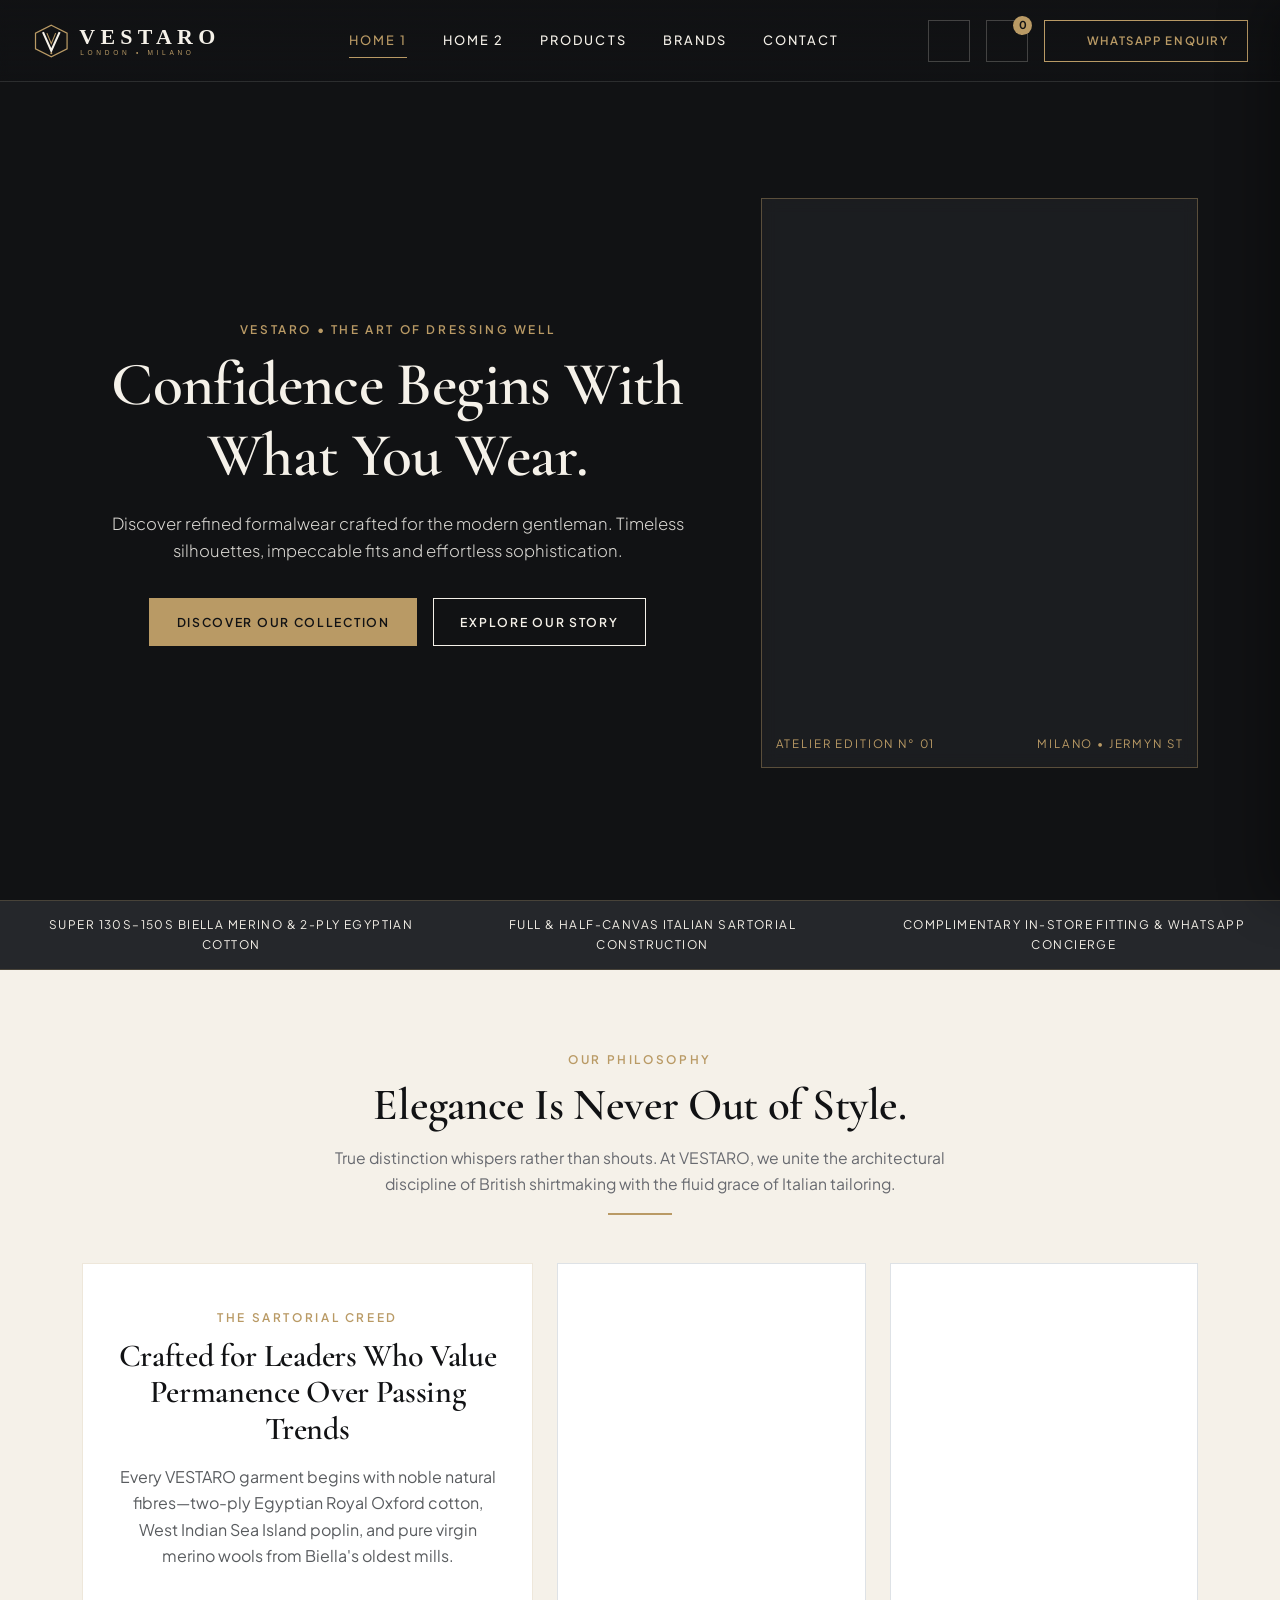
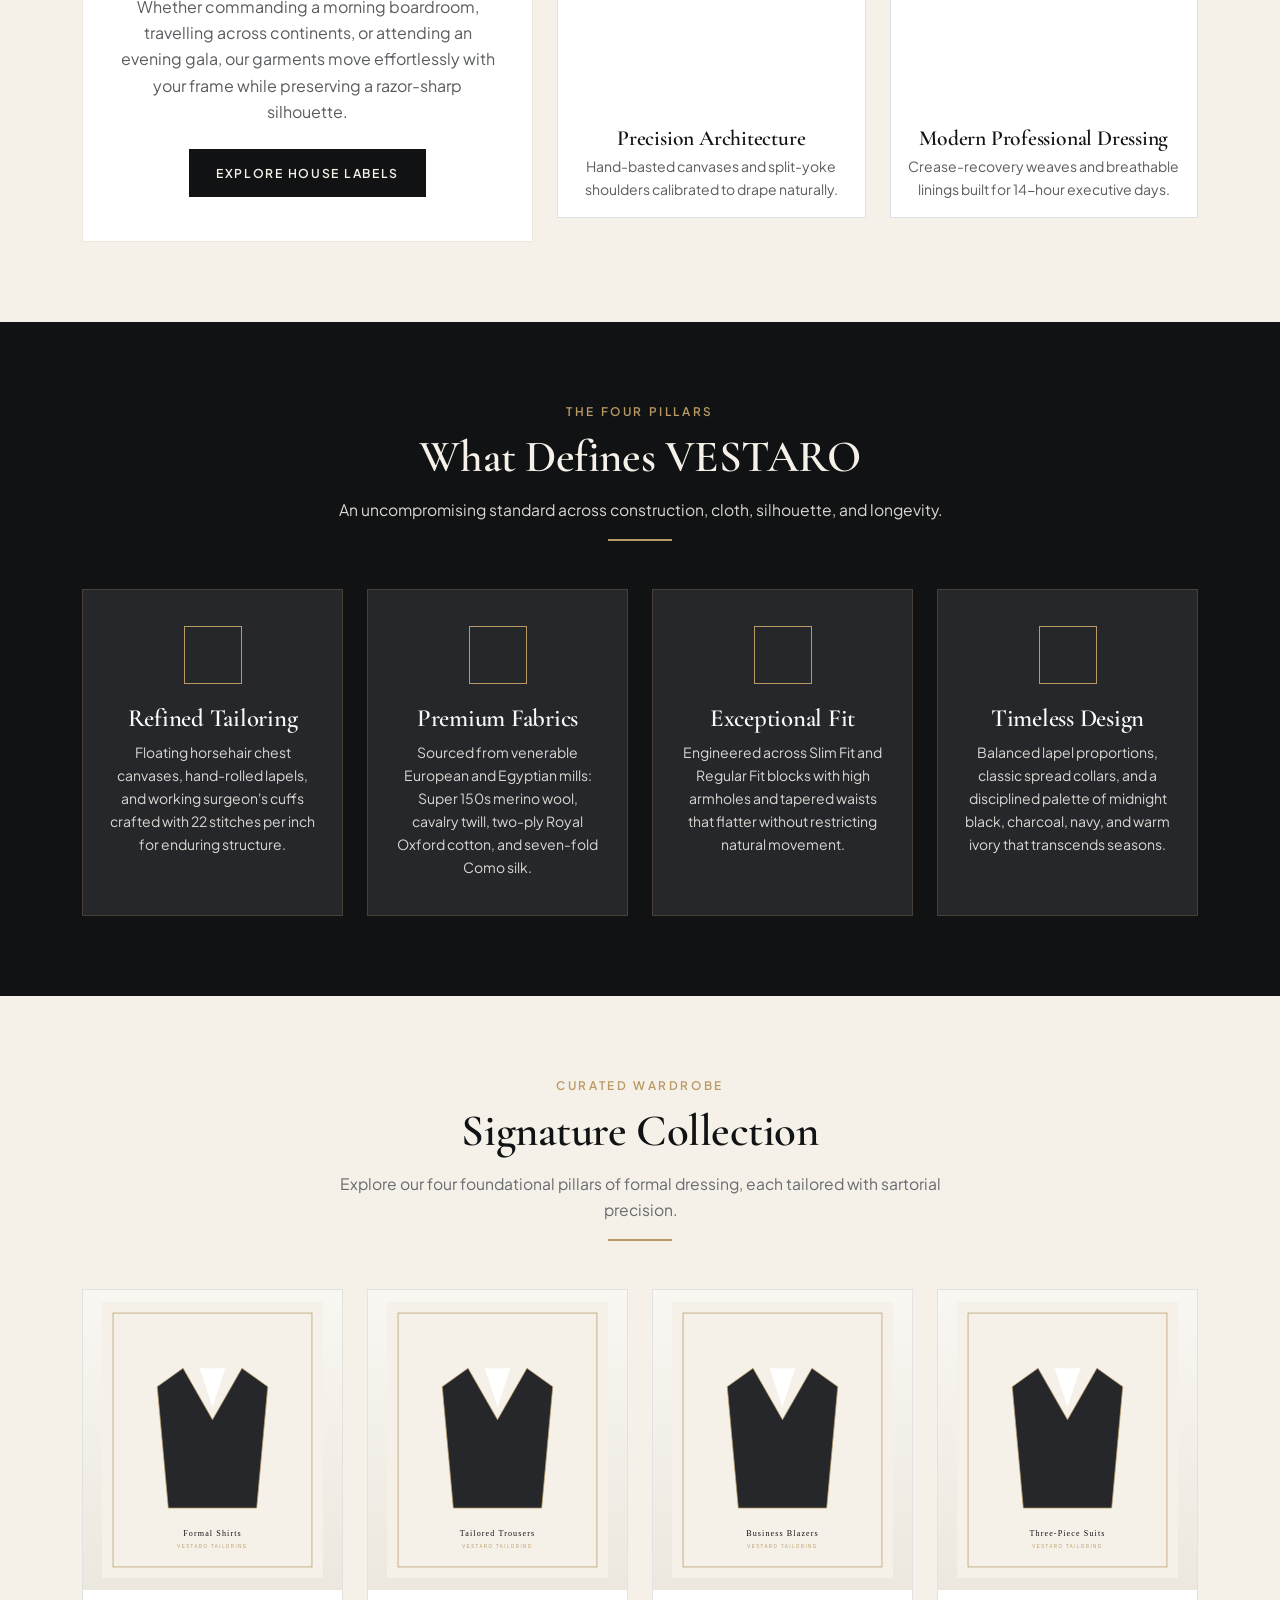
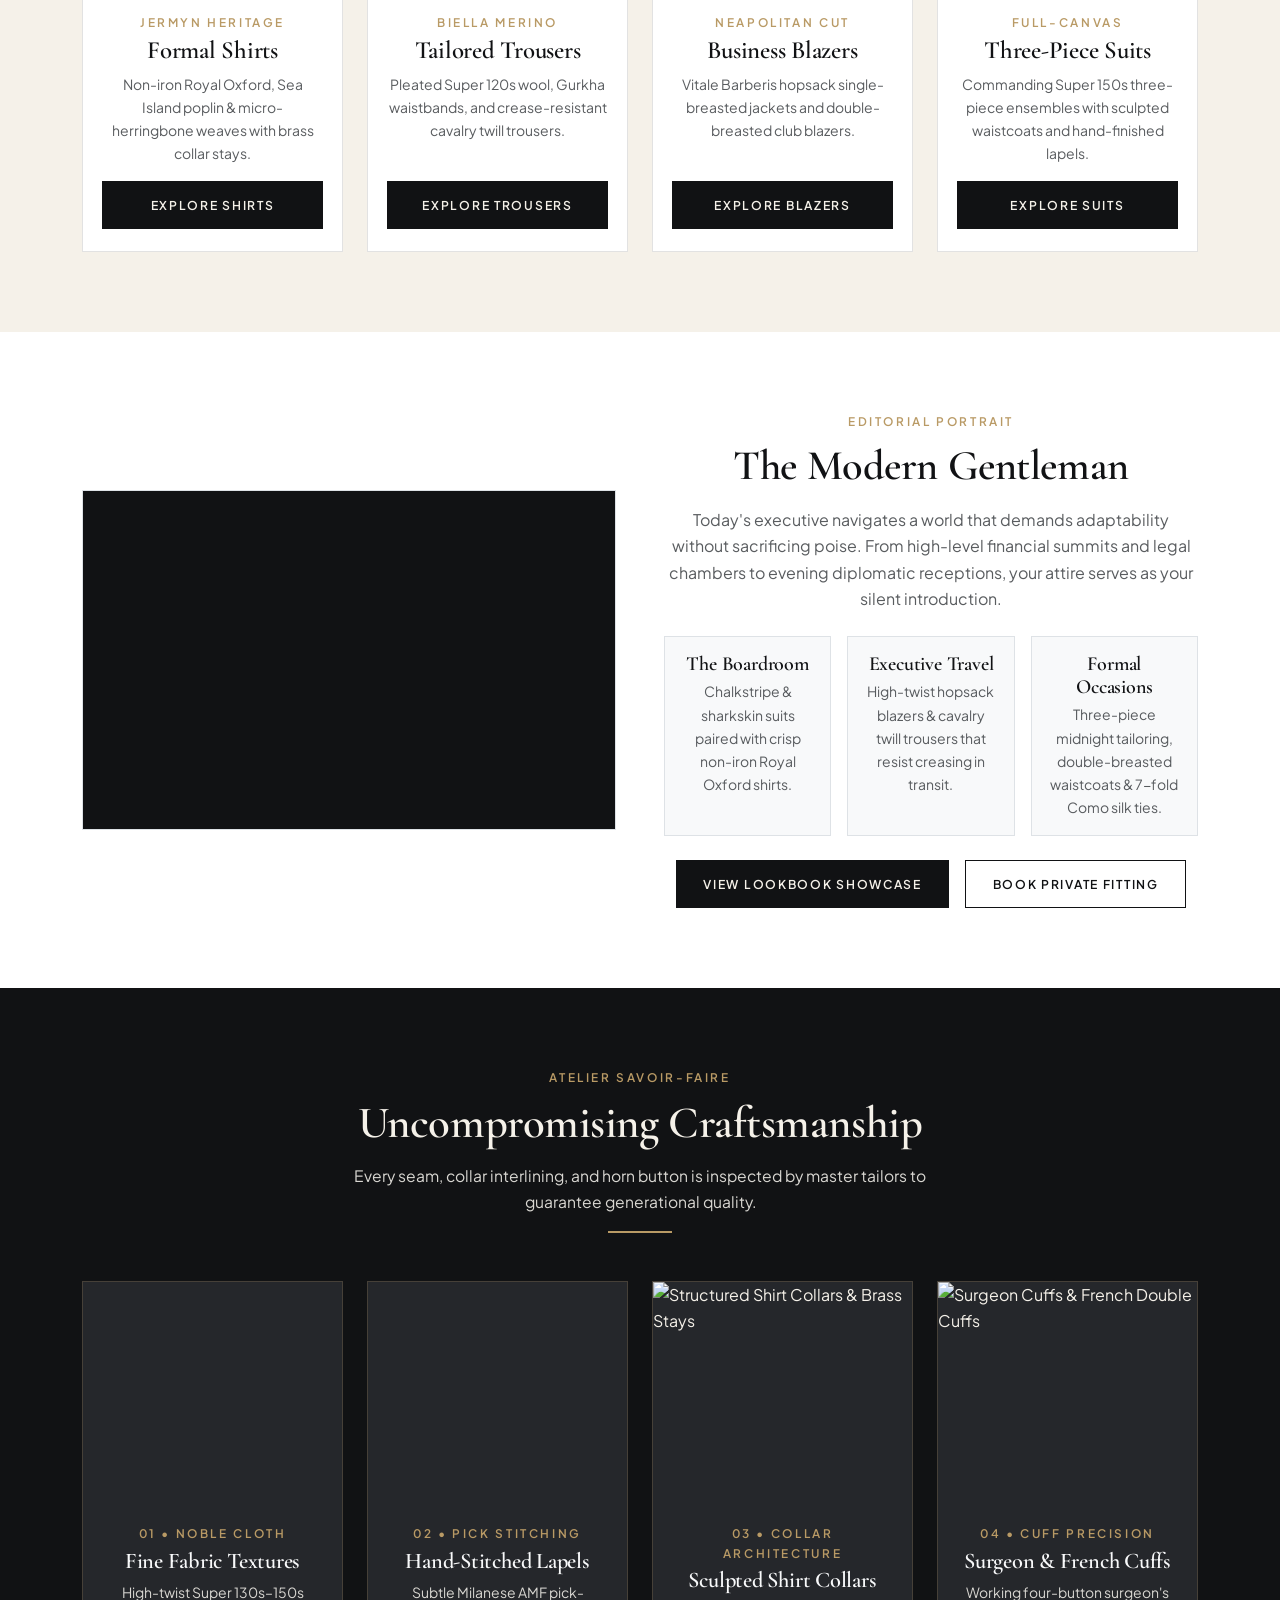
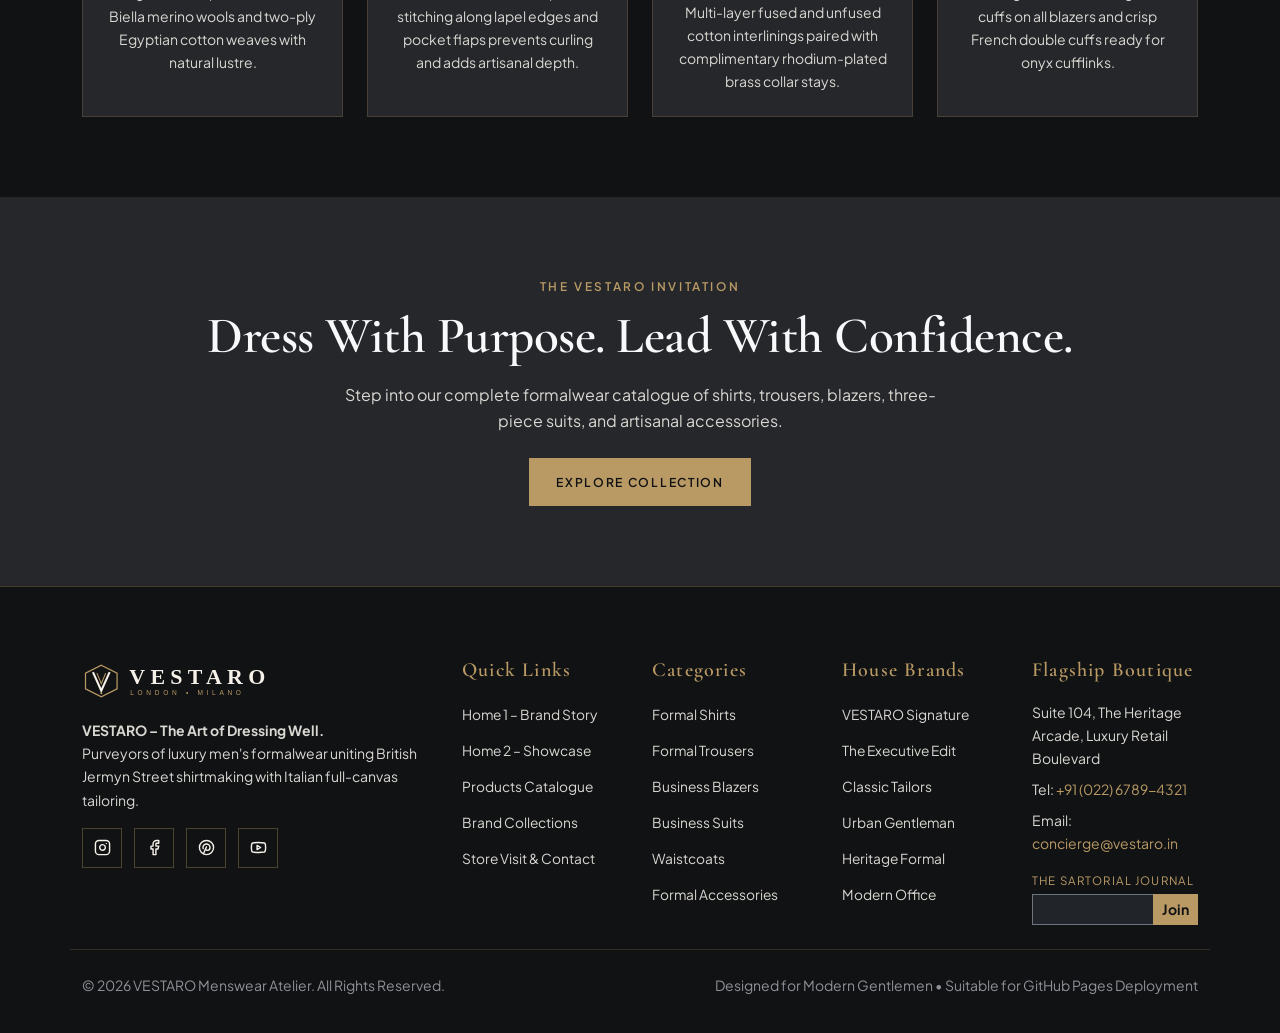
==== index.html @ 96ead536 "Deploy VESTARO Men's Formal Wear Store website" ====
<!DOCTYPE html>
<html lang="en">
<head>
  <meta charset="UTF-8" />
  <meta name="viewport" content="width=device-width, initial-scale=1.0" />
  <title>VESTARO | The Art of Dressing Well – Premium Men's Formalwear</title>
  <meta name="description" content="VESTARO – Modern Gentleman × Italian Tailoring. Discover refined formal shirts, tailored trousers, business blazers, and three-piece suits crafted for the modern gentleman." />
  <link rel="icon" type="image/svg+xml" href="assets/img/favicon.svg" />

  <!-- Bootstrap 5 CSS -->
  <link href="https://cdn.jsdelivr.net/npm/bootstrap@5.3.3/dist/css/bootstrap.min.css" rel="stylesheet" />
  <!-- Swiper CSS -->
  <link href="https://cdn.jsdelivr.net/npm/swiper@11/swiper-bundle.min.css" rel="stylesheet" />
  <!-- AOS CSS -->
  <link href="https://cdn.jsdelivr.net/npm/aos@2.3.4/dist/aos.css" rel="stylesheet" />
  <!-- Custom VESTARO Stylesheet -->
  <link rel="stylesheet" href="assets/css/style.css" />
</head>
<body>

  <!-- ========================================================================
       STICKY HEADER & NAVIGATION
       ======================================================================== -->
  <header class="site-header header-transparent" id="siteHeader">
    <div class="header-inner">
      <!-- Left: VESTARO Logo -->
      <a href="index.html" class="brand-logo" aria-label="VESTARO Home 1">
        <img src="assets/img/logo.svg" alt="VESTARO – The Art of Dressing Well" />
      </a>

      <!-- Center: Desktop Navigation (Hidden at <=1024px) -->
      <nav aria-label="Primary Navigation">
        <ul class="desktop-nav">
          <li><a href="index.html" class="nav-link-vestaro active">Home 1</a></li>
          <li><a href="home-2.html" class="nav-link-vestaro">Home 2</a></li>
          <li><a href="products.html" class="nav-link-vestaro">Products</a></li>
          <li><a href="brands.html" class="nav-link-vestaro">Brands</a></li>
          <li><a href="contact.html" class="nav-link-vestaro">Contact</a></li>
        </ul>
      </nav>

      <!-- Right: Desktop Actions (Hidden at <=1024px) -->
      <div class="desktop-actions">
        <button type="button" class="header-icon-btn js-open-search" aria-label="Search Products" title="Search Catalogue">
          <i data-lucide="search" style="width:18px;height:18px;"></i>
        </button>
        <button type="button" class="header-icon-btn js-open-bag" aria-label="Open Shopping Bag" title="Shopping Bag">
          <i data-lucide="shopping-bag" style="width:18px;height:18px;"></i>
          <span class="bag-count-badge js-bag-count">0</span>
        </button>
        <a href="https://wa.me/919820000000?text=Hello%20VESTARO%20Concierge%2C%20I%20would%20like%20to%20enquire%20about%20your%20formalwear%20collection."
           target="_blank" rel="noopener" class="header-whatsapp-cta">
          <i data-lucide="message-circle" style="width:15px;height:15px;"></i>
          <span>WhatsApp Enquiry</span>
        </a>
      </div>

      <!-- Right Corner at <=1024px: Hamburger Button -->
      <button type="button" class="hamburger-btn" id="openMobileMenuBtn" aria-label="Open Navigation Menu" aria-expanded="false">
        <i data-lucide="menu" style="width:24px;height:24px;"></i>
      </button>
    </div>
  </header>

  <!-- Off-Canvas Hamburger Menu Drawer (For 360px, 768px, 1024px) -->
  <div class="mobile-nav-backdrop" id="mobileNavBackdrop"></div>
  <aside class="mobile-nav-drawer" id="mobileNavDrawer" aria-label="Mobile Navigation">
    <div class="mobile-drawer-header">
      <a href="index.html" class="brand-logo">
        <img src="assets/img/logo.svg" alt="VESTARO" />
      </a>
      <button type="button" class="header-icon-btn" id="closeMobileMenuBtn" aria-label="Close Navigation Menu">
        <i data-lucide="x" style="width:20px;height:20px;"></i>
      </button>
    </div>
    <div class="mobile-drawer-body">
      <ul class="mobile-nav-list">
        <li><a href="index.html" class="active">Home 1 – Brand Story</a></li>
        <li><a href="home-2.html">Home 2 – Fashion Showcase</a></li>
        <li><a href="products.html">Products Catalogue</a></li>
        <li><a href="brands.html">Brand Collections</a></li>
        <li><a href="contact.html">Contact &amp; Store Visit</a></li>
      </ul>
      <div class="mobile-drawer-utilities">
        <button type="button" class="btn-vestaro btn-vestaro-outline-light js-open-search">
          <i data-lucide="search" style="width:16px;height:16px;"></i> Search Products
        </button>
        <button type="button" class="btn-vestaro btn-vestaro-gold js-open-bag">
          <i data-lucide="shopping-bag" style="width:16px;height:16px;"></i> Shopping Bag (<span class="js-bag-count">0</span>)
        </button>
        <a href="https://wa.me/919820000000?text=Hello%20VESTARO%20Concierge%2C%20I%20would%20like%20to%20enquire%20about%20your%20formalwear%20collection."
           target="_blank" rel="noopener" class="btn-vestaro btn-vestaro-whatsapp">
          <i data-lucide="message-circle" style="width:16px;height:16px;"></i> WhatsApp Enquiry
        </a>
      </div>
    </div>
  </aside>

  <!-- ========================================================================
       1. HERO SECTION (Asymmetrical Monochrome Editorial + Film)
       ======================================================================== -->
  <section class="hero-section">
    <video class="hero-bg-media hero-bg-monochrome" autoplay muted loop playsinline poster="https://images.unsplash.com/photo-1507679799987-c73779587ccf?auto=format&fit=crop&w=1800&q=85">
      <source src="videos/5631763-uhd_3840_2160_24fps.mp4" type="video/mp4" />
    </video>
    <div class="hero-overlay"></div>

    <div class="container hero-content-wrap">
      <div class="row g-5 align-items-center">
        <!-- Left Asymmetrical Typography Column -->
        <div class="col-lg-7">
          <span class="eyebrow-tag gsap-hero-reveal">VESTARO • THE ART OF DRESSING WELL</span>
          <h1 class="hero-title gsap-hero-reveal">Confidence Begins With What You Wear.</h1>
          <p class="hero-subtitle gsap-hero-reveal">
            Discover refined formalwear crafted for the modern gentleman. Timeless silhouettes, impeccable fits and effortless sophistication.
          </p>
          <div class="btn-group-centered gsap-hero-reveal">
            <a href="products.html" class="btn-vestaro btn-vestaro-gold">
              Discover Our Collection
            </a>
            <a href="#our-philosophy" class="btn-vestaro btn-vestaro-outline-light">
              Explore Our Story
            </a>
          </div>
        </div>

        <!-- Right Asymmetrical Editorial Monochrome Portrait Frame -->
        <div class="col-lg-5">
          <div class="editorial-asym-frame gsap-hero-reveal">
            <video autoplay muted loop playsinline poster="https://images.unsplash.com/photo-1594938298603-c8148c4dae35?auto=format&fit=crop&w=900&q=85">
              <source src="videos/10319603-uhd_2160_3840_25fps.mp4" type="video/mp4" />
            </video>
            <div class="editorial-caption-badge">
              <span>ATELIER EDITION N° 01</span>
              <span>MILANO • JERMYN ST</span>
            </div>
          </div>
        </div>
      </div>
    </div>
  </section>

  <!-- Sartorial Promise Bar (Charles Tyrwhitt & Suitsupply Inspired) -->
  <div class="sartorial-promise-bar">
    <div class="sartorial-promise-grid">
      <div class="sartorial-promise-item">
        <i data-lucide="award" style="width:17px;height:17px;"></i>
        <span>Super 130s–150s Biella Merino &amp; 2-Ply Egyptian Cotton</span>
      </div>
      <div class="sartorial-promise-item">
        <i data-lucide="scissors" style="width:17px;height:17px;"></i>
        <span>Full &amp; Half-Canvas Italian Sartorial Construction</span>
      </div>
      <div class="sartorial-promise-item">
        <i data-lucide="shield-check" style="width:17px;height:17px;"></i>
        <span>Complimentary In-Store Fitting &amp; WhatsApp Concierge</span>
      </div>
    </div>
  </div>

  <!-- ========================================================================
       2. OUR PHILOSOPHY SECTION
       ======================================================================== -->
  <section id="our-philosophy" class="section-padding section-ivory">
    <div class="container">
      <div class="section-header" data-aos="fade-up">
        <span class="eyebrow-tag">OUR PHILOSOPHY</span>
        <h2>Elegance Is Never Out of Style.</h2>
        <p>
          True distinction whispers rather than shouts. At VESTARO, we unite the architectural discipline of British shirtmaking with the fluid grace of Italian tailoring.
        </p>
        <div class="gold-divider"></div>
      </div>

      <div class="row g-4 align-items-stretch">
        <div class="col-lg-5" data-aos="fade-right">
          <div class="philosophy-quote-box">
            <span class="eyebrow-tag">THE SARTORIAL CREED</span>
            <h3 class="serif-heading mb-3" style="font-size:2rem;">Crafted for Leaders Who Value Permanence Over Passing Trends</h3>
            <p class="text-muted mb-4">
              Every VESTARO garment begins with noble natural fibres—two-ply Egyptian Royal Oxford cotton, West Indian Sea Island poplin, and pure virgin merino wools from Biella's oldest mills.
            </p>
            <p class="text-muted mb-4">
              Whether commanding a morning boardroom, travelling across continents, or attending an evening gala, our garments move effortlessly with your frame while preserving a razor-sharp silhouette.
            </p>
            <a href="brands.html" class="btn-vestaro btn-vestaro-dark">Explore House Labels</a>
          </div>
        </div>

        <div class="col-lg-7" data-aos="fade-left">
          <div class="row g-4 h-100">
            <div class="col-md-6">
              <div class="bg-white border p-3 h-100 d-flex flex-column justify-content-between">
                <div style="aspect-ratio:4/5;overflow:hidden;margin-bottom:1rem;">
                  <video autoplay muted loop playsinline style="width:100%;height:100%;object-fit:cover;" poster="https://images.unsplash.com/photo-1617137984095-74e4e5e3613f?auto=format&fit=crop&w=800&q=85">
                    <source src="videos/10320260-uhd_2160_3840_25fps.mp4" type="video/mp4" />
                  </video>
                </div>
                <div class="text-center">
                  <h4 class="serif-heading mb-1" style="font-size:1.35rem;">Precision Architecture</h4>
                  <p class="small text-muted mb-0">Hand-basted canvases and split-yoke shoulders calibrated to drape naturally.</p>
                </div>
              </div>
            </div>
            <div class="col-md-6">
              <div class="bg-white border p-3 h-100 d-flex flex-column justify-content-between">
                <div style="aspect-ratio:4/5;overflow:hidden;margin-bottom:1rem;">
                  <video autoplay muted loop playsinline style="width:100%;height:100%;object-fit:cover;" poster="https://images.unsplash.com/photo-1593032465175-481ac7f401a0?auto=format&fit=crop&w=800&q=85">
                    <source src="videos/4651577-uhd_2160_4096_30fps.mp4" type="video/mp4" />
                  </video>
                </div>
                <div class="text-center">
                  <h4 class="serif-heading mb-1" style="font-size:1.35rem;">Modern Professional Dressing</h4>
                  <p class="small text-muted mb-0">Crease-recovery weaves and breathable linings built for 14-hour executive days.</p>
                </div>
              </div>
            </div>
          </div>
        </div>
      </div>
    </div>
  </section>

  <!-- ========================================================================
       3. WHAT DEFINES VESTARO (4 Unique Pillars)
       ======================================================================== -->
  <section class="section-padding section-dark">
    <div class="container">
      <div class="section-header" data-aos="fade-up">
        <span class="eyebrow-tag">THE FOUR PILLARS</span>
        <h2>What Defines VESTARO</h2>
        <p>
          An uncompromising standard across construction, cloth, silhouette, and longevity.
        </p>
        <div class="gold-divider"></div>
      </div>

      <div class="row g-4">
        <div class="col-md-6 col-xl-3" data-aos="fade-up" data-aos-delay="50">
          <div class="pillar-card">
            <div class="pillar-icon-wrap">
              <i data-lucide="scissors" style="width:26px;height:26px;"></i>
            </div>
            <h3 class="serif-heading text-light mb-2" style="font-size:1.55rem;">Refined Tailoring</h3>
            <p class="small mb-0" style="color:#D9D7D2;">
              Floating horsehair chest canvases, hand-rolled lapels, and working surgeon's cuffs crafted with 22 stitches per inch for enduring structure.
            </p>
          </div>
        </div>

        <div class="col-md-6 col-xl-3" data-aos="fade-up" data-aos-delay="100">
          <div class="pillar-card">
            <div class="pillar-icon-wrap">
              <i data-lucide="layers" style="width:26px;height:26px;"></i>
            </div>
            <h3 class="serif-heading text-light mb-2" style="font-size:1.55rem;">Premium Fabrics</h3>
            <p class="small mb-0" style="color:#D9D7D2;">
              Sourced from venerable European and Egyptian mills: Super 150s merino wool, cavalry twill, two-ply Royal Oxford cotton, and seven-fold Como silk.
            </p>
          </div>
        </div>

        <div class="col-md-6 col-xl-3" data-aos="fade-up" data-aos-delay="150">
          <div class="pillar-card">
            <div class="pillar-icon-wrap">
              <i data-lucide="ruler" style="width:26px;height:26px;"></i>
            </div>
            <h3 class="serif-heading text-light mb-2" style="font-size:1.55rem;">Exceptional Fit</h3>
            <p class="small mb-0" style="color:#D9D7D2;">
              Engineered across Slim Fit and Regular Fit blocks with high armholes and tapered waists that flatter without restricting natural movement.
            </p>
          </div>
        </div>

        <div class="col-md-6 col-xl-3" data-aos="fade-up" data-aos-delay="200">
          <div class="pillar-card">
            <div class="pillar-icon-wrap">
              <i data-lucide="compass" style="width:26px;height:26px;"></i>
            </div>
            <h3 class="serif-heading text-light mb-2" style="font-size:1.55rem;">Timeless Design</h3>
            <p class="small mb-0" style="color:#D9D7D2;">
              Balanced lapel proportions, classic spread collars, and a disciplined palette of midnight black, charcoal, navy, and warm ivory that transcends seasons.
            </p>
          </div>
        </div>
      </div>
    </div>
  </section>

  <!-- ========================================================================
       4. SIGNATURE COLLECTION (4 Featured Categories)
       ======================================================================== -->
  <section class="section-padding section-ivory">
    <div class="container">
      <div class="section-header" data-aos="fade-up">
        <span class="eyebrow-tag">CURATED WARDROBE</span>
        <h2>Signature Collection</h2>
        <p>
          Explore our four foundational pillars of formal dressing, each tailored with sartorial precision.
        </p>
        <div class="gold-divider"></div>
      </div>

      <div class="row g-4">
        <!-- Category 1: Formal Shirts -->
        <div class="col-sm-6 col-lg-3" data-aos="fade-up" data-aos-delay="50">
          <article class="signature-cat-card">
            <div class="signature-cat-media">
              <img src="https://images.unsplash.com/photo-1602810318383-e386cc2a3ccf?auto=format&fit=crop&w=800&h=1000&q=85"
                   alt="Formal Shirts"
                   loading="lazy"
                   onerror="this.onerror=null;this.src=window.getVestaroFallbackImg('Formal Shirts');" />
            </div>
            <div class="signature-cat-body">
              <span class="eyebrow-tag mb-1">JERMYN HERITAGE</span>
              <h3 class="serif-heading mb-2" style="font-size:1.55rem;">Formal Shirts</h3>
              <p class="small text-muted mb-3">Non-iron Royal Oxford, Sea Island poplin &amp; micro-herringbone weaves with brass collar stays.</p>
              <a href="products.html?category=Formal+Shirts" class="btn-vestaro btn-vestaro-dark mt-auto w-100">Explore Shirts</a>
            </div>
          </article>
        </div>

        <!-- Category 2: Tailored Trousers -->
        <div class="col-sm-6 col-lg-3" data-aos="fade-up" data-aos-delay="100">
          <article class="signature-cat-card">
            <div class="signature-cat-media">
              <img src="https://images.unsplash.com/photo-1617137968427-85924c800a22?auto=format&fit=crop&w=800&h=1000&q=85"
                   alt="Tailored Trousers"
                   loading="lazy"
                   onerror="this.onerror=null;this.src=window.getVestaroFallbackImg('Tailored Trousers');" />
            </div>
            <div class="signature-cat-body">
              <span class="eyebrow-tag mb-1">BIELLA MERINO</span>
              <h3 class="serif-heading mb-2" style="font-size:1.55rem;">Tailored Trousers</h3>
              <p class="small text-muted mb-3">Pleated Super 120s wool, Gurkha waistbands, and crease-resistant cavalry twill trousers.</p>
              <a href="products.html?category=Formal+Trousers" class="btn-vestaro btn-vestaro-dark mt-auto w-100">Explore Trousers</a>
            </div>
          </article>
        </div>

        <!-- Category 3: Business Blazers -->
        <div class="col-sm-6 col-lg-3" data-aos="fade-up" data-aos-delay="150">
          <article class="signature-cat-card">
            <div class="signature-cat-media">
              <img src="https://images.unsplash.com/photo-1617137984095-74e4e5e3613f?auto=format&fit=crop&w=800&h=1000&q=85"
                   alt="Business Blazers"
                   loading="lazy"
                   onerror="this.onerror=null;this.src=window.getVestaroFallbackImg('Business Blazers');" />
            </div>
            <div class="signature-cat-body">
              <span class="eyebrow-tag mb-1">NEAPOLITAN CUT</span>
              <h3 class="serif-heading mb-2" style="font-size:1.55rem;">Business Blazers</h3>
              <p class="small text-muted mb-3">Vitale Barberis hopsack single-breasted jackets and double-breasted club blazers.</p>
              <a href="products.html?category=Blazers" class="btn-vestaro btn-vestaro-dark mt-auto w-100">Explore Blazers</a>
            </div>
          </article>
        </div>

        <!-- Category 4: Three-Piece Suits -->
        <div class="col-sm-6 col-lg-3" data-aos="fade-up" data-aos-delay="200">
          <article class="signature-cat-card">
            <div class="signature-cat-media">
              <img src="https://images.unsplash.com/photo-1594938298603-c8148c4dae35?auto=format&fit=crop&w=800&h=1000&q=85"
                   alt="Three-Piece Suits"
                   loading="lazy"
                   onerror="this.onerror=null;this.src=window.getVestaroFallbackImg('Three-Piece Suits');" />
            </div>
            <div class="signature-cat-body">
              <span class="eyebrow-tag mb-1">FULL-CANVAS</span>
              <h3 class="serif-heading mb-2" style="font-size:1.55rem;">Three-Piece Suits</h3>
              <p class="small text-muted mb-3">Commanding Super 150s three-piece ensembles with sculpted waistcoats and hand-finished lapels.</p>
              <a href="products.html?category=Business+Suits" class="btn-vestaro btn-vestaro-dark mt-auto w-100">Explore Suits</a>
            </div>
          </article>
        </div>
      </div>
    </div>
  </section>

  <!-- ========================================================================
       5. THE MODERN GENTLEMAN (Editorial Feature Section)
       ======================================================================== -->
  <section class="section-padding section-white">
    <div class="container">
      <div class="row g-5 align-items-center">
        <div class="col-lg-6" data-aos="fade-right">
          <div class="position-relative border p-2" style="background:#111214;">
            <video autoplay muted loop playsinline style="width:100%;aspect-ratio:16/10;object-fit:cover;" poster="https://images.unsplash.com/photo-1507679799987-c73779587ccf?auto=format&fit=crop&w=1200&q=85">
              <source src="videos/6099468-uhd_4096_2160_30fps.mp4" type="video/mp4" />
            </video>
          </div>
        </div>
        <div class="col-lg-6 text-center" data-aos="fade-left">
          <span class="eyebrow-tag">EDITORIAL PORTRAIT</span>
          <h2 class="serif-heading mb-3" style="font-size:clamp(2rem,3.3vw,3rem);">The Modern Gentleman</h2>
          <p class="text-muted mb-4">
            Today's executive navigates a world that demands adaptability without sacrificing poise. From high-level financial summits and legal chambers to evening diplomatic receptions, your attire serves as your silent introduction.
          </p>
          <div class="row g-3 mb-4">
            <div class="col-sm-4">
              <div class="p-3 border bg-light h-100">
                <h4 class="serif-heading mb-1" style="font-size:1.25rem;">The Boardroom</h4>
                <p class="small text-muted mb-0">Chalkstripe &amp; sharkskin suits paired with crisp non-iron Royal Oxford shirts.</p>
              </div>
            </div>
            <div class="col-sm-4">
              <div class="p-3 border bg-light h-100">
                <h4 class="serif-heading mb-1" style="font-size:1.25rem;">Executive Travel</h4>
                <p class="small text-muted mb-0">High-twist hopsack blazers &amp; cavalry twill trousers that resist creasing in transit.</p>
              </div>
            </div>
            <div class="col-sm-4">
              <div class="p-3 border bg-light h-100">
                <h4 class="serif-heading mb-1" style="font-size:1.25rem;">Formal Occasions</h4>
                <p class="small text-muted mb-0">Three-piece midnight tailoring, double-breasted waistcoats &amp; 7-fold Como silk ties.</p>
              </div>
            </div>
          </div>
          <div class="btn-group-centered">
            <a href="home-2.html" class="btn-vestaro btn-vestaro-dark">View Lookbook Showcase</a>
            <a href="contact.html" class="btn-vestaro btn-vestaro-outline-dark">Book Private Fitting</a>
          </div>
        </div>
      </div>
    </div>
  </section>

  <!-- ========================================================================
       6. CRAFTSMANSHIP SECTION (Textures, Stitching, Collars, Cuffs)
       ======================================================================== -->
  <section class="section-padding section-dark">
    <div class="container">
      <div class="section-header" data-aos="fade-up">
        <span class="eyebrow-tag">ATELIER SAVOIR-FAIRE</span>
        <h2>Uncompromising Craftsmanship</h2>
        <p>
          Every seam, collar interlining, and horn button is inspected by master tailors to guarantee generational quality.
        </p>
        <div class="gold-divider"></div>
      </div>

      <div class="row g-4">
        <div class="col-md-6 col-lg-3" data-aos="fade-up" data-aos-delay="50">
          <div class="craft-detail-card">
            <div class="craft-detail-media">
              <video autoplay muted loop playsinline poster="https://images.unsplash.com/photo-1602810318383-e386cc2a3ccf?auto=format&fit=crop&w=800&q=85">
                <source src="videos/4651610-uhd_2160_4096_30fps.mp4" type="video/mp4" />
              </video>
            </div>
            <div class="craft-detail-body">
              <span class="eyebrow-tag mb-1">01 • NOBLE CLOTH</span>
              <h3 class="serif-heading text-light mb-2" style="font-size:1.4rem;">Fine Fabric Textures</h3>
              <p class="small mb-0" style="color:#D9D7D2;">
                High-twist Super 130s–150s Biella merino wools and two-ply Egyptian cotton weaves with natural lustre.
              </p>
            </div>
          </div>
        </div>

        <div class="col-md-6 col-lg-3" data-aos="fade-up" data-aos-delay="100">
          <div class="craft-detail-card">
            <div class="craft-detail-media">
              <video autoplay muted loop playsinline poster="https://images.unsplash.com/photo-1594938298603-c8148c4dae35?auto=format&fit=crop&w=800&q=85">
                <source src="videos/8939335-hd_1920_1080_25fps.mp4" type="video/mp4" />
              </video>
            </div>
            <div class="craft-detail-body">
              <span class="eyebrow-tag mb-1">02 • PICK STITCHING</span>
              <h3 class="serif-heading text-light mb-2" style="font-size:1.4rem;">Hand-Stitched Lapels</h3>
              <p class="small mb-0" style="color:#D9D7D2;">
                Subtle Milanese AMF pick-stitching along lapel edges and pocket flaps prevents curling and adds artisanal depth.
              </p>
            </div>
          </div>
        </div>

        <div class="col-md-6 col-lg-3" data-aos="fade-up" data-aos-delay="150">
          <div class="craft-detail-card">
            <div class="craft-detail-media">
              <img src="https://images.unsplash.com/photo-1620012253295-c15cc3e65df4?auto=format&fit=crop&w=800&q=85"
                   alt="Structured Shirt Collars & Brass Stays"
                   loading="lazy" />
            </div>
            <div class="craft-detail-body">
              <span class="eyebrow-tag mb-1">03 • COLLAR ARCHITECTURE</span>
              <h3 class="serif-heading text-light mb-2" style="font-size:1.4rem;">Sculpted Shirt Collars</h3>
              <p class="small mb-0" style="color:#D9D7D2;">
                Multi-layer fused and unfused cotton interlinings paired with complimentary rhodium-plated brass collar stays.
              </p>
            </div>
          </div>
        </div>

        <div class="col-md-6 col-lg-3" data-aos="fade-up" data-aos-delay="200">
          <div class="craft-detail-card">
            <div class="craft-detail-media">
              <img src="https://images.unsplash.com/photo-1614164185128-e4ec99c436d7?auto=format&fit=crop&w=800&q=85"
                   alt="Surgeon Cuffs & French Double Cuffs"
                   loading="lazy" />
            </div>
            <div class="craft-detail-body">
              <span class="eyebrow-tag mb-1">04 • CUFF PRECISION</span>
              <h3 class="serif-heading text-light mb-2" style="font-size:1.4rem;">Surgeon &amp; French Cuffs</h3>
              <p class="small mb-0" style="color:#D9D7D2;">
                Working four-button surgeon's cuffs on all blazers and crisp French double cuffs ready for onyx cufflinks.
              </p>
            </div>
          </div>
        </div>
      </div>
    </div>
  </section>

  <!-- ========================================================================
       7. FINAL CALL TO ACTION
       ======================================================================== -->
  <section class="section-padding section-charcoal position-relative overflow-hidden">
    <div class="container text-center position-relative" style="z-index:2;" data-aos="zoom-in">
      <span class="eyebrow-tag">THE VESTARO INVITATION</span>
      <h2 class="serif-heading text-light mb-3" style="font-size:clamp(2.2rem,4vw,3.6rem);">
        Dress With Purpose. Lead With Confidence.
      </h2>
      <p class="mx-auto mb-4" style="max-width:620px;color:#D9D7D2;">
        Step into our complete formalwear catalogue of shirts, trousers, blazers, three-piece suits, and artisanal accessories.
      </p>
      <div class="btn-group-centered">
        <a href="products.html" class="btn-vestaro btn-vestaro-gold">Explore Collection</a>
      </div>
    </div>
  </section>

  <!-- ========================================================================
       8. PREMIUM DARK FOOTER (Section 13)
       ======================================================================== -->
  <footer class="site-footer">
    <div class="container">
      <div class="row g-4 pb-4 border-bottom" style="border-color:rgba(185,154,101,0.2) !important;">
        <!-- Col 1: Brand Identity -->
        <div class="col-lg-4">
          <a href="index.html" class="brand-logo mb-3">
            <img src="assets/img/logo.svg" alt="VESTARO" />
          </a>
          <p class="small mb-3" style="color:#D9D7D2;max-width:340px;">
            <strong>VESTARO – The Art of Dressing Well.</strong><br />
            Purveyors of luxury men's formalwear uniting British Jermyn Street shirtmaking with Italian full-canvas tailoring.
          </p>
          <div class="social-icons-row">
            <a href="https://instagram.com" target="_blank" rel="noopener" class="social-icon-link" aria-label="Instagram" title="Instagram">
              <svg xmlns="http://www.w3.org/2000/svg" width="17" height="17" viewBox="0 0 24 24" fill="none" stroke="currentColor" stroke-width="2" stroke-linecap="round" stroke-linejoin="round"><rect width="20" height="20" x="2" y="2" rx="5" ry="5"/><path d="M16 11.37A4 4 0 1 1 12.63 8 4 4 0 0 1 16 11.37z"/><line x1="17.5" x2="17.51" y1="6.5" y2="6.5"/></svg>
            </a>
            <a href="https://facebook.com" target="_blank" rel="noopener" class="social-icon-link" aria-label="Facebook" title="Facebook">
              <svg xmlns="http://www.w3.org/2000/svg" width="17" height="17" viewBox="0 0 24 24" fill="none" stroke="currentColor" stroke-width="2" stroke-linecap="round" stroke-linejoin="round"><path d="M18 2h-3a5 5 0 0 0-5 5v3H7v4h3v8h4v-8h3l1-4h-4V7a1 1 0 0 1 1-1h3z"/></svg>
            </a>
            <a href="https://pinterest.com" target="_blank" rel="noopener" class="social-icon-link" aria-label="Pinterest" title="Pinterest">
              <svg xmlns="http://www.w3.org/2000/svg" width="17" height="17" viewBox="0 0 24 24" fill="none" stroke="currentColor" stroke-width="2" stroke-linecap="round" stroke-linejoin="round"><circle cx="12" cy="12" r="10"/><path d="M8 20l4-9"/><path d="M10.7 14c.437 1.263 1.43 2 2.55 2c2.071 0 3.75-1.554 3.75-4a5 5 0 1 0-9.7 1.7"/></svg>
            </a>
            <a href="https://youtube.com" target="_blank" rel="noopener" class="social-icon-link" aria-label="YouTube" title="YouTube">
              <svg xmlns="http://www.w3.org/2000/svg" width="17" height="17" viewBox="0 0 24 24" fill="none" stroke="currentColor" stroke-width="2" stroke-linecap="round" stroke-linejoin="round"><path d="M2.5 17a24.12 24.12 0 0 1 0-10 2 2 0 0 1 1.4-1.4 49.56 49.56 0 0 1 16.2 0A2 2 0 0 1 21.5 7a24.12 24.12 0 0 1 0 10 2 2 0 0 1-1.4 1.4 49.55 49.55 0 0 1-16.2 0A2 2 0 0 1 2.5 17"/><polygon points="10 15 15 12 10 9 10 15"/></svg>
            </a>
          </div>
        </div>

        <!-- Col 2: Quick Links -->
        <div class="col-6 col-md-3 col-lg-2">
          <h4 class="footer-heading">Quick Links</h4>
          <ul class="footer-links">
            <li><a href="index.html">Home 1 – Brand Story</a></li>
            <li><a href="home-2.html">Home 2 – Showcase</a></li>
            <li><a href="products.html">Products Catalogue</a></li>
            <li><a href="brands.html">Brand Collections</a></li>
            <li><a href="contact.html">Store Visit &amp; Contact</a></li>
          </ul>
        </div>

        <!-- Col 3: Product Categories -->
        <div class="col-6 col-md-3 col-lg-2">
          <h4 class="footer-heading">Categories</h4>
          <ul class="footer-links">
            <li><a href="products.html?category=Formal+Shirts">Formal Shirts</a></li>
            <li><a href="products.html?category=Formal+Trousers">Formal Trousers</a></li>
            <li><a href="products.html?category=Blazers">Business Blazers</a></li>
            <li><a href="products.html?category=Business+Suits">Business Suits</a></li>
            <li><a href="products.html?category=Waistcoats">Waistcoats</a></li>
            <li><a href="products.html?category=Formal+Accessories">Formal Accessories</a></li>
          </ul>
        </div>

        <!-- Col 4: Featured Brands -->
        <div class="col-6 col-md-3 col-lg-2">
          <h4 class="footer-heading">House Brands</h4>
          <ul class="footer-links">
            <li><a href="brands.html#vestaro-signature">VESTARO Signature</a></li>
            <li><a href="brands.html#the-executive-edit">The Executive Edit</a></li>
            <li><a href="brands.html#classic-tailors">Classic Tailors</a></li>
            <li><a href="brands.html#urban-gentleman">Urban Gentleman</a></li>
            <li><a href="brands.html#heritage-formal">Heritage Formal</a></li>
            <li><a href="brands.html#modern-office-collection">Modern Office</a></li>
          </ul>
        </div>

        <!-- Col 5: Store Contact & Newsletter -->
        <div class="col-6 col-md-3 col-lg-2">
          <h4 class="footer-heading">Flagship Boutique</h4>
          <p class="small mb-2" style="color:#D9D7D2;">
            Suite 104, The Heritage Arcade, Luxury Retail Boulevard
          </p>
          <p class="small mb-2" style="color:#D9D7D2;">
            Tel: <a href="tel:+912267894321" style="color:#B99A65;">+91 (022) 6789-4321</a>
          </p>
          <p class="small mb-3" style="color:#D9D7D2;">
            Email: <a href="mailto:concierge@vestaro.in" style="color:#B99A65;">concierge@vestaro.in</a>
          </p>
          <form class="js-newsletter-form">
            <label class="small d-block mb-1" style="color:#B99A65;font-size:0.72rem;letter-spacing:0.1em;">THE SARTORIAL JOURNAL</label>
            <div class="input-group input-group-sm">
              <input type="email" class="form-control rounded-0 border-secondary bg-dark text-light" placeholder="Your email" required />
              <button class="btn rounded-0" style="background:#B99A65;color:#111214;font-weight:700;" type="submit">Join</button>
            </div>
          </form>
        </div>
      </div>

      <div class="pt-4 d-flex flex-column flex-md-row justify-content-between align-items-center gap-2 small" style="color:#8F9198;">
        <div>&copy; 2026 VESTARO Menswear Atelier. All Rights Reserved.</div>
        <div>Designed for Modern Gentlemen • Suitable for GitHub Pages Deployment</div>
      </div>
    </div>
  </footer>

  <!-- Scripts: jQuery, Bootstrap 5, GSAP + ScrollTrigger, Swiper, AOS, Lucide -->
  <script src="https://cdn.jsdelivr.net/npm/jquery@3.7.1/dist/jquery.min.js"></script>
  <script src="https://cdn.jsdelivr.net/npm/bootstrap@5.3.3/dist/js/bootstrap.bundle.min.js"></script>
  <script src="https://cdn.jsdelivr.net/npm/gsap@3.12.5/dist/gsap.min.js"></script>
  <script src="https://cdn.jsdelivr.net/npm/gsap@3.12.5/dist/ScrollTrigger.min.js"></script>
  <script src="https://cdn.jsdelivr.net/npm/swiper@11/swiper-bundle.min.js"></script>
  <script src="https://cdn.jsdelivr.net/npm/aos@2.3.4/dist/aos.js"></script>
  <script src="https://unpkg.com/lucide@latest"></script>
  <script src="assets/js/products-data.js"></script>
  <script src="assets/js/main.js"></script>
</body>
</html>
---- assets/css/style.css ----
/* ==========================================================================
   VESTARO – PREMIUM MEN'S FORMAL WEAR STORE
   Design System: Modern Gentleman × Italian Tailoring × Charles Tyrwhitt / Dior / Suitsupply
   ========================================================================== */

@import url('https://fonts.googleapis.com/css2?family=Cormorant+Garamond:ital,wght@0,400;0,500;0,600;0,700;1,400;1,600&family=Plus+Jakarta+Sans:wght@300;400;500;600;700&display=swap');

:root {
  --midnight-black: #111214;
  --charcoal: #25272B;
  --warm-ivory: #F5F1E9;
  --champagne-gold: #B99A65;
  --champagne-gold-hover: #A3834E;
  --soft-grey: #D9D7D2;
  --pure-white: #FFFFFF;
  --muted-text: #686A70;
  --border-subtle: rgba(185, 154, 101, 0.24);
  --border-dark: rgba(17, 18, 20, 0.12);
  --font-serif: 'Cormorant Garamond', Georgia, serif;
  --font-sans: 'Plus Jakarta Sans', -apple-system, BlinkMacSystemFont, sans-serif;
  --header-height: 82px;
  --transition-luxury: all 0.35s cubic-bezier(0.16, 1, 0.3, 1);
}

/* Reset & Anti-Overflow */
*, *::before, *::after {
  box-sizing: border-box;
}

html {
  scroll-behavior: smooth;
  overflow-x: hidden;
  width: 100%;
}

body {
  font-family: var(--font-sans);
  background-color: var(--warm-ivory);
  color: var(--midnight-black);
  margin: 0;
  padding: 0;
  overflow-x: hidden;
  width: 100%;
  line-height: 1.65;
  -webkit-font-smoothing: antialiased;
}

img, video, svg {
  max-width: 100%;
  display: block;
}

a {
  color: inherit;
  text-decoration: none;
  transition: var(--transition-luxury);
}

/* Typography & Centered Alignment Rules (Section 12) */
h1, h2, h3, h4, .serif-heading {
  font-family: var(--font-serif);
  font-weight: 600;
  line-height: 1.15;
  letter-spacing: -0.01em;
  margin-top: 0;
}

h1,
.hero-title,
.hero-subtitle,
.section-header h2,
.section-header p,
.section-subtitle,
.eyebrow-tag,
.product-card-title,
.card-heading,
.brand-card-title,
.feature-card h3,
.category-panel-content h3 {
  text-align: center;
}

.eyebrow-tag {
  display: block;
  font-family: var(--font-sans);
  font-size: 0.74rem;
  font-weight: 600;
  text-transform: uppercase;
  letter-spacing: 0.22em;
  color: var(--champagne-gold);
  margin-bottom: 0.65rem;
  text-align: center;
}

.section-header {
  max-width: 760px;
  margin: 0 auto 3rem auto;
  text-align: center;
}

.section-header h2 {
  font-size: clamp(2.1rem, 3.5vw, 3.2rem);
  color: inherit;
  margin-bottom: 0.85rem;
}

.section-header p {
  font-size: 0.98rem;
  color: var(--muted-text);
  margin: 0 auto;
  max-width: 640px;
}

.section-dark .section-header p {
  color: var(--soft-grey);
}

.gold-divider {
  width: 64px;
  height: 2px;
  background: var(--champagne-gold);
  margin: 1rem auto 0 auto;
}

/* Consistent Button System (Section 12) */
.btn-vestaro {
  display: inline-flex;
  align-items: center;
  justify-content: center;
  gap: 0.55rem;
  height: 48px;
  min-height: 48px;
  min-width: 210px;
  padding: 0 1.65rem;
  font-family: var(--font-sans);
  font-size: 0.76rem;
  font-weight: 600;
  text-transform: uppercase;
  letter-spacing: 0.14em;
  text-align: center;
  border-radius: 0;
  border: 1px solid transparent;
  cursor: pointer;
  transition: var(--transition-luxury);
  white-space: nowrap;
}

.btn-vestaro-gold {
  background-color: var(--champagne-gold);
  color: var(--midnight-black);
  border-color: var(--champagne-gold);
}

.btn-vestaro-gold:hover,
.btn-vestaro-gold:focus {
  background-color: var(--champagne-gold-hover);
  border-color: var(--champagne-gold-hover);
  color: var(--pure-white);
  transform: translateY(-2px);
}

.btn-vestaro-dark {
  background-color: var(--midnight-black);
  color: var(--warm-ivory);
  border-color: var(--midnight-black);
}

.btn-vestaro-dark:hover,
.btn-vestaro-dark:focus {
  background-color: var(--champagne-gold);
  border-color: var(--champagne-gold);
  color: var(--midnight-black);
  transform: translateY(-2px);
}

.btn-vestaro-outline-light {
  background-color: transparent;
  color: var(--warm-ivory);
  border-color: var(--warm-ivory);
}

.btn-vestaro-outline-light:hover,
.btn-vestaro-outline-light:focus {
  background-color: var(--warm-ivory);
  color: var(--midnight-black);
  transform: translateY(-2px);
}

.btn-vestaro-outline-dark {
  background-color: transparent;
  color: var(--midnight-black);
  border-color: var(--midnight-black);
}

.btn-vestaro-outline-dark:hover,
.btn-vestaro-outline-dark:focus {
  background-color: var(--midnight-black);
  color: var(--warm-ivory);
  transform: translateY(-2px);
}

.btn-vestaro-whatsapp {
  background-color: #1F4E3B;
  color: var(--pure-white);
  border-color: #2B6B51;
}

.btn-vestaro-whatsapp:hover {
  background-color: #173B2C;
  color: var(--champagne-gold);
  transform: translateY(-2px);
}

.btn-group-centered {
  display: flex;
  flex-wrap: wrap;
  align-items: center;
  justify-content: center;
  gap: 1rem;
}

/* ==========================================================================
   HEADER & STICKY NAVIGATION (Section 4 & Section 12 Strict Breakpoint Rules)
   ========================================================================== */
.site-header {
  position: fixed;
  top: 0;
  left: 0;
  width: 100%;
  height: var(--header-height);
  z-index: 1040;
  transition: background-color 0.35s ease, box-shadow 0.35s ease, border-color 0.35s ease;
  border-bottom: 1px solid rgba(245, 241, 233, 0.12);
}

.site-header.header-transparent {
  background: linear-gradient(180deg, rgba(17, 18, 20, 0.88) 0%, rgba(17, 18, 20, 0.38) 100%);
  backdrop-filter: blur(4px);
}

.site-header.header-solid,
.site-header.scrolled {
  background-color: rgba(17, 18, 20, 0.98);
  backdrop-filter: blur(12px);
  border-bottom: 1px solid rgba(185, 154, 101, 0.28);
  box-shadow: 0 10px 30px rgba(0, 0, 0, 0.28);
}

.header-inner {
  max-width: 1440px;
  height: 100%;
  margin: 0 auto;
  padding: 0 2rem;
  display: flex;
  align-items: center;
  justify-content: space-between;
  flex-wrap: nowrap;
}

.brand-logo {
  display: inline-flex;
  align-items: center;
  flex-shrink: 0;
  height: 44px;
}

.brand-logo img {
  height: 42px;
  width: auto;
  object-fit: contain;
}

/* Desktop Navigation Center */
.desktop-nav {
  display: flex;
  align-items: center;
  justify-content: center;
  gap: 2.25rem;
  margin: 0;
  padding: 0;
  list-style: none;
}

.nav-link-vestaro {
  position: relative;
  display: inline-block;
  padding: 0.45rem 0;
  font-size: 0.8rem;
  font-weight: 500;
  text-transform: uppercase;
  letter-spacing: 0.16em;
  color: var(--warm-ivory);
  text-align: center;
}

.nav-link-vestaro::after {
  content: '';
  position: absolute;
  left: 50%;
  bottom: 0;
  width: 0;
  height: 1.5px;
  background-color: var(--champagne-gold);
  transition: width 0.32s ease, left 0.32s ease;
}

.nav-link-vestaro:hover,
.nav-link-vestaro.active {
  color: var(--champagne-gold);
}

.nav-link-vestaro:hover::after,
.nav-link-vestaro.active::after {
  width: 100%;
  left: 0;
}

/* Desktop Header Actions Right */
.desktop-actions {
  display: flex;
  align-items: center;
  gap: 1rem;
}

.header-icon-btn {
  position: relative;
  background: transparent;
  border: 1px solid rgba(245, 241, 233, 0.22);
  color: var(--warm-ivory);
  width: 42px;
  height: 42px;
  display: inline-flex;
  align-items: center;
  justify-content: center;
  cursor: pointer;
  transition: var(--transition-luxury);
}

.header-icon-btn:hover {
  border-color: var(--champagne-gold);
  color: var(--champagne-gold);
}

.bag-count-badge {
  position: absolute;
  top: -5px;
  right: -5px;
  min-width: 19px;
  height: 19px;
  padding: 0 5px;
  border-radius: 999px;
  background-color: var(--champagne-gold);
  color: var(--midnight-black);
  font-size: 0.68rem;
  font-weight: 700;
  display: inline-flex;
  align-items: center;
  justify-content: center;
}

.header-whatsapp-cta {
  display: inline-flex;
  align-items: center;
  justify-content: center;
  gap: 0.5rem;
  height: 42px;
  padding: 0 1.15rem;
  background-color: transparent;
  border: 1px solid var(--champagne-gold);
  color: var(--champagne-gold);
  font-size: 0.72rem;
  font-weight: 600;
  text-transform: uppercase;
  letter-spacing: 0.14em;
  transition: var(--transition-luxury);
}

.header-whatsapp-cta:hover {
  background-color: var(--champagne-gold);
  color: var(--midnight-black);
}

/* Hamburger Toggle Button */
.hamburger-btn {
  display: none;
  background: transparent;
  border: 1px solid rgba(185, 154, 101, 0.45);
  color: var(--warm-ivory);
  width: 44px;
  height: 44px;
  align-items: center;
  justify-content: center;
  cursor: pointer;
  flex-shrink: 0;
  margin-left: auto;
  transition: var(--transition-luxury);
}

.hamburger-btn:hover {
  border-color: var(--champagne-gold);
  color: var(--champagne-gold);
}

/* STRICT REQUIREMENT: At 360px, 768px and 1024px, display ONLY logo and hamburger in header */
@media (max-width: 1024.98px) {
  .desktop-nav,
  .desktop-actions {
    display: none !important;
  }

  .hamburger-btn {
    display: inline-flex !important;
  }

  .header-inner {
    padding: 0 1.25rem;
    display: flex;
    flex-direction: row;
    align-items: center;
    justify-content: space-between;
    flex-wrap: nowrap;
  }

  .brand-logo img {
    height: 36px;
  }
}

/* Mobile / Tablet Off-Canvas Hamburger Drawer */
.mobile-nav-backdrop {
  position: fixed;
  inset: 0;
  background: rgba(17, 18, 20, 0.75);
  backdrop-filter: blur(4px);
  z-index: 1050;
  opacity: 0;
  visibility: hidden;
  transition: opacity 0.35s ease, visibility 0.35s ease;
}

.mobile-nav-backdrop.open {
  opacity: 1;
  visibility: visible;
}

.mobile-nav-drawer {
  position: fixed;
  top: 0;
  right: 0;
  width: min(380px, 90vw);
  height: 100vh;
  background-color: var(--midnight-black);
  color: var(--warm-ivory);
  z-index: 1060;
  transform: translateX(100%);
  transition: transform 0.38s cubic-bezier(0.16, 1, 0.3, 1);
  display: flex;
  flex-direction: column;
  border-left: 1px solid rgba(185, 154, 101, 0.25);
  overflow-y: auto;
}

.mobile-nav-drawer.open {
  transform: translateX(0);
}

.mobile-drawer-header {
  display: flex;
  align-items: center;
  justify-content: space-between;
  padding: 1.25rem 1.5rem;
  border-bottom: 1px solid rgba(245, 241, 233, 0.1);
}

.mobile-drawer-body {
  padding: 1.75rem 1.5rem;
  display: flex;
  flex-direction: column;
  gap: 1.5rem;
  flex: 1;
}

.mobile-nav-list {
  list-style: none;
  padding: 0;
  margin: 0;
  display: flex;
  flex-direction: column;
  gap: 0.4rem;
}

.mobile-nav-list a {
  display: block;
  padding: 0.9rem 1rem;
  font-family: var(--font-serif);
  font-size: 1.45rem;
  letter-spacing: 0.06em;
  color: var(--warm-ivory);
  text-align: center;
  border-bottom: 1px solid rgba(245, 241, 233, 0.06);
}

.mobile-nav-list a.active,
.mobile-nav-list a:hover {
  color: var(--champagne-gold);
  background: rgba(185, 154, 101, 0.08);
}

.mobile-drawer-utilities {
  display: flex;
  flex-direction: column;
  gap: 0.85rem;
  margin-top: auto;
  padding-top: 1.25rem;
  border-top: 1px solid rgba(245, 241, 233, 0.12);
}

.mobile-drawer-utilities .btn-vestaro {
  width: 100%;
}

/* ==========================================================================
   HERO SECTIONS
   ========================================================================== */
.hero-section {
  position: relative;
  min-height: 100vh;
  padding-top: calc(var(--header-height) + 3rem);
  padding-bottom: 4rem;
  display: flex;
  align-items: center;
  background-color: var(--midnight-black);
  color: var(--warm-ivory);
  overflow: hidden;
}

.hero-bg-media {
  position: absolute;
  inset: 0;
  width: 100%;
  height: 100%;
  object-fit: cover;
  z-index: 0;
  filter: contrast(1.05) brightness(0.68);
}

.hero-bg-monochrome {
  filter: grayscale(100%) contrast(1.15) brightness(0.62);
}

.hero-overlay {
  position: absolute;
  inset: 0;
  background: linear-gradient(135deg, rgba(17, 18, 20, 0.92) 0%, rgba(17, 18, 20, 0.68) 55%, rgba(17, 18, 20, 0.82) 100%);
  z-index: 1;
}

.hero-content-wrap {
  position: relative;
  z-index: 2;
  width: 100%;
}

.hero-title {
  font-size: clamp(2.4rem, 4.8vw, 4.3rem);
  color: var(--warm-ivory);
  margin-bottom: 1.15rem;
  text-align: center;
}

.hero-subtitle {
  font-size: clamp(0.98rem, 1.3vw, 1.18rem);
  color: var(--soft-grey);
  max-width: 660px;
  margin: 0 auto 2.1rem auto;
  font-weight: 300;
  text-align: center;
}

/* Home 1 Asymmetrical Editorial Portrait Frame */
.editorial-asym-frame {
  position: relative;
  border: 1px solid rgba(185, 154, 101, 0.4);
  padding: 0.85rem;
  background: rgba(37, 39, 43, 0.55);
  backdrop-filter: blur(8px);
  max-width: 440px;
  margin: 0 auto;
}

.editorial-asym-frame video,
.editorial-asym-frame img {
  width: 100%;
  aspect-ratio: 4 / 5;
  object-fit: cover;
  filter: grayscale(85%) contrast(1.1);
  transition: filter 0.6s ease;
}

.editorial-asym-frame:hover video,
.editorial-asym-frame:hover img {
  filter: grayscale(15%) contrast(1.05);
}

.editorial-caption-badge {
  margin-top: 0.75rem;
  display: flex;
  justify-content: space-between;
  align-items: center;
  font-size: 0.72rem;
  letter-spacing: 0.16em;
  text-transform: uppercase;
  color: var(--champagne-gold);
}

/* Inner Page Hero (Products, Brands, Contact) */
.page-hero {
  position: relative;
  min-height: 48vh;
  padding-top: calc(var(--header-height) + 3rem);
  padding-bottom: 3.5rem;
  display: flex;
  align-items: center;
  justify-content: center;
  background-color: var(--midnight-black);
  color: var(--warm-ivory);
  overflow: hidden;
  text-align: center;
}

/* ==========================================================================
   SECTIONS & CONTAINERS
   ========================================================================== */
.section-padding {
  padding: 5rem 0;
}

.section-ivory {
  background-color: var(--warm-ivory);
  color: var(--midnight-black);
}

.section-white {
  background-color: var(--pure-white);
  color: var(--midnight-black);
}

.section-dark {
  background-color: var(--midnight-black);
  color: var(--warm-ivory);
}

.section-charcoal {
  background-color: var(--charcoal);
  color: var(--warm-ivory);
}

/* Charles Tyrwhitt Inspired Sartorial Promise Ribbon */
.sartorial-promise-bar {
  background-color: var(--charcoal);
  color: var(--warm-ivory);
  border-top: 1px solid var(--border-subtle);
  border-bottom: 1px solid var(--border-subtle);
  padding: 0.9rem 1rem;
  font-size: 0.74rem;
  letter-spacing: 0.12em;
  text-transform: uppercase;
}

.sartorial-promise-grid {
  max-width: 1400px;
  margin: 0 auto;
  display: grid;
  grid-template-columns: repeat(3, 1fr);
  gap: 1rem;
  text-align: center;
}

.sartorial-promise-item {
  display: flex;
  align-items: center;
  justify-content: center;
  gap: 0.5rem;
  color: var(--warm-ivory);
}

.sartorial-promise-item i,
.sartorial-promise-item svg {
  color: var(--champagne-gold);
  flex-shrink: 0;
}

/* ==========================================================================
   PRODUCT CARDS – STRICT EQUAL HEIGHT & INTERNAL BASELINE ALIGNMENT
   ========================================================================== */
#catalogueProductGrid > [class*="col-"],
#home2NewArrivalsGrid > [class*="col-"] {
  display: flex;
  align-items: stretch;
}

.product-card {
  background-color: var(--pure-white);
  border: 1px solid rgba(17, 18, 20, 0.12);
  display: flex;
  flex-direction: column;
  justify-content: space-between;
  width: 100%;
  height: 616px;
  min-height: 616px;
  max-height: 616px;
  transition: var(--transition-luxury);
  position: relative;
  overflow: hidden;
}

.product-card:hover {
  border-color: var(--champagne-gold);
  box-shadow: 0 14px 32px rgba(17, 18, 20, 0.1);
  transform: translateY(-4px);
}

/* Locked 310px Studio Stage with 4:5 Portrait Product Images – Zero Empty Space */
.product-img-stage {
  position: relative;
  width: 100%;
  height: 310px;
  min-height: 310px;
  max-height: 310px;
  background: #F4F1EA;
  padding: 0;
  display: flex;
  align-items: center;
  justify-content: center;
  overflow: hidden;
  border-bottom: 1px solid rgba(17, 18, 20, 0.08);
  flex-shrink: 0;
}

.product-img-stage > a {
  width: 100%;
  height: 100%;
  display: block;
}

.product-img-stage img {
  width: 100%;
  height: 100%;
  object-fit: cover !important;
  object-position: center top;
  transition: transform 0.5s cubic-bezier(0.16, 1, 0.3, 1);
}

.product-card:hover .product-img-stage img {
  transform: scale(1.04);
}

.product-badges {
  position: absolute;
  top: 0.75rem;
  left: 0.75rem;
  display: flex;
  flex-direction: column;
  align-items: flex-start;
  gap: 0.3rem;
  z-index: 2;
}

.badge-vestaro {
  display: inline-block;
  padding: 0.26rem 0.6rem;
  font-size: 0.64rem;
  font-weight: 700;
  text-transform: uppercase;
  letter-spacing: 0.11em;
  text-align: center;
  line-height: 1.2;
}

.badge-new {
  background-color: var(--midnight-black);
  color: var(--champagne-gold);
}

.badge-sale {
  background-color: var(--champagne-gold);
  color: var(--midnight-black);
}

.wishlist-btn {
  position: absolute;
  top: 0.75rem;
  right: 0.75rem;
  width: 34px;
  height: 34px;
  background: rgba(255, 255, 255, 0.94);
  border: 1px solid rgba(17, 18, 20, 0.14);
  color: var(--midnight-black);
  display: inline-flex;
  align-items: center;
  justify-content: center;
  cursor: pointer;
  z-index: 2;
  transition: var(--transition-luxury);
}

.wishlist-btn:hover,
.wishlist-btn.active {
  background: var(--midnight-black);
  color: var(--champagne-gold);
  border-color: var(--midnight-black);
}

/* Locked Internal Card Rows so Every Element Aligns Horizontally Across Cards */
.product-card-body {
  padding: 1.05rem 1rem 1.1rem 1rem;
  display: flex;
  flex-direction: column;
  align-items: center;
  justify-content: space-between;
  text-align: center;
  flex: 1;
  width: 100%;
  overflow: hidden;
}

.product-brand-meta {
  display: block;
  width: 100%;
  height: 1.15rem;
  line-height: 1.15rem;
  font-size: 0.66rem;
  text-transform: uppercase;
  letter-spacing: 0.13em;
  color: var(--champagne-gold-hover);
  font-weight: 700;
  margin-bottom: 0.25rem;
  text-align: center;
  white-space: nowrap;
  overflow: hidden;
  text-overflow: ellipsis;
  flex-shrink: 0;
}

.product-card-title {
  font-family: var(--font-serif);
  font-size: 1.18rem;
  line-height: 1.35rem;
  height: 2.7rem;
  min-height: 2.7rem;
  max-height: 2.7rem;
  font-weight: 600;
  color: var(--midnight-black);
  margin: 0 0 0.35rem 0;
  text-align: center;
  width: 100%;
  display: flex;
  align-items: center;
  justify-content: center;
  overflow: hidden;
  flex-shrink: 0;
}

.product-card-title a {
  display: -webkit-box;
  -webkit-line-clamp: 2;
  -webkit-box-orient: vertical;
  overflow: hidden;
  text-overflow: ellipsis;
  width: 100%;
  text-align: center;
}

.product-short-desc {
  font-size: 0.78rem;
  line-height: 1.22rem;
  height: 2.44rem;
  min-height: 2.44rem;
  max-height: 2.44rem;
  color: var(--muted-text);
  margin: 0 0 0.55rem 0;
  text-align: center;
  width: 100%;
  display: -webkit-box;
  -webkit-line-clamp: 2;
  -webkit-box-orient: vertical;
  overflow: hidden;
  flex-shrink: 0;
}

.product-price-wrap {
  height: 1.65rem;
  min-height: 1.65rem;
  width: 100%;
  display: flex;
  align-items: center;
  justify-content: center;
  gap: 0.5rem;
  margin-bottom: 0.5rem;
  flex-shrink: 0;
}

.price-current {
  font-size: 1rem;
  font-weight: 700;
  color: var(--midnight-black);
}

.price-original {
  font-size: 0.8rem;
  color: var(--muted-text);
  text-decoration: line-through;
}

.price-discount {
  font-size: 0.68rem;
  font-weight: 700;
  color: #8C6D3B;
  background: rgba(185, 154, 101, 0.18);
  padding: 0.12rem 0.4rem;
}

.product-swatches {
  height: 1.4rem;
  min-height: 1.4rem;
  width: 100%;
  display: flex;
  align-items: center;
  justify-content: center;
  gap: 0.45rem;
  margin-bottom: 0.5rem;
  flex-shrink: 0;
}

.color-swatch-dot {
  width: 15px;
  height: 15px;
  border-radius: 50%;
  border: 1px solid rgba(17, 18, 20, 0.3);
  cursor: pointer;
  padding: 0;
  transition: transform 0.2s ease, outline 0.2s ease;
}

.color-swatch-dot.active,
.color-swatch-dot:hover {
  transform: scale(1.18);
  outline: 2px solid var(--champagne-gold);
  outline-offset: 2px;
}

.product-sizes-pills {
  height: 1.85rem;
  min-height: 1.85rem;
  width: 100%;
  display: flex;
  flex-wrap: nowrap;
  align-items: center;
  justify-content: center;
  gap: 0.3rem;
  margin-bottom: 0.75rem;
  flex-shrink: 0;
}

.size-pill-mini {
  min-width: 34px;
  height: 26px;
  font-size: 0.68rem;
  font-weight: 600;
  padding: 0 0.4rem;
  border: 1px solid rgba(17, 18, 20, 0.18);
  color: var(--charcoal);
  background: var(--warm-ivory);
  cursor: pointer;
  display: inline-flex;
  align-items: center;
  justify-content: center;
  text-align: center;
  transition: all 0.2s ease;
}

.size-pill-mini.active,
.size-pill-mini:hover {
  background: var(--midnight-black);
  color: var(--champagne-gold);
  border-color: var(--midnight-black);
}

.product-card-actions {
  margin-top: auto;
  width: 100%;
  height: 40px;
  min-height: 40px;
  display: grid;
  grid-template-columns: 1fr 1fr;
  gap: 0.45rem;
  flex-shrink: 0;
}

.btn-card-action {
  height: 40px;
  min-height: 40px;
  width: 100%;
  padding: 0 0.4rem;
  font-size: 0.67rem;
  font-weight: 600;
  text-transform: uppercase;
  letter-spacing: 0.08em;
  display: inline-flex;
  align-items: center;
  justify-content: center;
  gap: 0.3rem;
  border: 1px solid var(--midnight-black);
  cursor: pointer;
  transition: var(--transition-luxury);
  text-align: center;
  white-space: nowrap;
}

.btn-card-quickview {
  background: var(--pure-white);
  color: var(--midnight-black);
}

.btn-card-quickview:hover {
  background: var(--warm-ivory);
  border-color: var(--champagne-gold);
}

.btn-card-addbag {
  background: var(--midnight-black);
  color: var(--warm-ivory);
}

.btn-card-addbag:hover {
  background: var(--champagne-gold);
  border-color: var(--champagne-gold);
  color: var(--midnight-black);
}

/* ==========================================================================
   PRODUCTS PAGE – CHARLES TYRWHITT INSPIRED FILTER & CATALOGUE SYSTEM
   ========================================================================== */
.category-pills-bar {
  display: grid;
  grid-template-columns: repeat(auto-fit, minmax(150px, 1fr));
  gap: 0.5rem;
  margin-bottom: 1.75rem;
}

.cat-filter-pill {
  height: 42px;
  padding: 0 0.75rem;
  font-size: 0.71rem;
  font-weight: 600;
  text-transform: uppercase;
  letter-spacing: 0.1em;
  background: var(--pure-white);
  color: var(--midnight-black);
  border: 1px solid rgba(17, 18, 20, 0.14);
  cursor: pointer;
  transition: var(--transition-luxury);
  display: inline-flex;
  align-items: center;
  justify-content: center;
  text-align: center;
  white-space: nowrap;
  overflow: hidden;
  text-overflow: ellipsis;
}

.cat-filter-pill:hover,
.cat-filter-pill.active {
  background: var(--midnight-black);
  color: var(--champagne-gold);
  border-color: var(--midnight-black);
}

/* Symmetrical Top Search & Sort Toolbar */
.catalogue-toolbar {
  background: var(--pure-white);
  border: 1px solid rgba(17, 18, 20, 0.12);
  padding: 1rem 1.25rem;
  margin-bottom: 1.75rem;
}

.catalogue-toolbar .form-control-vestaro {
  height: 44px;
  padding: 0 1rem;
}

.catalogue-count-box {
  height: 44px;
  display: flex;
  align-items: center;
  justify-content: center;
  background: var(--warm-ivory);
  border: 1px solid rgba(17, 18, 20, 0.1);
  padding: 0 1rem;
  font-size: 0.76rem;
  font-weight: 700;
  text-transform: uppercase;
  letter-spacing: 0.12em;
  text-align: center;
}

/* Sticky Aligned Sidebar */
.filter-sidebar-card {
  background: var(--pure-white);
  border: 1px solid rgba(17, 18, 20, 0.12);
  padding: 1.35rem;
  position: sticky;
  top: 98px;
}

.filter-group {
  padding-bottom: 1.15rem;
  margin-bottom: 1.15rem;
  border-bottom: 1px solid rgba(17, 18, 20, 0.08);
  text-align: center;
}

.filter-group:last-child {
  border-bottom: none;
  margin-bottom: 0;
  padding-bottom: 0;
}

.filter-group-title {
  font-family: var(--font-serif);
  font-size: 1.15rem;
  font-weight: 600;
  margin-bottom: 0.7rem;
  display: flex;
  align-items: center;
  justify-content: center;
  gap: 0.5rem;
  text-align: center;
  width: 100%;
}

.sidebar-size-grid {
  display: grid;
  grid-template-columns: repeat(3, 1fr);
  gap: 0.4rem;
}

.sidebar-size-grid .size-pill-mini {
  width: 100%;
  height: 34px;
}

.sidebar-color-grid {
  display: grid;
  grid-template-columns: repeat(2, 1fr);
  gap: 0.4rem;
}

.sidebar-color-grid .size-pill-mini {
  width: 100%;
  height: 34px;
}

/* ==========================================================================
   HOME 1, HOME 2, BRANDS & CONTACT COMPONENTS
   ========================================================================== */
.philosophy-quote-box {
  background-color: var(--pure-white);
  border: 1px solid var(--border-subtle);
  padding: 2.75rem 2rem;
  text-align: center;
  height: 100%;
  display: flex;
  flex-direction: column;
  justify-content: center;
  align-items: center;
}

.pillar-card {
  background: var(--charcoal);
  border: 1px solid rgba(185, 154, 101, 0.22);
  padding: 2.25rem 1.65rem;
  height: 100%;
  display: flex;
  flex-direction: column;
  align-items: center;
  text-align: center;
  transition: var(--transition-luxury);
}

.pillar-card:hover {
  border-color: var(--champagne-gold);
  transform: translateY(-4px);
}

.pillar-icon-wrap {
  width: 58px;
  height: 58px;
  border: 1px solid var(--champagne-gold);
  color: var(--champagne-gold);
  display: flex;
  align-items: center;
  justify-content: center;
  margin-bottom: 1.25rem;
  flex-shrink: 0;
}

.signature-cat-card {
  position: relative;
  overflow: hidden;
  background: var(--pure-white);
  border: 1px solid rgba(17, 18, 20, 0.12);
  height: 100%;
  display: flex;
  flex-direction: column;
}

.signature-cat-media {
  width: 100%;
  height: 300px;
  background: linear-gradient(180deg, #F9F7F2 0%, #ECE8DF 100%);
  padding: 0.75rem;
  display: flex;
  align-items: center;
  justify-content: center;
  overflow: hidden;
}

.signature-cat-media img {
  width: 100%;
  height: 100%;
  object-fit: contain;
  transition: transform 0.55s ease;
}

.signature-cat-card:hover .signature-cat-media img {
  transform: scale(1.05);
}

.signature-cat-body {
  padding: 1.4rem 1.2rem;
  background: var(--pure-white);
  text-align: center;
  display: flex;
  flex-direction: column;
  align-items: center;
  flex: 1;
}

.craft-detail-card {
  background: var(--charcoal);
  border: 1px solid rgba(185, 154, 101, 0.22);
  overflow: hidden;
  height: 100%;
  display: flex;
  flex-direction: column;
}

.craft-detail-media {
  width: 100%;
  height: 220px;
  overflow: hidden;
}

.craft-detail-media img,
.craft-detail-media video {
  width: 100%;
  height: 100%;
  object-fit: cover;
  transition: transform 0.6s ease;
}

.craft-detail-card:hover .craft-detail-media img,
.craft-detail-card:hover .craft-detail-media video {
  transform: scale(1.05);
}

.craft-detail-body {
  padding: 1.4rem;
  text-align: center;
  flex: 1;
  display: flex;
  flex-direction: column;
  align-items: center;
}

.category-editorial-panel {
  position: relative;
  min-height: 410px;
  overflow: hidden;
  border: 1px solid rgba(185, 154, 101, 0.3);
  display: flex;
  align-items: flex-end;
  justify-content: center;
  background: var(--midnight-black);
}

.category-editorial-panel img,
.category-editorial-panel video {
  position: absolute;
  inset: 0;
  width: 100%;
  height: 100%;
  object-fit: cover;
  transition: transform 0.7s cubic-bezier(0.16, 1, 0.3, 1);
  filter: brightness(0.72);
}

.category-editorial-panel:hover img,
.category-editorial-panel:hover video {
  transform: scale(1.05);
  filter: brightness(0.6);
}

.category-panel-overlay {
  position: relative;
  z-index: 2;
  width: 100%;
  padding: 2rem 1.5rem;
  background: linear-gradient(0deg, rgba(17, 18, 20, 0.94) 0%, rgba(17, 18, 20, 0.48) 75%, transparent 100%);
  text-align: center;
  display: flex;
  flex-direction: column;
  align-items: center;
}

.pairing-look-card {
  background: var(--pure-white);
  border: 1px solid rgba(17, 18, 20, 0.12);
  padding: 1.75rem;
  height: 100%;
  display: flex;
  flex-direction: column;
  align-items: center;
  text-align: center;
}

.pairing-items-grid {
  display: grid;
  grid-template-columns: repeat(2, 1fr);
  gap: 0.75rem;
  width: 100%;
  margin-bottom: 1.35rem;
}

.pairing-mini-slot {
  background: var(--warm-ivory);
  padding: 0.75rem;
  border: 1px solid rgba(17, 18, 20, 0.08);
  display: flex;
  flex-direction: column;
  align-items: center;
  text-align: center;
}

.pairing-mini-slot img {
  width: 100%;
  height: 150px;
  object-fit: contain;
  margin-bottom: 0.45rem;
}

.brand-showcase-card {
  background: var(--pure-white);
  border: 1px solid rgba(17, 18, 20, 0.12);
  overflow: hidden;
  margin-bottom: 2.25rem;
}

.brand-monogram-seal {
  display: inline-flex;
  align-items: center;
  justify-content: center;
  padding: 0.4rem 1.05rem;
  border: 1px solid var(--champagne-gold);
  color: var(--champagne-gold);
  background: var(--midnight-black);
  font-family: var(--font-serif);
  font-size: 0.9rem;
  letter-spacing: 0.2em;
  text-transform: uppercase;
  margin-bottom: 0.9rem;
}

.contact-info-card {
  background: var(--pure-white);
  border: 1px solid rgba(17, 18, 20, 0.12);
  padding: 2rem 1.5rem;
  height: 100%;
  display: flex;
  flex-direction: column;
  align-items: center;
  text-align: center;
  transition: var(--transition-luxury);
}

.contact-info-card:hover {
  border-color: var(--champagne-gold);
  transform: translateY(-4px);
}

.store-zone-card {
  background: var(--charcoal);
  border: 1px solid rgba(185, 154, 101, 0.25);
  overflow: hidden;
  height: 100%;
  display: flex;
  flex-direction: column;
}

.store-zone-media {
  width: 100%;
  height: 260px;
  overflow: hidden;
}

.store-zone-media img,
.store-zone-media video {
  width: 100%;
  height: 100%;
  object-fit: cover;
  transition: transform 0.6s ease;
}

.store-zone-card:hover .store-zone-media img,
.store-zone-card:hover .store-zone-media video {
  transform: scale(1.05);
}

.form-control-vestaro {
  width: 100%;
  height: 44px;
  padding: 0.6rem 0.95rem;
  background-color: var(--warm-ivory);
  border: 1px solid rgba(17, 18, 20, 0.2);
  color: var(--midnight-black);
  font-family: var(--font-sans);
  font-size: 0.88rem;
  border-radius: 0;
  transition: border-color 0.25s ease;
}

textarea.form-control-vestaro {
  height: auto;
  padding: 0.8rem 0.95rem;
}

.form-control-vestaro:focus {
  outline: none;
  border-color: var(--champagne-gold);
  background-color: var(--pure-white);
}

/* ==========================================================================
   SHOPPING BAG DRAWER & QUICK VIEW MODAL
   ========================================================================== */
.bag-drawer-backdrop {
  position: fixed;
  inset: 0;
  background: rgba(17, 18, 20, 0.72);
  backdrop-filter: blur(4px);
  z-index: 1070;
  opacity: 0;
  visibility: hidden;
  transition: opacity 0.35s ease, visibility 0.35s ease;
}

.bag-drawer-backdrop.open {
  opacity: 1;
  visibility: visible;
}

.bag-drawer {
  position: fixed;
  top: 0;
  right: 0;
  width: min(440px, 94vw);
  height: 100vh;
  background: var(--pure-white);
  color: var(--midnight-black);
  z-index: 1080;
  transform: translateX(100%);
  transition: transform 0.38s cubic-bezier(0.16, 1, 0.3, 1);
  display: flex;
  flex-direction: column;
  box-shadow: -15px 0 45px rgba(0, 0, 0, 0.3);
}

.bag-drawer.open {
  transform: translateX(0);
}

.bag-drawer-header {
  padding: 1.35rem 1.5rem;
  background: var(--midnight-black);
  color: var(--warm-ivory);
  display: flex;
  align-items: center;
  justify-content: space-between;
}

.bag-drawer-body {
  padding: 1.25rem 1.5rem;
  overflow-y: auto;
  flex: 1;
}

.bag-item-row {
  display: grid;
  grid-template-columns: 78px 1fr;
  gap: 1rem;
  padding-bottom: 1.15rem;
  margin-bottom: 1.15rem;
  border-bottom: 1px solid rgba(17, 18, 20, 0.1);
}

.bag-item-thumb {
  width: 78px;
  height: 96px;
  background: var(--warm-ivory);
  padding: 0.4rem;
  border: 1px solid rgba(17, 18, 20, 0.08);
}

.bag-item-thumb img {
  width: 100%;
  height: 100%;
  object-fit: contain;
}

.bag-drawer-footer {
  padding: 1.35rem 1.5rem;
  background: var(--warm-ivory);
  border-top: 1px solid rgba(17, 18, 20, 0.12);
}

/* Global Search Overlay */
.search-overlay-modal {
  position: fixed;
  inset: 0;
  background: rgba(17, 18, 20, 0.95);
  backdrop-filter: blur(10px);
  z-index: 1090;
  opacity: 0;
  visibility: hidden;
  transition: opacity 0.32s ease, visibility 0.32s ease;
  overflow-y: auto;
  padding: 4rem 1.25rem;
}

.search-overlay-modal.open {
  opacity: 1;
  visibility: visible;
}

/* ==========================================================================
   FOOTER (Section 13)
   ========================================================================== */
.site-footer {
  background-color: var(--midnight-black);
  color: var(--warm-ivory);
  border-top: 1px solid rgba(185, 154, 101, 0.3);
  padding: 4.5rem 0 2.25rem 0;
}

.footer-heading {
  font-family: var(--font-serif);
  font-size: 1.25rem;
  color: var(--champagne-gold);
  margin-bottom: 1.15rem;
  letter-spacing: 0.06em;
}

.footer-links {
  list-style: none;
  padding: 0;
  margin: 0;
  display: flex;
  flex-direction: column;
  gap: 0.6rem;
}

.footer-links a {
  color: var(--soft-grey);
  font-size: 0.86rem;
  transition: color 0.25s ease;
}

.footer-links a:hover {
  color: var(--champagne-gold);
}

.social-icons-row {
  display: flex;
  align-items: center;
  gap: 0.75rem;
}

.social-icon-link {
  width: 40px;
  height: 40px;
  border: 1px solid rgba(185, 154, 101, 0.35);
  color: var(--warm-ivory);
  display: inline-flex;
  align-items: center;
  justify-content: center;
  transition: var(--transition-luxury);
}

.social-icon-link:hover {
  background: var(--champagne-gold);
  border-color: var(--champagne-gold);
  color: var(--midnight-black);
}

/* Toast Notification */
.vestaro-toast {
  position: fixed;
  bottom: 1.5rem;
  right: 1.5rem;
  z-index: 1100;
  background: var(--midnight-black);
  color: var(--warm-ivory);
  border-left: 4px solid var(--champagne-gold);
  padding: 1rem 1.35rem;
  box-shadow: 0 15px 35px rgba(0, 0, 0, 0.35);
  display: flex;
  align-items: center;
  gap: 0.75rem;
  transform: translateY(130%);
  transition: transform 0.35s cubic-bezier(0.16, 1, 0.3, 1);
  max-width: 90vw;
}

.vestaro-toast.show {
  transform: translateY(0);
}

/* ==========================================================================
   RESPONSIVE BREAKPOINTS (360px, 768px, 1024px, 1440px, 1920px, 4K)
   ========================================================================== */
@media (max-width: 991.98px) {
  .sartorial-promise-grid {
    grid-template-columns: 1fr;
    gap: 0.5rem;
  }

  .filter-sidebar-card {
    position: static;
  }

  .section-padding {
    padding: 3.75rem 0;
  }

  .site-footer {
    text-align: center;
  }

  .site-footer .brand-logo,
  .site-footer .social-icons-row {
    justify-content: center;
    margin-left: auto;
    margin-right: auto;
  }
}

@media (max-width: 575.98px) {
  .hero-section {
    min-height: auto;
    padding-top: calc(var(--header-height) + 2.25rem);
    padding-bottom: 3rem;
  }

  .btn-vestaro {
    width: 100%;
    max-width: 310px;
  }

  .category-pills-bar {
    grid-template-columns: repeat(2, 1fr);
  }

  .product-card {
    height: 600px;
    min-height: 600px;
    max-height: 600px;
  }

  .product-img-stage {
    height: 290px;
    min-height: 290px;
    max-height: 290px;
  }
}

@media (max-width: 400px) {
  .header-inner {
    padding: 0 0.85rem;
  }

  .brand-logo img {
    height: 32px;
  }

  .hero-title {
    font-size: 2.1rem;
  }
}

@media (min-width: 1920px) {
  .container, .container-xxl {
    max-width: 1640px;
  }
}

@media (prefers-reduced-motion: reduce) {
  *, *::before, *::after {
    animation-duration: 0.01ms !important;
    animation-iteration-count: 1 !important;
    transition-duration: 0.01ms !important;
    scroll-behavior: auto !important;
  }
}
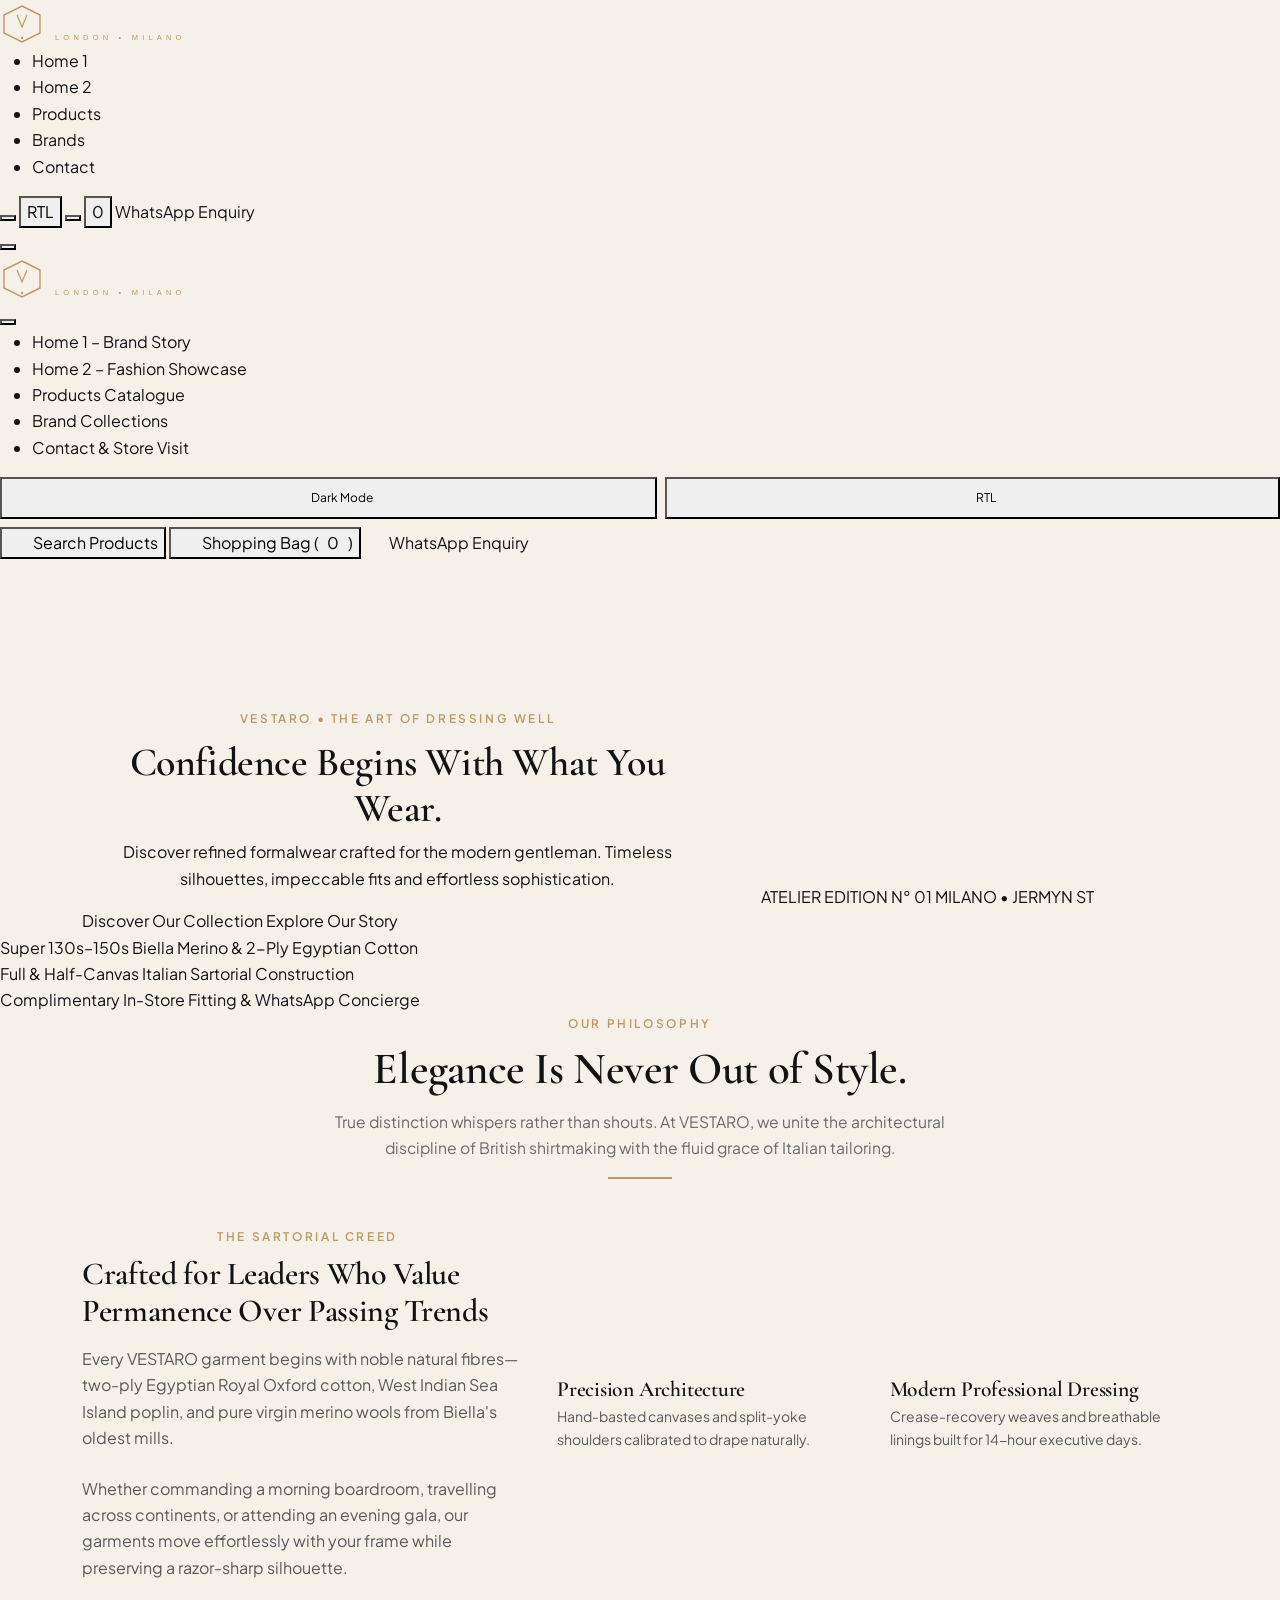
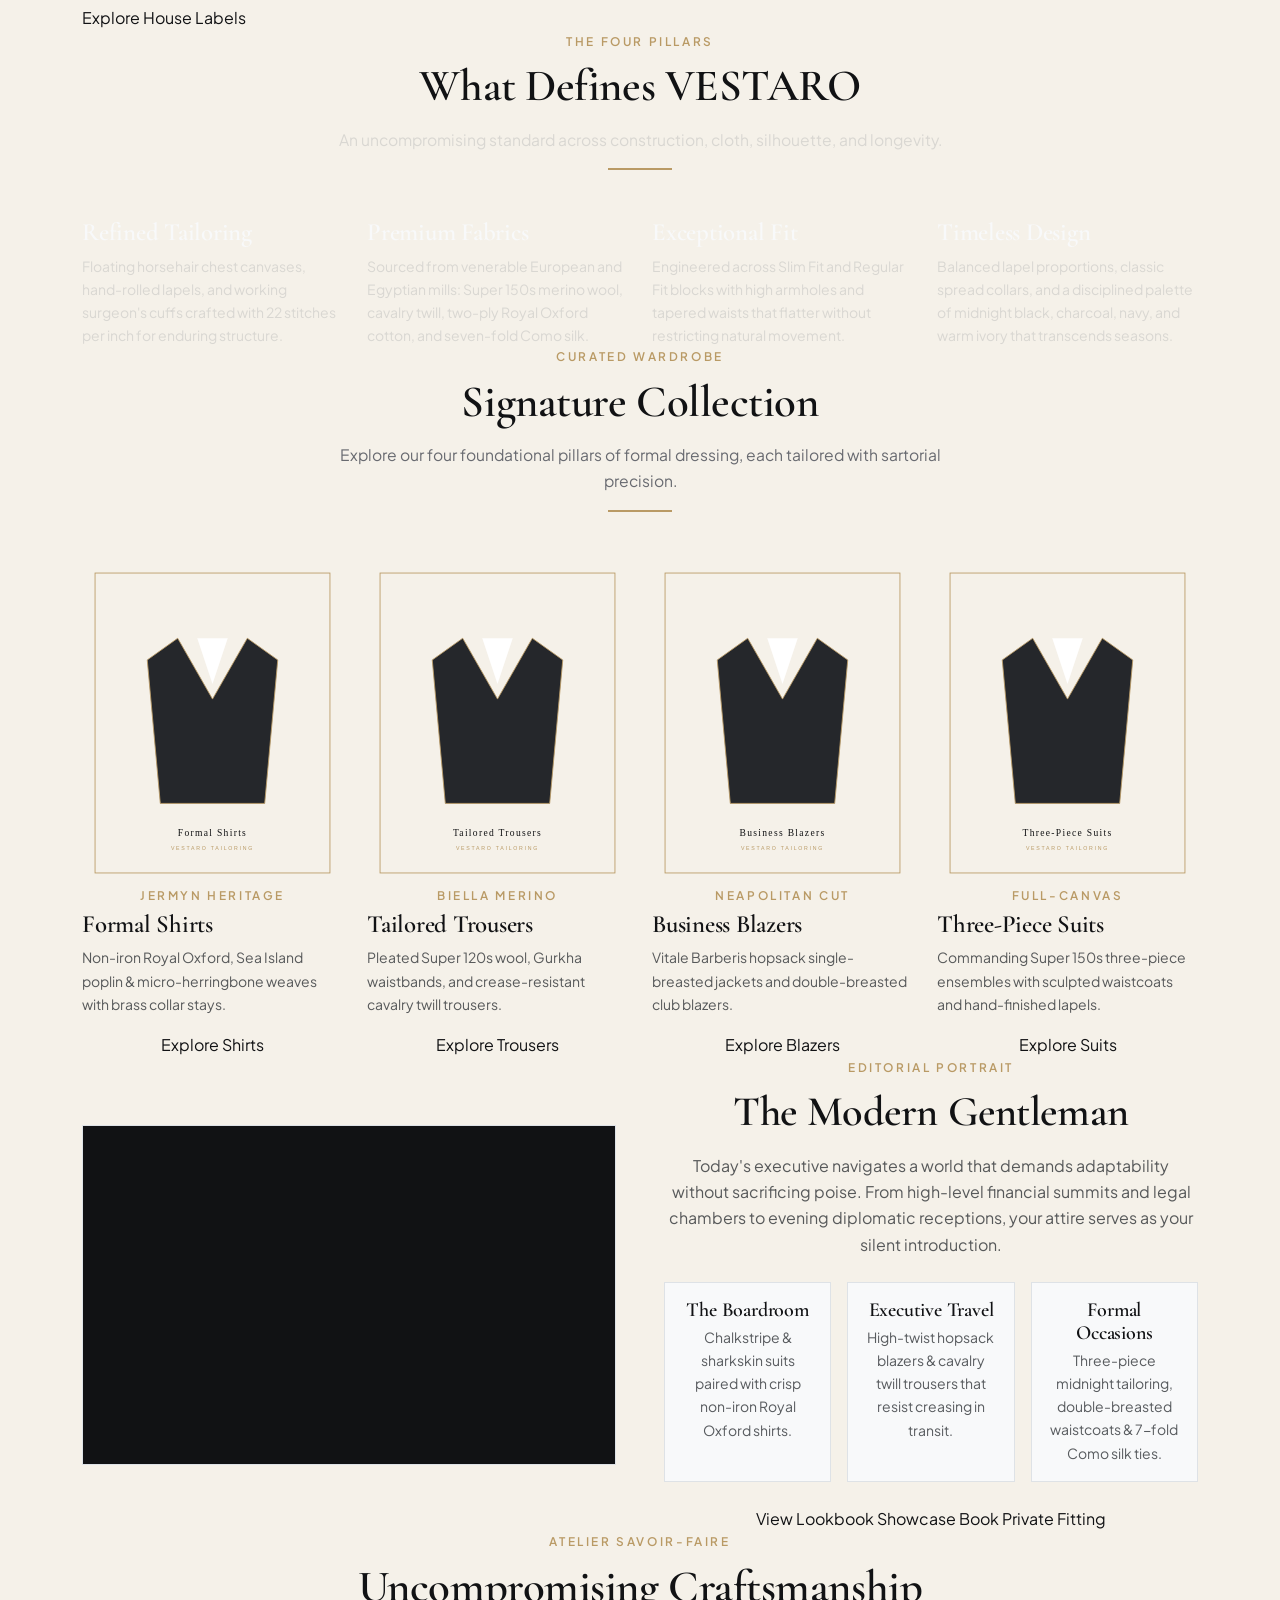
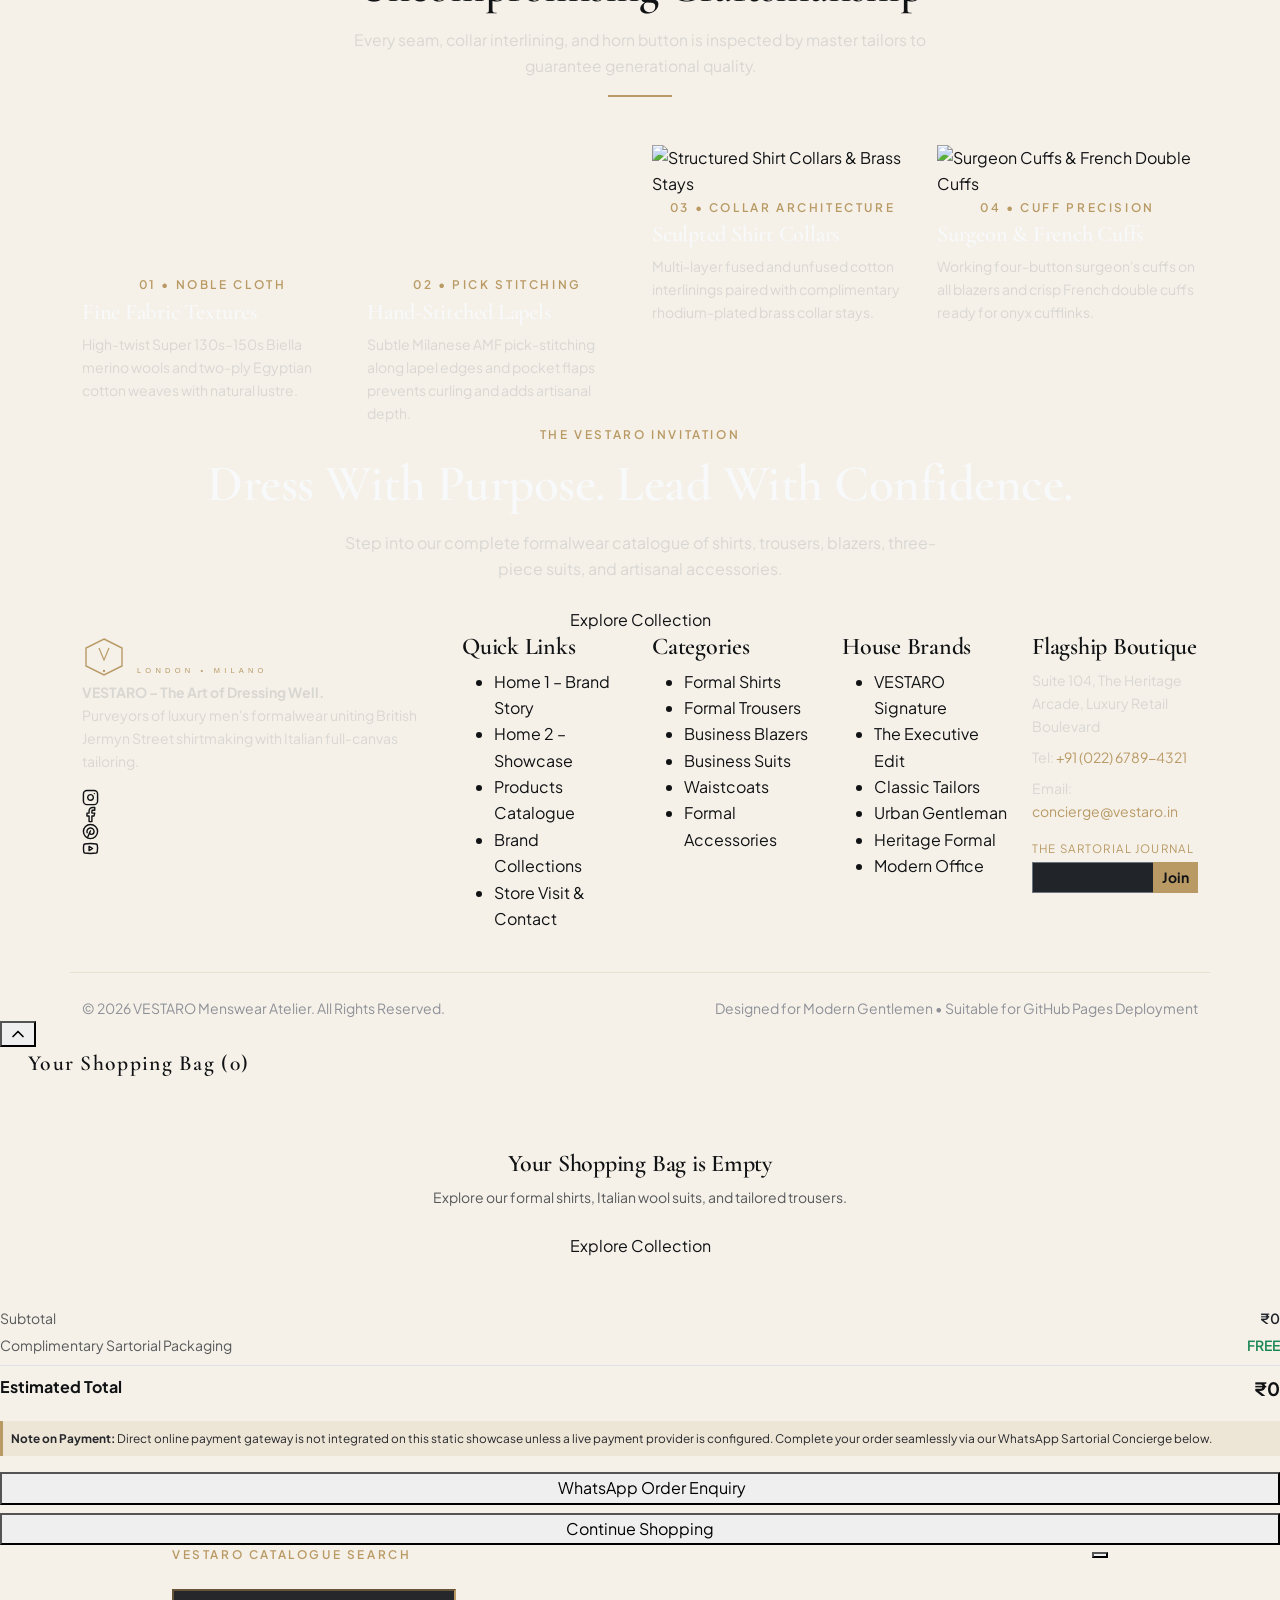
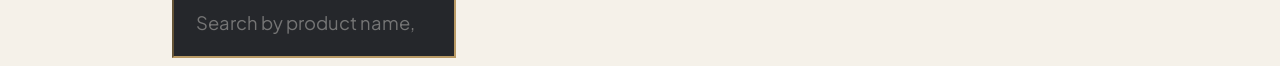
==== commit acec5da0: "Add Back to Top button, Dark/Light Theme & RTL toggles, fix products tabs text layout, add FAQ secti" ====
--- a/index.html
+++ b/index.html
@@ -41,6 +41,15 @@
 
       <!-- Right: Desktop Actions (Hidden at <=1024px) -->
       <div class="desktop-actions">
+        <!-- Theme Toggle -->
+        <button type="button" class="header-icon-btn js-theme-toggle" id="themeToggleBtn" aria-label="Toggle Dark / Light Theme" title="Toggle Theme">
+          <i data-lucide="moon" class="theme-icon-moon" style="width:18px;height:18px;"></i>
+          <i data-lucide="sun" class="theme-icon-sun d-none" style="width:18px;height:18px;"></i>
+        </button>
+        <!-- RTL Toggle -->
+        <button type="button" class="header-icon-btn js-rtl-toggle" id="rtlToggleBtn" aria-label="Toggle RTL Direction" title="Toggle RTL">
+          <span class="rtl-pill-text">RTL</span>
+        </button>
         <button type="button" class="header-icon-btn js-open-search" aria-label="Search Products" title="Search Catalogue">
           <i data-lucide="search" style="width:18px;height:18px;"></i>
         </button>
@@ -82,6 +91,17 @@
         <li><a href="contact.html">Contact &amp; Store Visit</a></li>
       </ul>
       <div class="mobile-drawer-utilities">
+        <div class="d-flex gap-2 w-100 mb-2">
+          <button type="button" class="btn-vestaro btn-vestaro-outline-light flex-grow-1 js-theme-toggle" style="min-width:auto;height:42px;padding:0.4rem;font-size:0.75rem;">
+            <i data-lucide="moon" class="theme-icon-moon" style="width:15px;height:15px;"></i>
+            <i data-lucide="sun" class="theme-icon-sun d-none" style="width:15px;height:15px;"></i>
+            <span class="theme-label-text ms-1">Dark Mode</span>
+          </button>
+          <button type="button" class="btn-vestaro btn-vestaro-outline-light flex-grow-1 js-rtl-toggle" style="min-width:auto;height:42px;padding:0.4rem;font-size:0.75rem;">
+            <i data-lucide="languages" style="width:15px;height:15px;"></i>
+            <span class="rtl-label-text ms-1">RTL</span>
+          </button>
+        </div>
         <button type="button" class="btn-vestaro btn-vestaro-outline-light js-open-search">
           <i data-lucide="search" style="width:16px;height:16px;"></i> Search Products
         </button>
@@ -190,26 +210,26 @@
         <div class="col-lg-7" data-aos="fade-left">
           <div class="row g-4 h-100">
             <div class="col-md-6">
-              <div class="bg-white border p-3 h-100 d-flex flex-column justify-content-between">
-                <div style="aspect-ratio:4/5;overflow:hidden;margin-bottom:1rem;">
-                  <video autoplay muted loop playsinline style="width:100%;height:100%;object-fit:cover;" poster="https://images.unsplash.com/photo-1617137984095-74e4e5e3613f?auto=format&fit=crop&w=800&q=85">
+              <div class="philosophy-media-card">
+                <div class="philosophy-media-stage">
+                  <video autoplay muted loop playsinline poster="https://images.unsplash.com/photo-1617137984095-74e4e5e3613f?auto=format&fit=crop&w=800&q=85">
                     <source src="videos/10320260-uhd_2160_3840_25fps.mp4" type="video/mp4" />
                   </video>
                 </div>
-                <div class="text-center">
+                <div class="philosophy-media-caption">
                   <h4 class="serif-heading mb-1" style="font-size:1.35rem;">Precision Architecture</h4>
                   <p class="small text-muted mb-0">Hand-basted canvases and split-yoke shoulders calibrated to drape naturally.</p>
                 </div>
               </div>
             </div>
             <div class="col-md-6">
-              <div class="bg-white border p-3 h-100 d-flex flex-column justify-content-between">
-                <div style="aspect-ratio:4/5;overflow:hidden;margin-bottom:1rem;">
-                  <video autoplay muted loop playsinline style="width:100%;height:100%;object-fit:cover;" poster="https://images.unsplash.com/photo-1593032465175-481ac7f401a0?auto=format&fit=crop&w=800&q=85">
+              <div class="philosophy-media-card">
+                <div class="philosophy-media-stage">
+                  <video autoplay muted loop playsinline poster="https://images.unsplash.com/photo-1593032465175-481ac7f401a0?auto=format&fit=crop&w=800&q=85">
                     <source src="videos/4651577-uhd_2160_4096_30fps.mp4" type="video/mp4" />
                   </video>
                 </div>
-                <div class="text-center">
+                <div class="philosophy-media-caption">
                   <h4 class="serif-heading mb-1" style="font-size:1.35rem;">Modern Professional Dressing</h4>
                   <p class="small text-muted mb-0">Crease-recovery weaves and breathable linings built for 14-hour executive days.</p>
                 </div>
@@ -536,7 +556,7 @@
     <div class="container">
       <div class="row g-4 pb-4 border-bottom" style="border-color:rgba(185,154,101,0.2) !important;">
         <!-- Col 1: Brand Identity -->
-        <div class="col-lg-4">
+        <div class="col-12 col-xl-4 footer-col-brand mb-4 mb-xl-0">
           <a href="index.html" class="brand-logo mb-3">
             <img src="assets/img/logo.svg" alt="VESTARO" />
           </a>
@@ -561,7 +581,7 @@
         </div>
 
         <!-- Col 2: Quick Links -->
-        <div class="col-6 col-md-3 col-lg-2">
+        <div class="col-6 col-md-6 col-xl-2 footer-col-links">
           <h4 class="footer-heading">Quick Links</h4>
           <ul class="footer-links">
             <li><a href="index.html">Home 1 – Brand Story</a></li>
@@ -573,7 +593,7 @@
         </div>
 
         <!-- Col 3: Product Categories -->
-        <div class="col-6 col-md-3 col-lg-2">
+        <div class="col-6 col-md-6 col-xl-2 footer-col-links">
           <h4 class="footer-heading">Categories</h4>
           <ul class="footer-links">
             <li><a href="products.html?category=Formal+Shirts">Formal Shirts</a></li>
@@ -586,7 +606,7 @@
         </div>
 
         <!-- Col 4: Featured Brands -->
-        <div class="col-6 col-md-3 col-lg-2">
+        <div class="col-6 col-md-6 col-xl-2 footer-col-links">
           <h4 class="footer-heading">House Brands</h4>
           <ul class="footer-links">
             <li><a href="brands.html#vestaro-signature">VESTARO Signature</a></li>
@@ -599,7 +619,7 @@
         </div>
 
         <!-- Col 5: Store Contact & Newsletter -->
-        <div class="col-6 col-md-3 col-lg-2">
+        <div class="col-6 col-md-6 col-xl-2 footer-col-links">
           <h4 class="footer-heading">Flagship Boutique</h4>
           <p class="small mb-2" style="color:#D9D7D2;">
             Suite 104, The Heritage Arcade, Luxury Retail Boulevard
@@ -627,6 +647,11 @@
     </div>
   </footer>
 
+  <!-- Floating Back to Top Button -->
+  <button type="button" id="backToTopBtn" class="back-to-top-btn" aria-label="Back to Top" title="Back to Top">
+    <svg xmlns="http://www.w3.org/2000/svg" width="20" height="20" viewBox="0 0 24 24" fill="none" stroke="currentColor" stroke-width="2" stroke-linecap="round" stroke-linejoin="round"><path d="m18 15-6-6-6 6"/></svg>
+  </button>
+
   <!-- Scripts: jQuery, Bootstrap 5, GSAP + ScrollTrigger, Swiper, AOS, Lucide -->
   <script src="https://cdn.jsdelivr.net/npm/jquery@3.7.1/dist/jquery.min.js"></script>
   <script src="https://cdn.jsdelivr.net/npm/bootstrap@5.3.3/dist/js/bootstrap.bundle.min.js"></script>
--- a/assets/css/style.css
+++ b/assets/css/style.css
@@ -128,21 +128,28 @@
   align-items: center;
   justify-content: center;
   gap: 0.55rem;
-  height: 48px;
+.btn-vestaro {
+  display: inline-flex;
+  align-items: center;
+  justify-content: center;
+  gap: 0.5rem;
   min-height: 48px;
-  min-width: 210px;
-  padding: 0 1.65rem;
+  height: auto;
+  min-width: 180px;
+  padding: 0.65rem 1.45rem;
   font-family: var(--font-sans);
   font-size: 0.76rem;
   font-weight: 600;
   text-transform: uppercase;
-  letter-spacing: 0.14em;
-  text-align: center;
+  letter-spacing: 0.12em;
+  text-align: center;
+  line-height: 1.3;
   border-radius: 0;
   border: 1px solid transparent;
   cursor: pointer;
   transition: var(--transition-luxury);
-  white-space: nowrap;
+  white-space: normal;
+  word-break: normal;
 }
 
 .btn-vestaro-gold {
@@ -1043,18 +1050,20 @@
    ========================================================================== */
 .category-pills-bar {
   display: grid;
-  grid-template-columns: repeat(auto-fit, minmax(150px, 1fr));
-  gap: 0.5rem;
+  grid-template-columns: repeat(5, 1fr);
+  gap: 0.6rem;
   margin-bottom: 1.75rem;
 }
 
 .cat-filter-pill {
-  height: 42px;
-  padding: 0 0.75rem;
-  font-size: 0.71rem;
+  min-height: 46px;
+  height: auto;
+  padding: 0.55rem 0.5rem;
+  font-size: 0.72rem;
   font-weight: 600;
   text-transform: uppercase;
-  letter-spacing: 0.1em;
+  letter-spacing: 0.08em;
+  line-height: 1.25;
   background: var(--pure-white);
   color: var(--midnight-black);
   border: 1px solid rgba(17, 18, 20, 0.14);
@@ -1064,9 +1073,8 @@
   align-items: center;
   justify-content: center;
   text-align: center;
-  white-space: nowrap;
-  overflow: hidden;
-  text-overflow: ellipsis;
+  white-space: normal;
+  word-break: normal;
 }
 
 .cat-filter-pill:hover,
@@ -1176,6 +1184,61 @@
   align-items: center;
 }
 
+.philosophy-media-card {
+  height: 100%;
+  display: flex;
+  flex-direction: column;
+  background: var(--pure-white);
+  border: 1px solid rgba(17, 18, 20, 0.12);
+  padding: 0.85rem;
+}
+
+.philosophy-media-stage {
+  flex: 1 1 auto;
+  min-height: 280px;
+  width: 100%;
+  overflow: hidden;
+  margin-bottom: 0.85rem;
+  position: relative;
+}
+
+.philosophy-media-stage video,
+.philosophy-media-stage img {
+  width: 100%;
+  height: 100%;
+  object-fit: cover;
+  display: block;
+}
+
+.philosophy-media-caption {
+  margin-top: auto;
+  text-align: center;
+  padding: 0.25rem;
+}
+
+/* Home 2 Hero Lookbook Triptych Cards */
+.hero-triptych-card {
+  height: 100%;
+  min-height: 132px;
+  display: flex;
+  flex-direction: column;
+  justify-content: center;
+  align-items: center;
+  text-align: center;
+  padding: 1.25rem 1rem;
+  background: rgba(17, 18, 20, 0.82);
+  border: 1px solid rgba(185, 154, 101, 0.35);
+  backdrop-filter: blur(6px);
+  -webkit-backdrop-filter: blur(6px);
+  transition: var(--transition-luxury);
+}
+
+.hero-triptych-card:hover {
+  border-color: var(--champagne-gold);
+  background: rgba(17, 18, 20, 0.94);
+  transform: translateY(-3px);
+}
+
 .pillar-card {
   background: var(--charcoal);
   border: 1px solid rgba(185, 154, 101, 0.22);
@@ -1332,6 +1395,26 @@
   display: flex;
   flex-direction: column;
   align-items: center;
+  text-align: center;
+}
+
+.pairing-look-card .btn-group-centered {
+  display: flex;
+  flex-direction: column;
+  width: 100%;
+  gap: 0.65rem;
+}
+
+.pairing-look-card .btn-vestaro {
+  width: 100%;
+  max-width: 100%;
+  min-width: auto;
+  min-height: 48px;
+  height: auto;
+  padding: 0.75rem 1rem;
+  font-size: 0.73rem;
+  line-height: 1.3;
+  white-space: normal;
   text-align: center;
 }
 
@@ -1674,7 +1757,12 @@
 
   .btn-vestaro {
     width: 100%;
-    max-width: 310px;
+    max-width: 340px;
+    white-space: normal;
+    text-align: center;
+    line-height: 1.3;
+    padding: 0.65rem 1rem;
+    font-size: 0.73rem;
   }
 
   .category-pills-bar {
@@ -1708,11 +1796,327 @@
   }
 }
 
+/* 768px and 1024px Footer 2x2 Balanced Grid Layout */
+@media (min-width: 768px) and (max-width: 1199.98px) {
+  .site-footer .footer-col-brand {
+    text-align: center;
+    margin-bottom: 2.5rem;
+  }
+  .site-footer .footer-col-brand .brand-logo,
+  .site-footer .footer-col-brand .social-icons-row {
+    justify-content: center;
+    margin-left: auto;
+    margin-right: auto;
+  }
+  .site-footer .footer-col-brand p {
+    margin-left: auto;
+    margin-right: auto;
+    max-width: 540px;
+  }
+  .site-footer .footer-col-links {
+    padding-left: 2rem;
+    padding-right: 2rem;
+    margin-bottom: 2rem;
+  }
+}
+
 @media (min-width: 1920px) {
   .container, .container-xxl {
     max-width: 1640px;
   }
 }
+
+/* ==========================================================================
+   BACK TO TOP FLOATING BUTTON
+   ========================================================================== */
+.back-to-top-btn {
+  position: fixed;
+  bottom: 28px;
+  right: 28px;
+  width: 46px;
+  height: 46px;
+  border-radius: 50%;
+  background: var(--midnight-black);
+  color: var(--champagne-gold);
+  border: 1.5px solid var(--champagne-gold);
+  display: flex;
+  align-items: center;
+  justify-content: center;
+  cursor: pointer;
+  z-index: 990;
+  opacity: 0;
+  visibility: hidden;
+  transform: translateY(16px);
+  transition: opacity 0.35s ease, transform 0.35s ease, visibility 0.35s ease, background 0.25s ease, color 0.25s ease;
+  box-shadow: 0 10px 25px rgba(0, 0, 0, 0.25);
+}
+
+.back-to-top-btn.show {
+  opacity: 1;
+  visibility: visible;
+  transform: translateY(0);
+}
+
+.back-to-top-btn:hover {
+  background: var(--champagne-gold);
+  color: var(--midnight-black);
+  transform: translateY(-4px);
+  box-shadow: 0 14px 28px rgba(185, 154, 101, 0.35);
+}
+
+/* ==========================================================================
+   HEADER THEME & RTL BUTTONS
+   ========================================================================== */
+.header-icon-btn.js-rtl-toggle,
+.header-icon-btn.js-theme-toggle {
+  display: inline-flex;
+  align-items: center;
+  justify-content: center;
+}
+
+.rtl-pill-text {
+  font-family: var(--font-sans);
+  font-size: 0.72rem;
+  font-weight: 700;
+  letter-spacing: 0.08em;
+  padding: 0.15rem 0.35rem;
+  border: 1px solid currentColor;
+  border-radius: 2px;
+  line-height: 1;
+}
+
+/* ==========================================================================
+   CONTACT PAGE LUXURY FAQ ACCORDION
+   ========================================================================== */
+.luxury-accordion .accordion-item {
+  background: var(--pure-white);
+  border: 1px solid rgba(17, 18, 20, 0.12);
+  border-radius: 0;
+  transition: var(--transition-luxury);
+  overflow: hidden;
+}
+
+.luxury-accordion .accordion-item:hover {
+  border-color: var(--champagne-gold);
+}
+
+.faq-accordion-btn {
+  background: var(--pure-white);
+  color: var(--midnight-black);
+  font-family: var(--font-serif);
+  font-size: 1.15rem;
+  padding: 1.35rem 1.5rem;
+  box-shadow: none !important;
+  border: none;
+  display: flex;
+  align-items: center;
+  gap: 1rem;
+}
+
+.faq-accordion-btn:not(.collapsed) {
+  background: var(--warm-ivory);
+  color: var(--champagne-gold);
+}
+
+.faq-accordion-btn::after {
+  filter: grayscale(1);
+  transition: transform 0.3s ease;
+}
+
+.faq-accordion-btn:not(.collapsed)::after {
+  filter: sepia(1) hue-rotate(5deg) saturate(3);
+}
+
+.faq-num {
+  font-family: var(--font-sans);
+  font-size: 0.75rem;
+  font-weight: 700;
+  letter-spacing: 0.15em;
+  color: var(--champagne-gold);
+  background: rgba(185, 154, 101, 0.12);
+  padding: 0.25rem 0.6rem;
+  border: 1px solid rgba(185, 154, 101, 0.3);
+  flex-shrink: 0;
+}
+
+.faq-question {
+  flex-grow: 1;
+  text-align: left;
+}
+
+.faq-accordion-body {
+  padding: 1.25rem 1.5rem 1.5rem 3.5rem;
+  font-size: 0.92rem;
+  line-height: 1.7;
+  color: #55575C;
+  background: var(--pure-white);
+}
+
+/* ==========================================================================
+   DARK THEME MODE [data-theme="dark"]
+   ========================================================================== */
+[data-theme="dark"] {
+  --midnight-black: #F5F1E9;
+  --charcoal: #E0DCD3;
+  --warm-ivory: #16181B;
+  --soft-grey: #484C54;
+  --pure-white: #1E2024;
+}
+
+[data-theme="dark"] body {
+  background-color: #111214 !important;
+  color: #E6E4DD !important;
+}
+
+[data-theme="dark"] .site-header {
+  background: #111214 !important;
+  border-bottom: 1px solid rgba(185, 154, 101, 0.25);
+}
+
+[data-theme="dark"] .section-ivory {
+  background-color: #141619 !important;
+  color: #E6E4DD !important;
+}
+
+[data-theme="dark"] .section-white {
+  background-color: #181A1D !important;
+  color: #E6E4DD !important;
+}
+
+[data-theme="dark"] .bg-white {
+  background-color: #1E2024 !important;
+  color: #E6E4DD !important;
+}
+
+[data-theme="dark"] .border {
+  border-color: rgba(185, 154, 101, 0.22) !important;
+}
+
+[data-theme="dark"] .text-muted {
+  color: #A6A9B0 !important;
+}
+
+[data-theme="dark"] .cat-filter-pill {
+  background: #1E2024;
+  color: #E6E4DD;
+  border-color: rgba(185, 154, 101, 0.25);
+}
+
+[data-theme="dark"] .cat-filter-pill:hover,
+[data-theme="dark"] .cat-filter-pill.active {
+  background: var(--champagne-gold);
+  color: #111214;
+  border-color: var(--champagne-gold);
+}
+
+[data-theme="dark"] .product-card,
+[data-theme="dark"] .product-details-box,
+[data-theme="dark"] .shopping-bag-drawer,
+[data-theme="dark"] .filter-sidebar-drawer,
+[data-theme="dark"] .quick-view-dialog,
+[data-theme="dark"] .search-overlay,
+[data-theme="dark"] .pairing-look-card,
+[data-theme="dark"] .philosophy-quote-box,
+[data-theme="dark"] .philosophy-media-card,
+[data-theme="dark"] .contact-card-box,
+[data-theme="dark"] .faq-accordion-item,
+[data-theme="dark"] .faq-accordion-btn,
+[data-theme="dark"] .faq-accordion-body {
+  background-color: #1A1D21 !important;
+  color: #E6E4DD !important;
+  border-color: rgba(185, 154, 101, 0.22) !important;
+}
+
+[data-theme="dark"] .faq-accordion-btn:not(.collapsed) {
+  background: #24272D !important;
+  color: var(--champagne-gold) !important;
+}
+
+[data-theme="dark"] .form-control-vestaro {
+  background-color: #15171A !important;
+  color: #F5F1E9 !important;
+  border-color: rgba(185, 154, 101, 0.25) !important;
+}
+
+[data-theme="dark"] .btn-vestaro-outline-dark {
+  border-color: var(--champagne-gold);
+  color: var(--champagne-gold);
+}
+
+[data-theme="dark"] .btn-vestaro-outline-dark:hover {
+  background-color: var(--champagne-gold);
+  color: #111214;
+}
+
+[data-theme="dark"] .btn-vestaro-dark {
+  background-color: var(--champagne-gold);
+  color: #111214;
+}
+
+[data-theme="dark"] .btn-vestaro-dark:hover {
+  background-color: #A3844D;
+  color: #111214;
+}
+
+[data-theme="dark"] .hero-triptych-card {
+  background: rgba(22, 24, 27, 0.9);
+}
+
+/* ==========================================================================
+   RTL TEXT DIRECTION [dir="rtl"]
+   ========================================================================== */
+[dir="rtl"] {
+  direction: rtl;
+  text-align: right;
+}
+
+[dir="rtl"] .mobile-menu-drawer,
+[dir="rtl"] .shopping-bag-drawer,
+[dir="rtl"] .filter-sidebar-drawer {
+  right: auto;
+  left: 0;
+  transform: translateX(-100%);
+}
+
+[dir="rtl"] .mobile-menu-drawer.open,
+[dir="rtl"] .shopping-bag-drawer.open,
+[dir="rtl"] .filter-sidebar-drawer.open {
+  transform: translateX(0);
+}
+
+[dir="rtl"] .back-to-top-btn {
+  right: auto;
+  left: 28px;
+}
+
+[dir="rtl"] .vestaro-toast {
+  right: auto;
+  left: 1.5rem;
+  border-left: none;
+  border-right: 4px solid var(--champagne-gold);
+}
+
+[dir="rtl"] .faq-question {
+  text-align: right;
+}
+
+[dir="rtl"] .faq-accordion-body {
+  padding: 1.25rem 3.5rem 1.5rem 1.5rem;
+}
+
+[dir="rtl"] .me-1, [dir="rtl"] .me-2, [dir="rtl"] .me-3 {
+  margin-right: 0 !important;
+}
+[dir="rtl"] .me-1 { margin-left: 0.25rem !important; }
+[dir="rtl"] .me-2 { margin-left: 0.5rem !important; }
+[dir="rtl"] .me-3 { margin-left: 1rem !important; }
+
+[dir="rtl"] .ms-1, [dir="rtl"] .ms-2, [dir="rtl"] .ms-3 {
+  margin-left: 0 !important;
+}
+[dir="rtl"] .ms-1 { margin-right: 0.25rem !important; }
+[dir="rtl"] .ms-2 { margin-right: 0.5rem !important; }
+[dir="rtl"] .ms-3 { margin-right: 1rem !important; }
 
 @media (prefers-reduced-motion: reduce) {
   *, *::before, *::after {
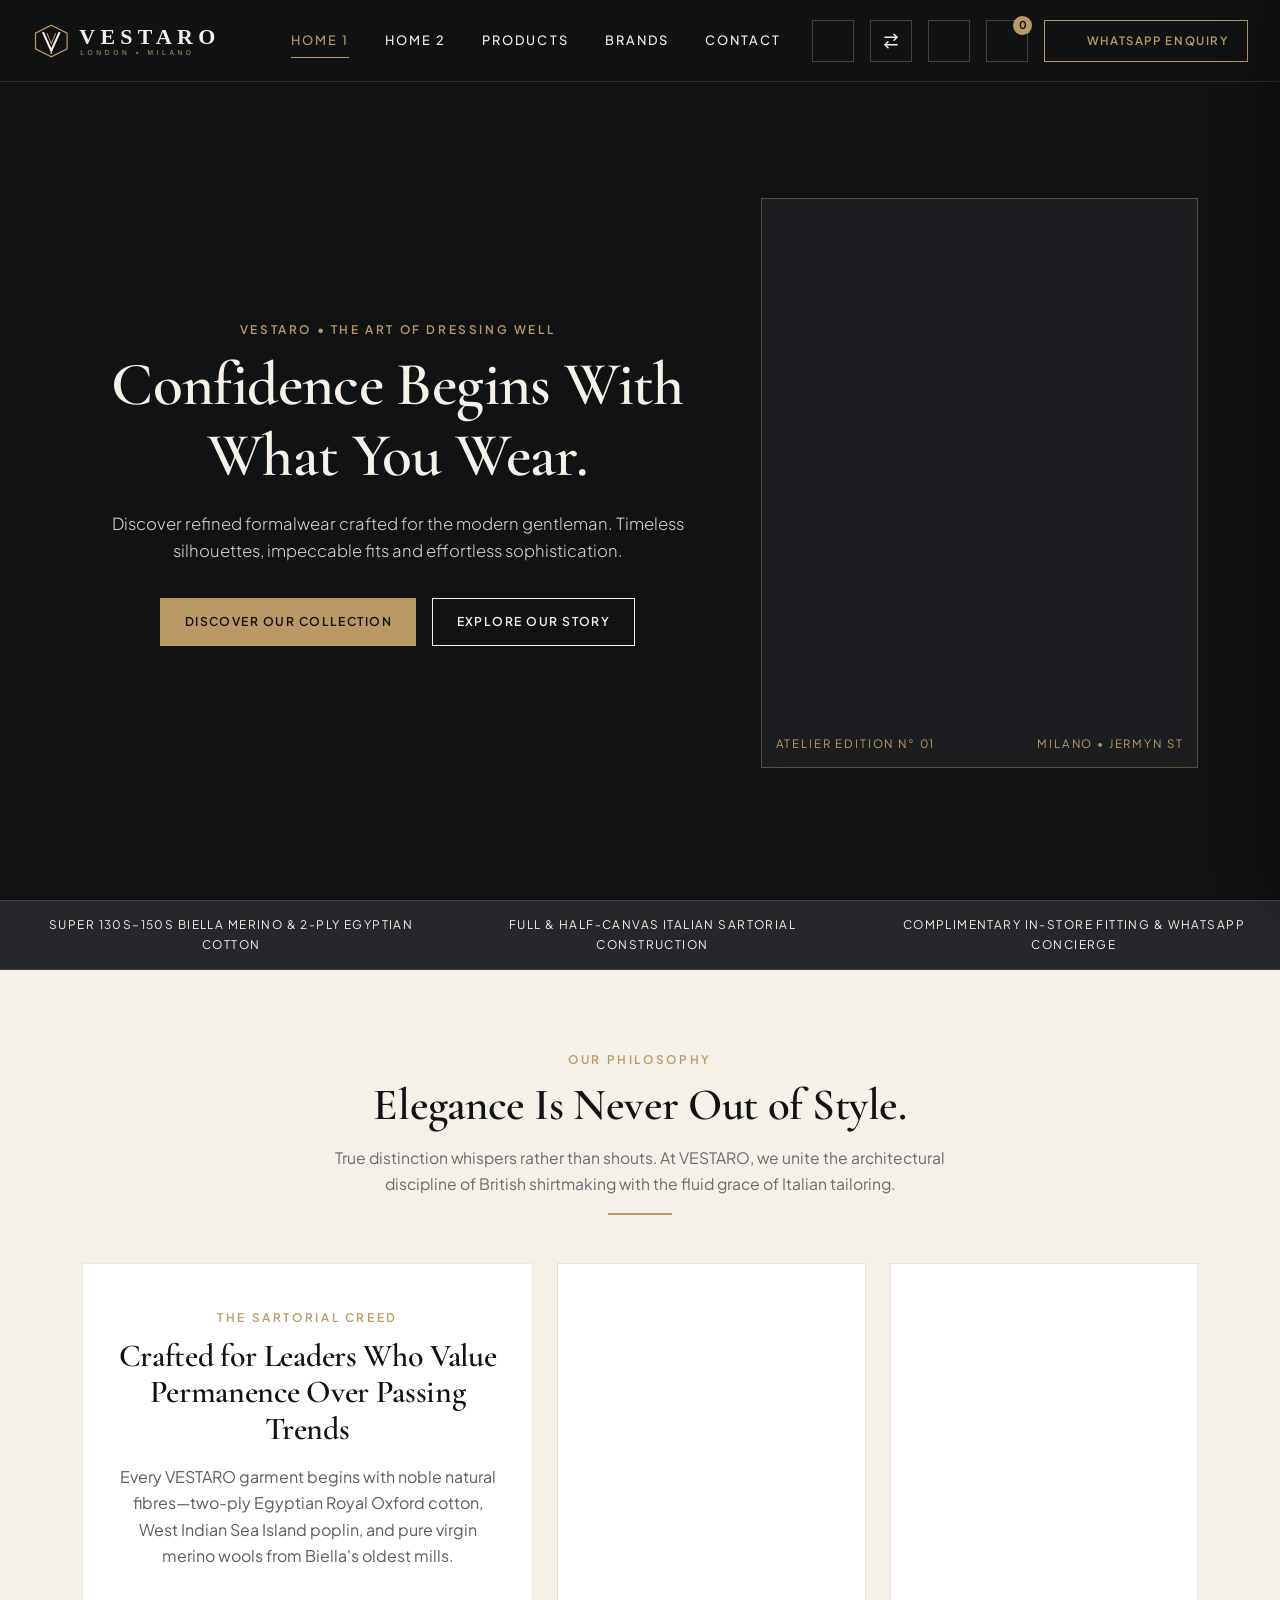
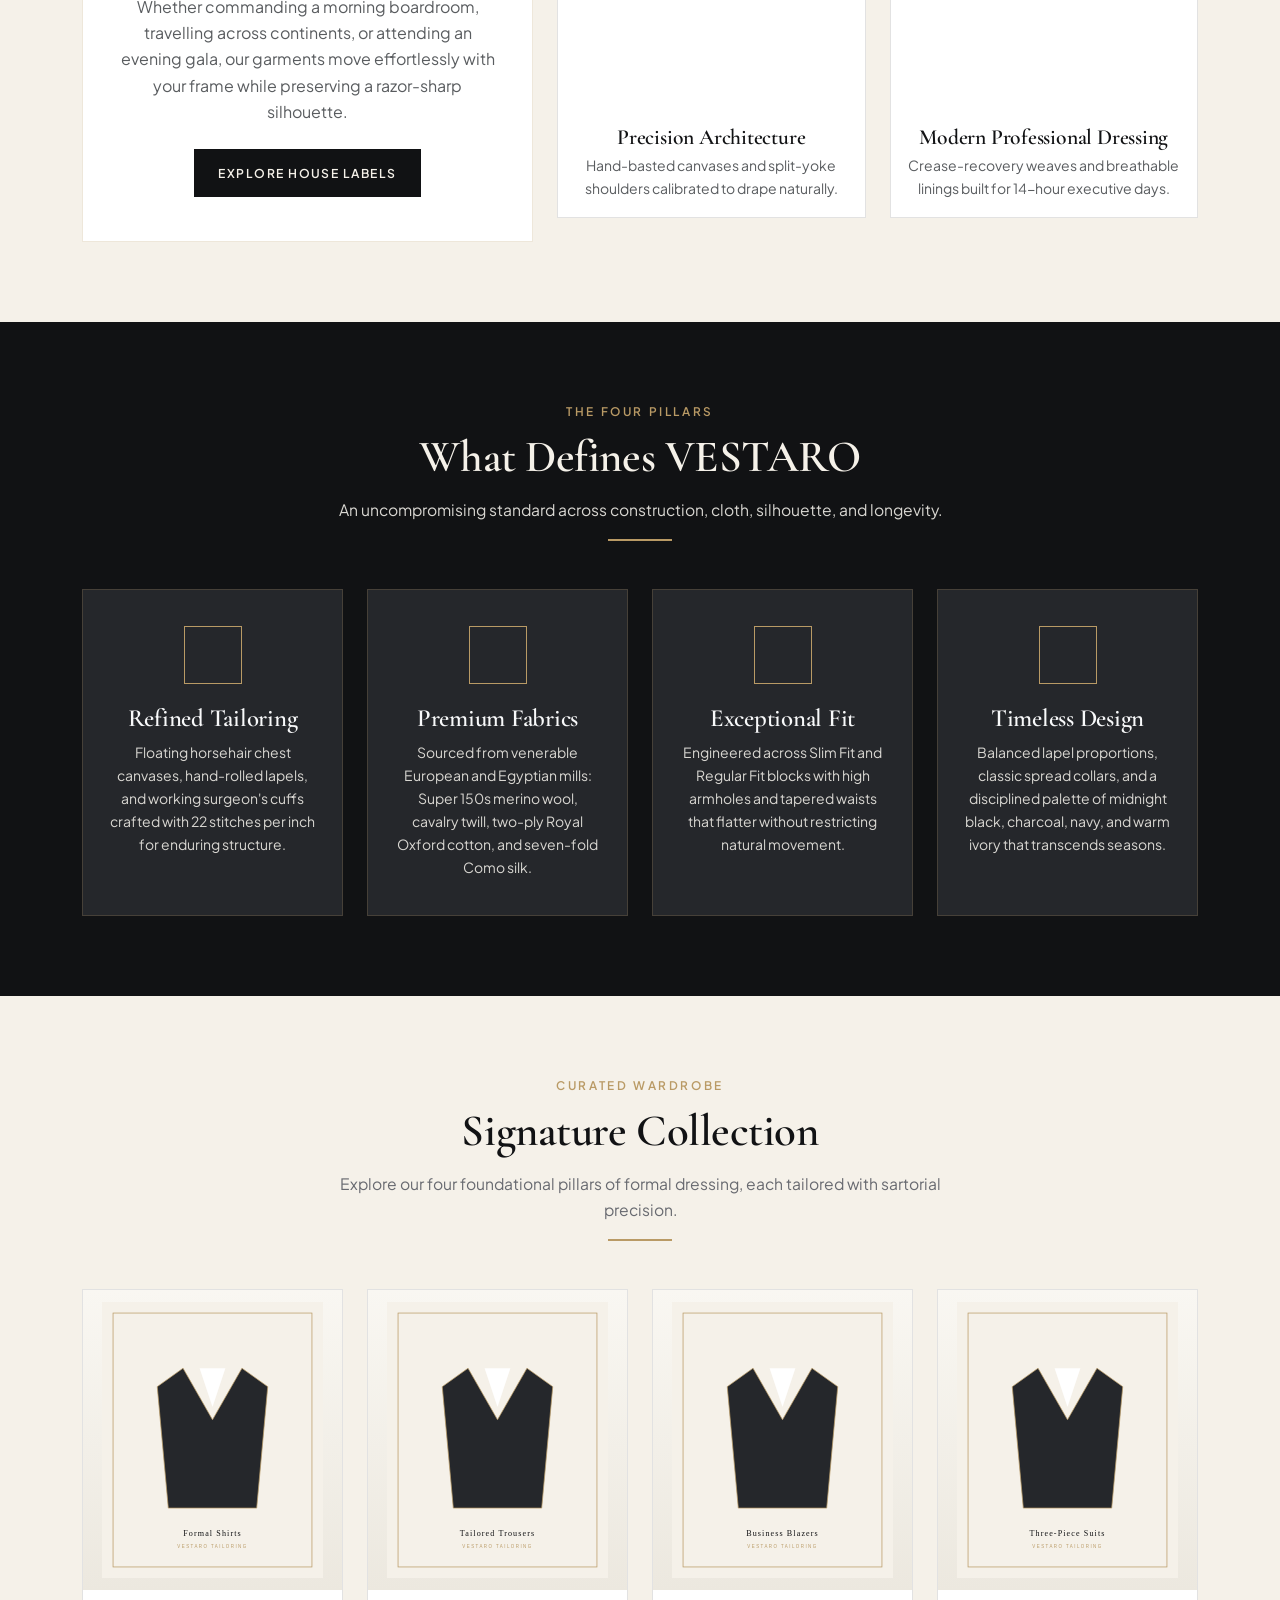
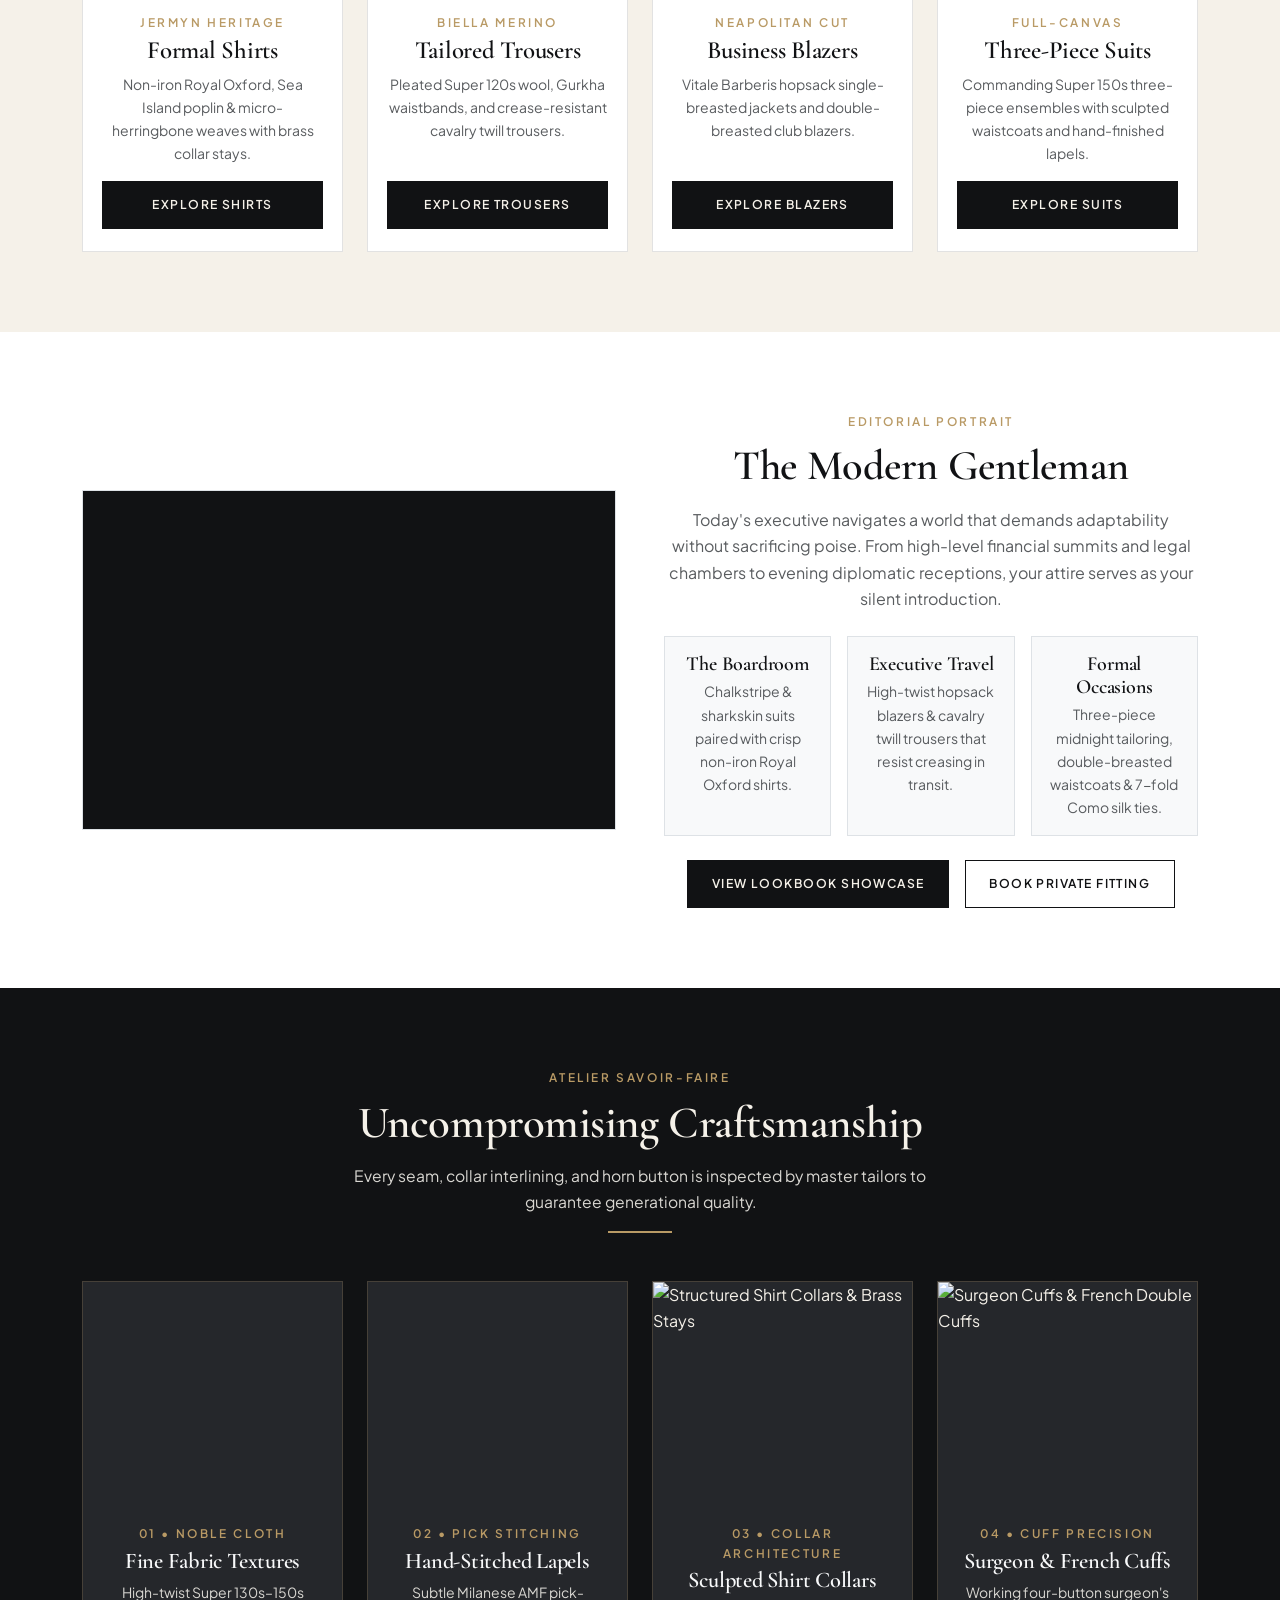
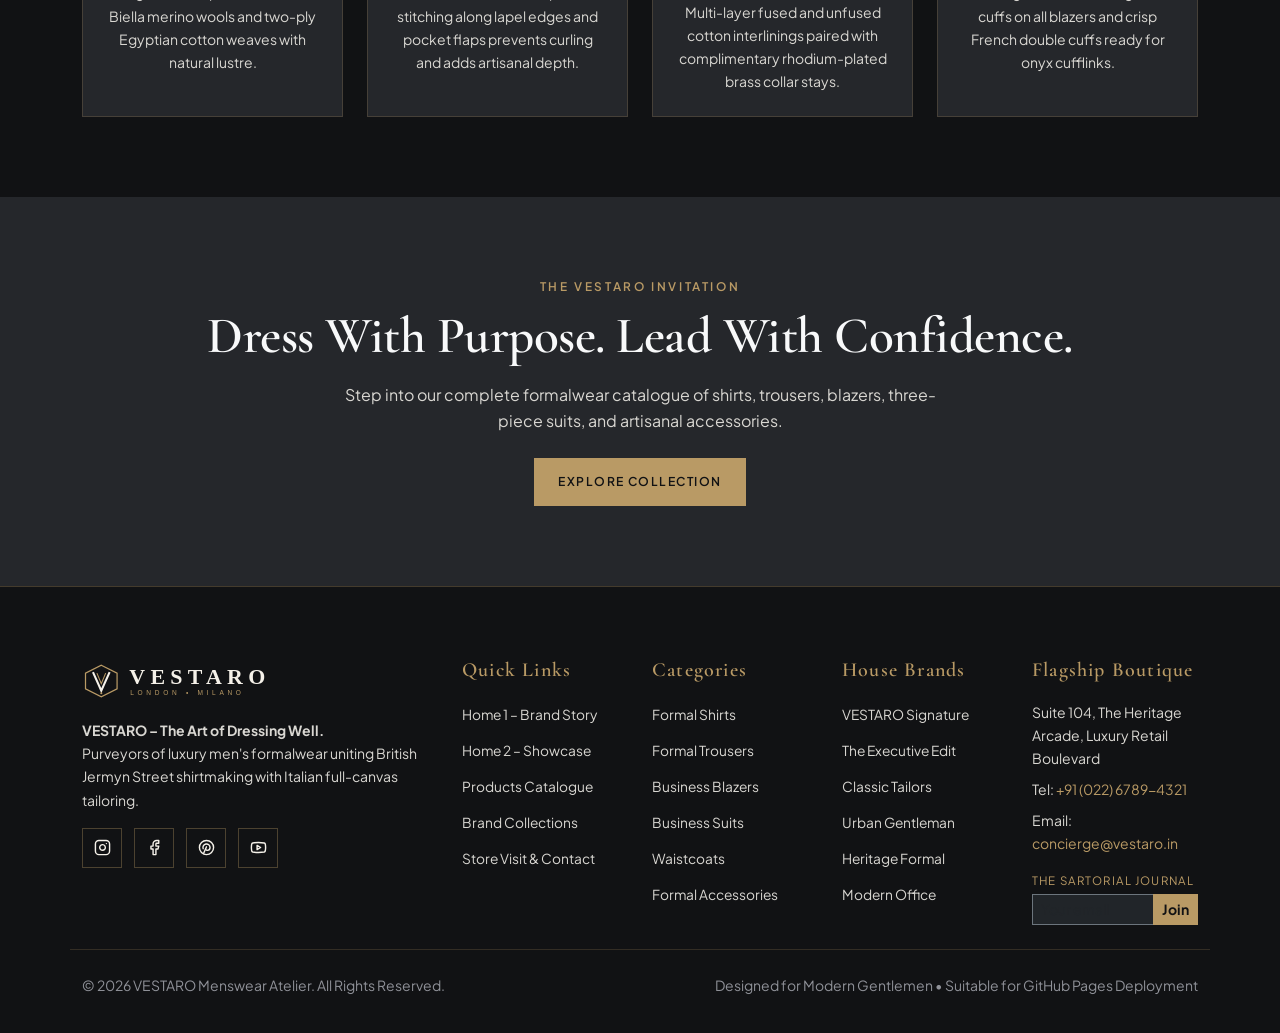
==== commit 03a79dc1: "Update RTL toggle button: replace text box with bidirectional arrow icon (⇄), fix header icon alignm" ====
--- a/index.html
+++ b/index.html
@@ -47,8 +47,13 @@
           <i data-lucide="sun" class="theme-icon-sun d-none" style="width:18px;height:18px;"></i>
         </button>
         <!-- RTL Toggle -->
-        <button type="button" class="header-icon-btn js-rtl-toggle" id="rtlToggleBtn" aria-label="Toggle RTL Direction" title="Toggle RTL">
-          <span class="rtl-pill-text">RTL</span>
+        <button type="button" class="header-icon-btn js-rtl-toggle" id="rtlToggleBtn" aria-label="Toggle RTL Direction" title="Toggle RTL / LTR Direction">
+          <svg xmlns="http://www.w3.org/2000/svg" width="18" height="18" viewBox="0 0 24 24" fill="none" stroke="currentColor" stroke-width="2" stroke-linecap="round" stroke-linejoin="round">
+            <path d="m16 3 4 4-4 4"/>
+            <path d="M20 7H4"/>
+            <path d="m8 21-4-4 4-4"/>
+            <path d="M4 17h16"/>
+          </svg>
         </button>
         <button type="button" class="header-icon-btn js-open-search" aria-label="Search Products" title="Search Catalogue">
           <i data-lucide="search" style="width:18px;height:18px;"></i>
@@ -98,8 +103,13 @@
             <span class="theme-label-text ms-1">Dark Mode</span>
           </button>
           <button type="button" class="btn-vestaro btn-vestaro-outline-light flex-grow-1 js-rtl-toggle" style="min-width:auto;height:42px;padding:0.4rem;font-size:0.75rem;">
-            <i data-lucide="languages" style="width:15px;height:15px;"></i>
-            <span class="rtl-label-text ms-1">RTL</span>
+            <svg xmlns="http://www.w3.org/2000/svg" width="15" height="15" viewBox="0 0 24 24" fill="none" stroke="currentColor" stroke-width="2" stroke-linecap="round" stroke-linejoin="round" class="me-1">
+              <path d="m16 3 4 4-4 4"/>
+              <path d="M20 7H4"/>
+              <path d="m8 21-4-4 4-4"/>
+              <path d="M4 17h16"/>
+            </svg>
+            <span class="rtl-label-text">RTL Direction</span>
           </button>
         </div>
         <button type="button" class="btn-vestaro btn-vestaro-outline-light js-open-search">
--- a/assets/css/style.css
+++ b/assets/css/style.css
@@ -127,11 +127,6 @@
   display: inline-flex;
   align-items: center;
   justify-content: center;
-  gap: 0.55rem;
-.btn-vestaro {
-  display: inline-flex;
-  align-items: center;
-  justify-content: center;
   gap: 0.5rem;
   min-height: 48px;
   height: auto;
@@ -1869,20 +1864,28 @@
    ========================================================================== */
 .header-icon-btn.js-rtl-toggle,
 .header-icon-btn.js-theme-toggle {
+  width: 42px;
+  height: 42px;
   display: inline-flex;
   align-items: center;
   justify-content: center;
-}
-
-.rtl-pill-text {
-  font-family: var(--font-sans);
-  font-size: 0.72rem;
-  font-weight: 700;
-  letter-spacing: 0.08em;
-  padding: 0.15rem 0.35rem;
-  border: 1px solid currentColor;
-  border-radius: 2px;
-  line-height: 1;
+  padding: 0;
+}
+
+.header-icon-btn.js-rtl-toggle svg {
+  width: 18px;
+  height: 18px;
+  transition: transform 0.25s ease;
+}
+
+.header-icon-btn.js-rtl-toggle:hover svg {
+  transform: scale(1.1);
+}
+
+.header-icon-btn.js-rtl-toggle.active {
+  border-color: var(--champagne-gold);
+  color: var(--champagne-gold);
+  background: rgba(185, 154, 101, 0.15);
 }
 
 /* ==========================================================================
@@ -2067,7 +2070,30 @@
    ========================================================================== */
 [dir="rtl"] {
   direction: rtl;
+}
+
+[dir="rtl"] body {
+  direction: rtl;
   text-align: right;
+}
+
+/* Maintain center alignment for explicitly centered components */
+[dir="rtl"] .text-center,
+[dir="rtl"] .section-header,
+[dir="rtl"] .section-header h2,
+[dir="rtl"] .section-header p,
+[dir="rtl"] .hero-content-wrap,
+[dir="rtl"] .hero-title,
+[dir="rtl"] .hero-subtitle,
+[dir="rtl"] .btn-group-centered,
+[dir="rtl"] .philosophy-quote-box,
+[dir="rtl"] .site-footer {
+  text-align: center;
+}
+
+[dir="rtl"] .bag-count-badge {
+  right: auto;
+  left: -5px;
 }
 
 [dir="rtl"] .mobile-menu-drawer,
@@ -2096,12 +2122,26 @@
   border-right: 4px solid var(--champagne-gold);
 }
 
+[dir="rtl"] .accordion-button::after {
+  margin-left: 0 !important;
+  margin-right: auto !important;
+}
+
 [dir="rtl"] .faq-question {
   text-align: right;
 }
 
 [dir="rtl"] .faq-accordion-body {
   padding: 1.25rem 3.5rem 1.5rem 1.5rem;
+  text-align: right;
+}
+
+[dir="rtl"] .form-control-vestaro,
+[dir="rtl"] input,
+[dir="rtl"] textarea,
+[dir="rtl"] select {
+  text-align: right;
+  direction: rtl;
 }
 
 [dir="rtl"] .me-1, [dir="rtl"] .me-2, [dir="rtl"] .me-3 {
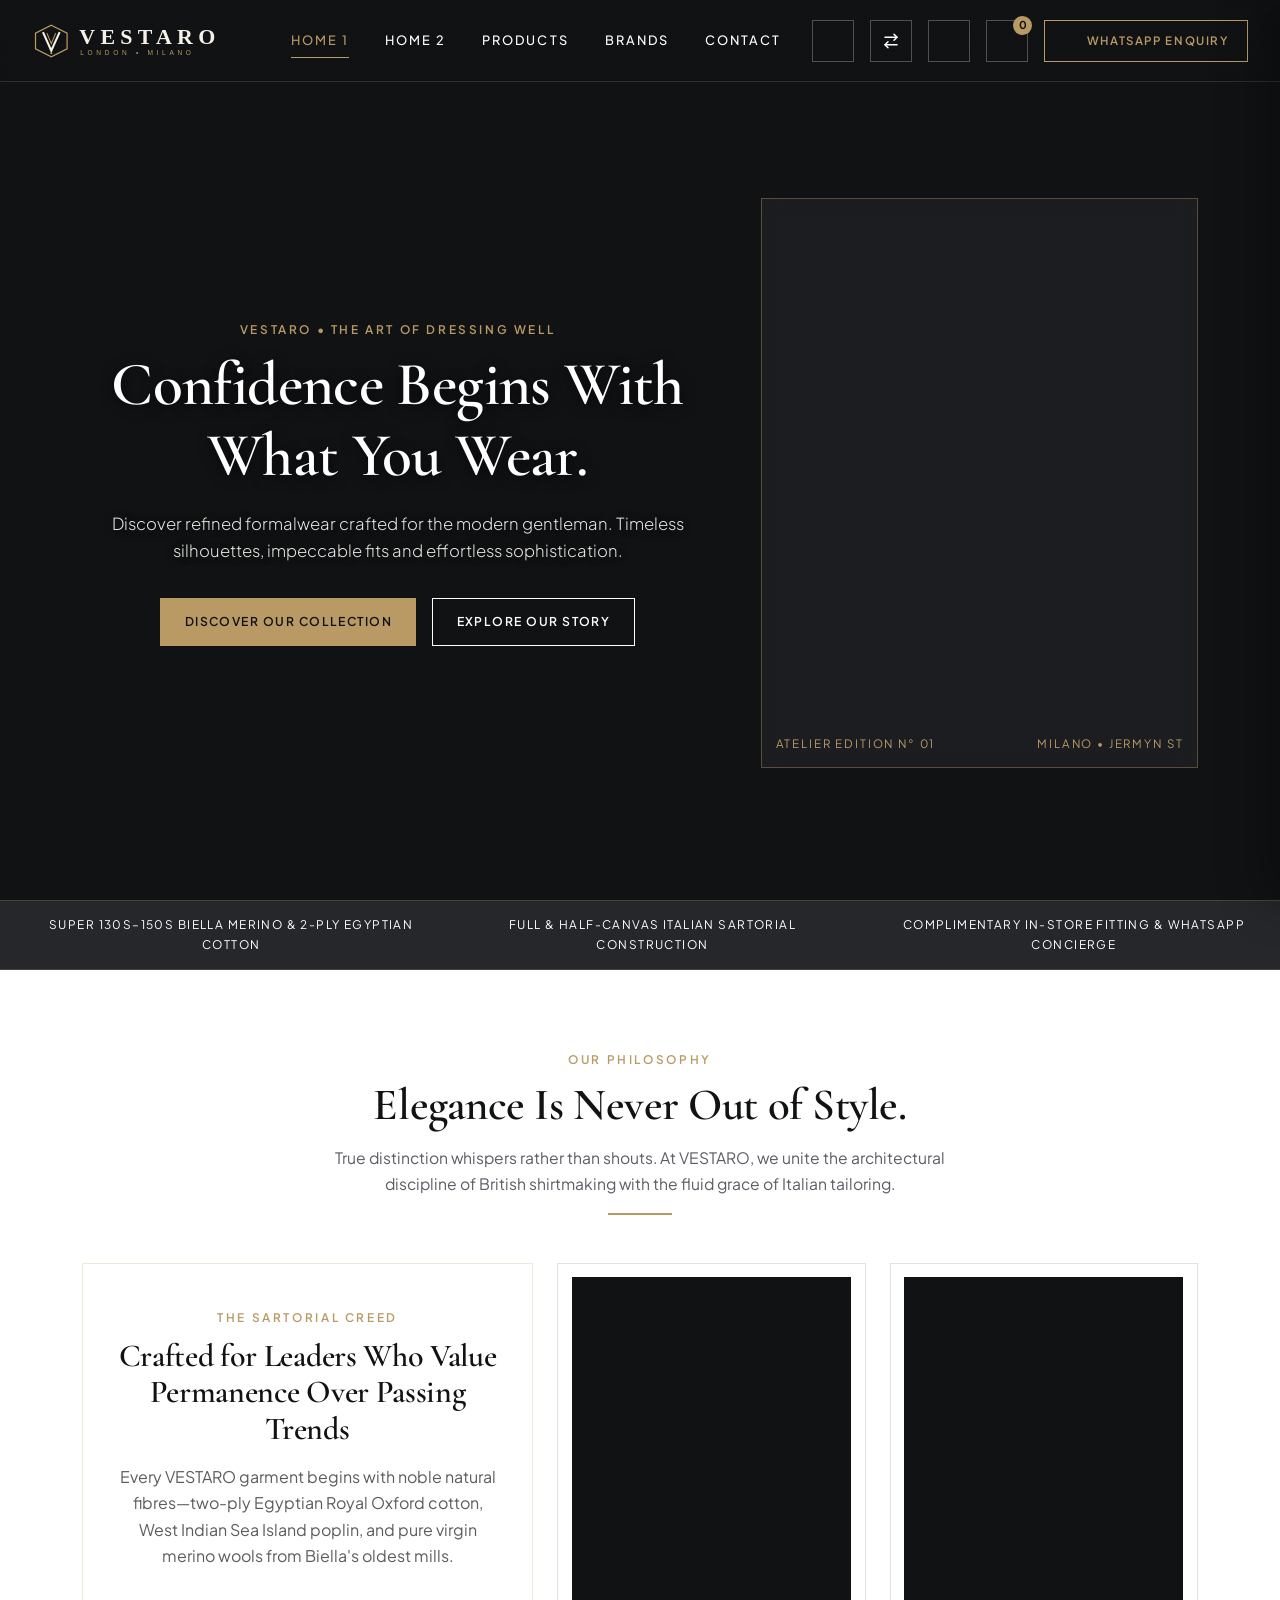
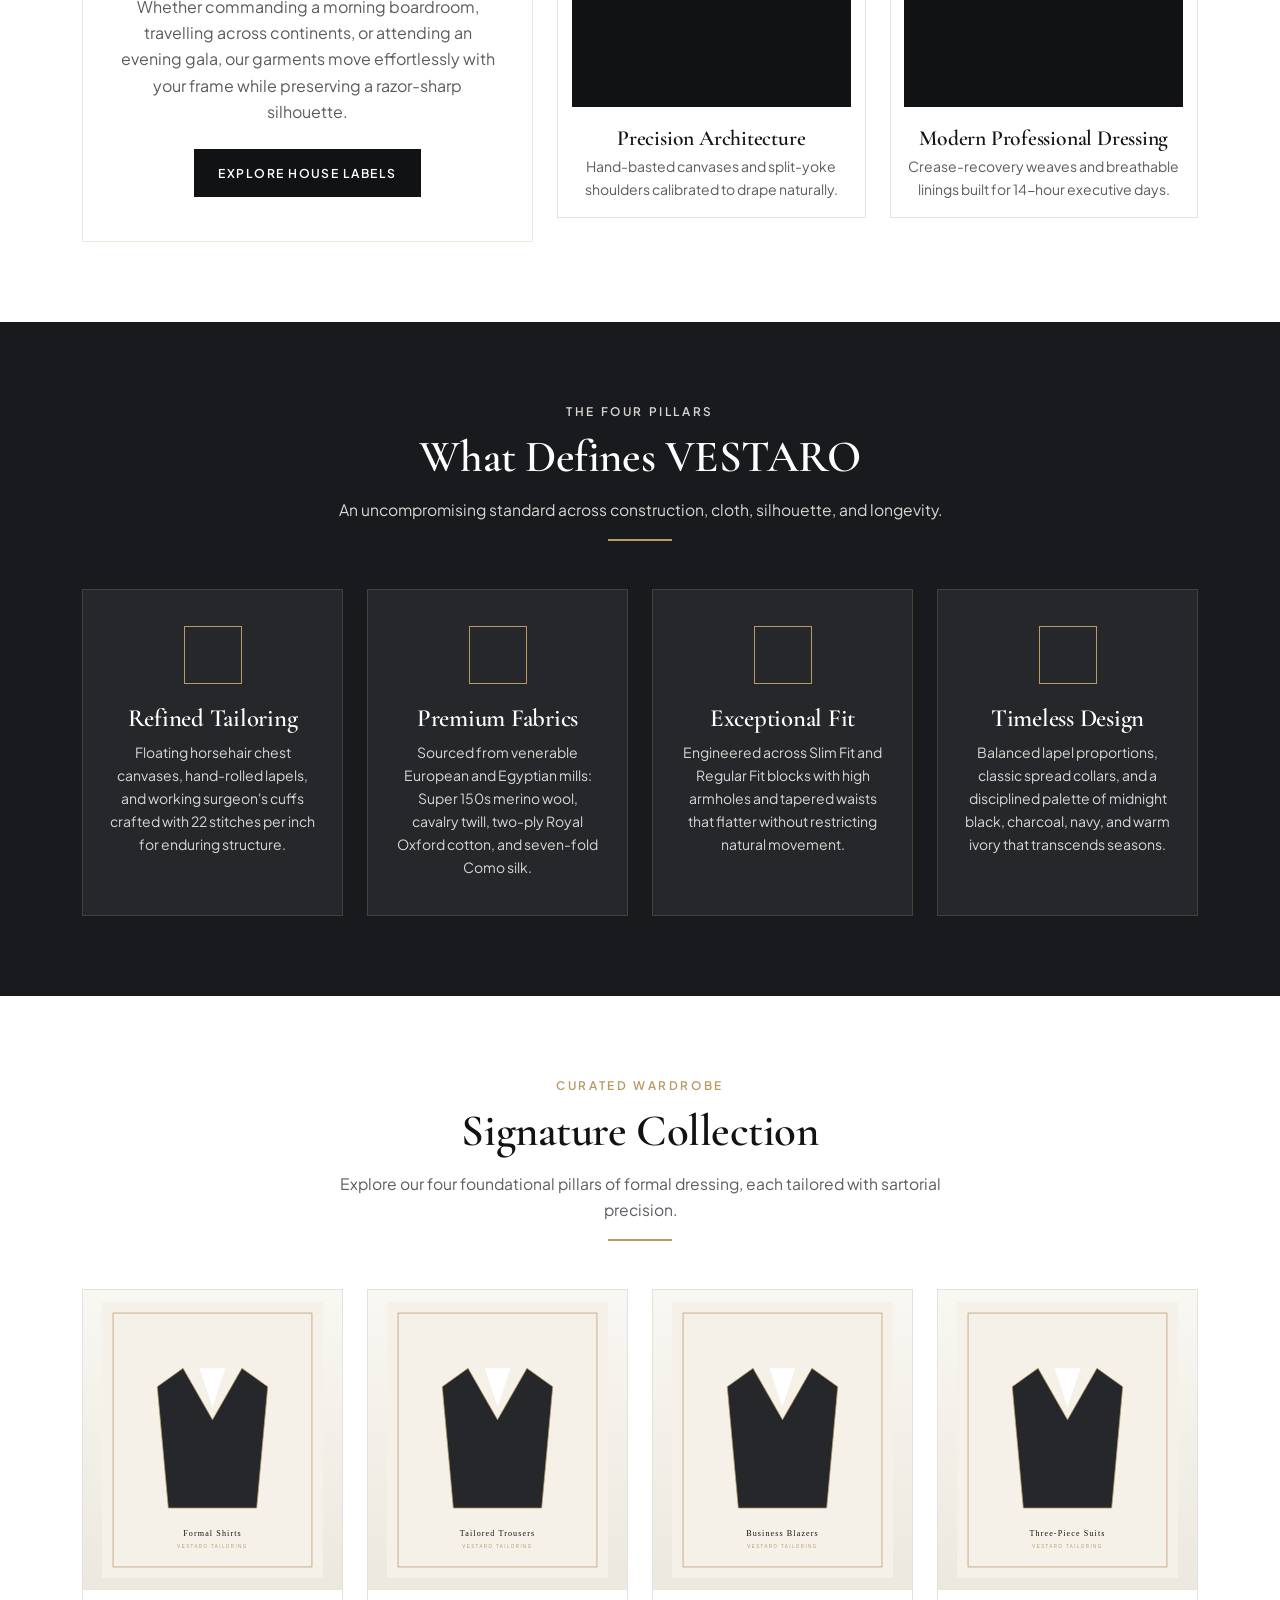
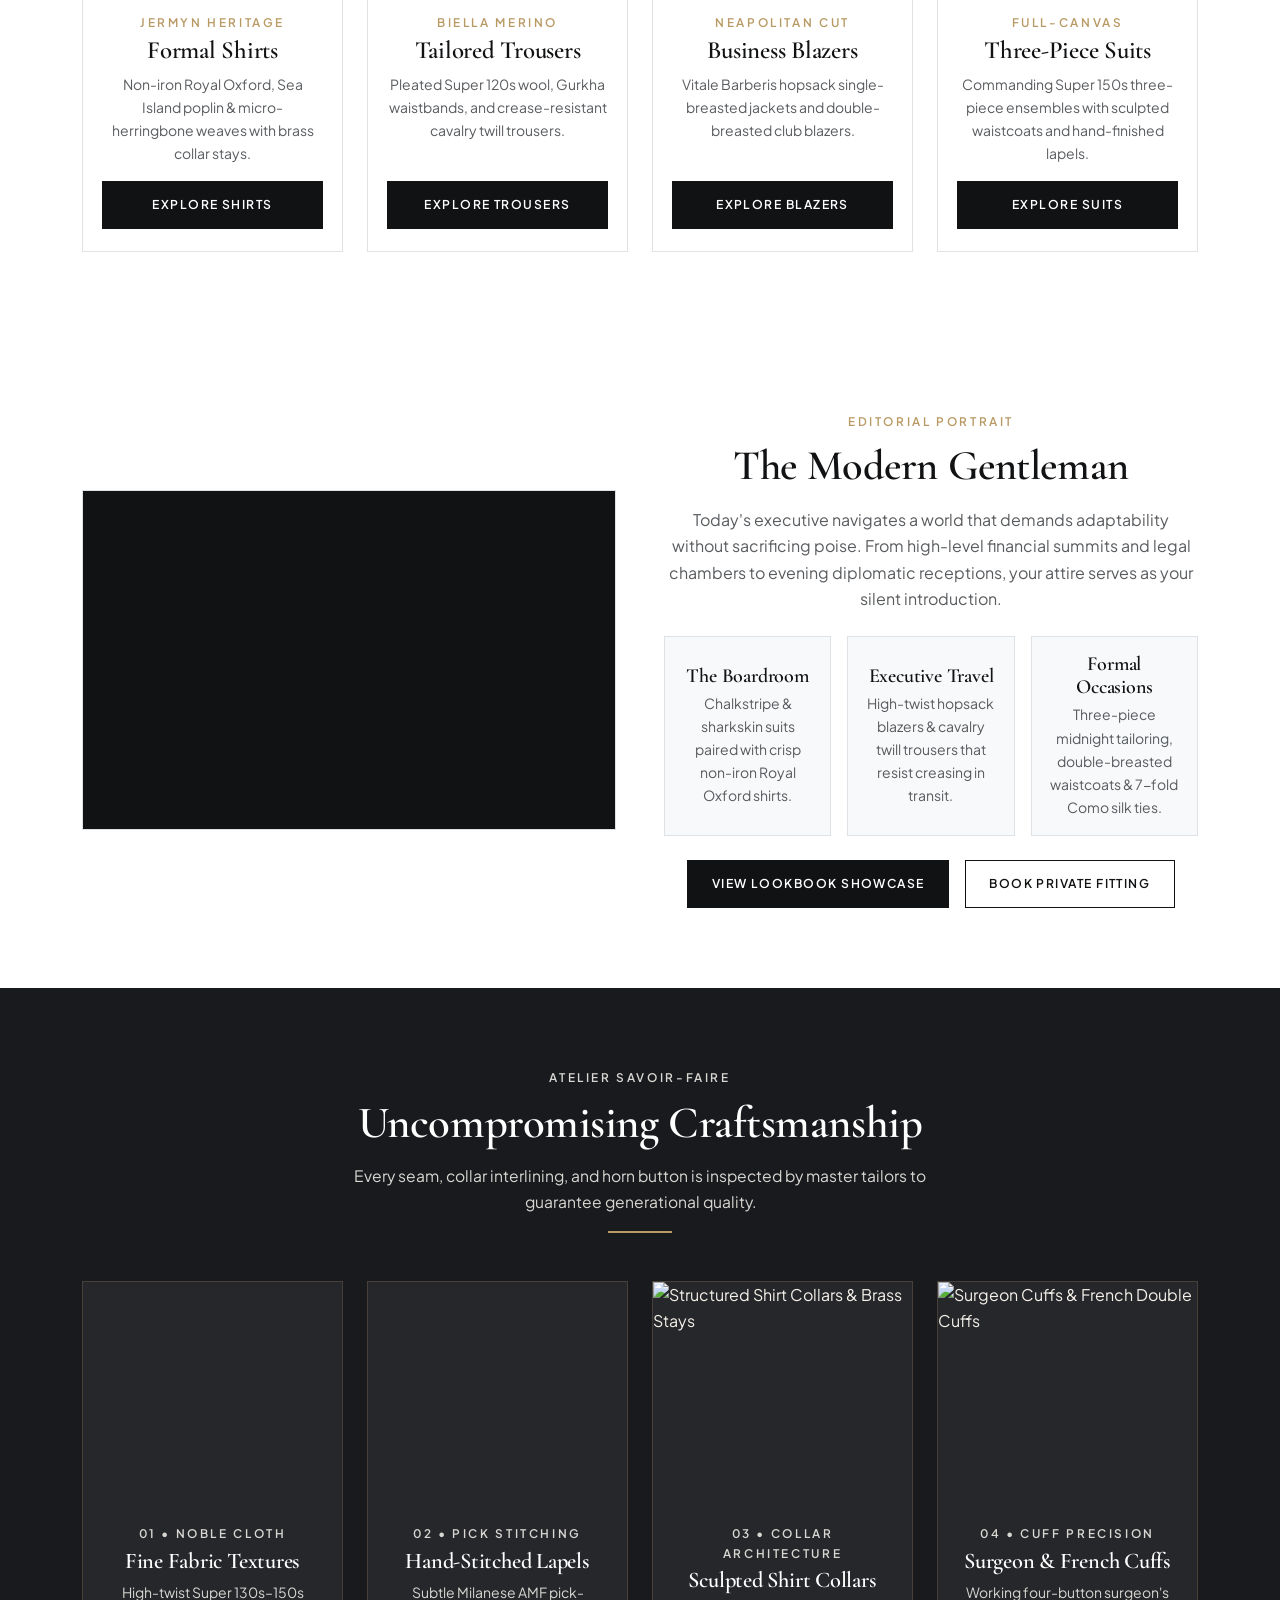
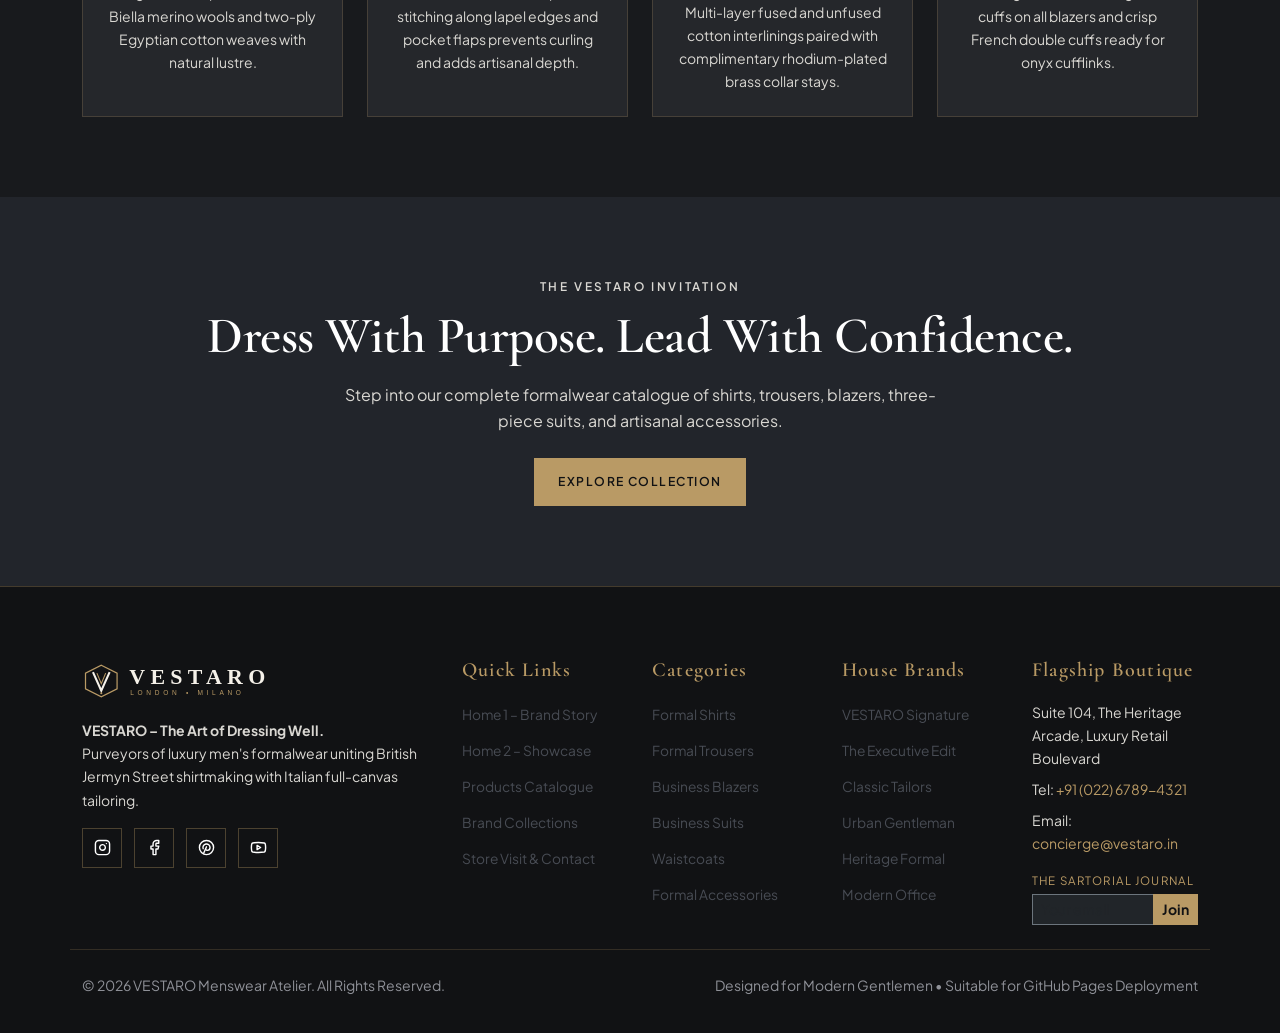
==== commit 7a448705: "Fix 1024px footer left-alignment, light theme contrast, dark theme palette, category tabs layout, an" ====
--- a/index.html
+++ b/index.html
@@ -428,19 +428,19 @@
           </p>
           <div class="row g-3 mb-4">
             <div class="col-sm-4">
-              <div class="p-3 border bg-light h-100">
+              <div class="p-3 border bg-light h-100 modern-gent-card">
                 <h4 class="serif-heading mb-1" style="font-size:1.25rem;">The Boardroom</h4>
                 <p class="small text-muted mb-0">Chalkstripe &amp; sharkskin suits paired with crisp non-iron Royal Oxford shirts.</p>
               </div>
             </div>
             <div class="col-sm-4">
-              <div class="p-3 border bg-light h-100">
+              <div class="p-3 border bg-light h-100 modern-gent-card">
                 <h4 class="serif-heading mb-1" style="font-size:1.25rem;">Executive Travel</h4>
                 <p class="small text-muted mb-0">High-twist hopsack blazers &amp; cavalry twill trousers that resist creasing in transit.</p>
               </div>
             </div>
             <div class="col-sm-4">
-              <div class="p-3 border bg-light h-100">
+              <div class="p-3 border bg-light h-100 modern-gent-card">
                 <h4 class="serif-heading mb-1" style="font-size:1.25rem;">Formal Occasions</h4>
                 <p class="small text-muted mb-0">Three-piece midnight tailoring, double-breasted waistcoats &amp; 7-fold Como silk ties.</p>
               </div>
--- a/assets/css/style.css
+++ b/assets/css/style.css
@@ -8,12 +8,12 @@
 :root {
   --midnight-black: #111214;
   --charcoal: #25272B;
-  --warm-ivory: #F5F1E9;
+  --warm-ivory: #FFFFFF;
   --champagne-gold: #B99A65;
   --champagne-gold-hover: #A3834E;
-  --soft-grey: #D9D7D2;
+  --soft-grey: #484C54;
   --pure-white: #FFFFFF;
-  --muted-text: #686A70;
+  --muted-text: #5A5D64;
   --border-subtle: rgba(185, 154, 101, 0.24);
   --border-dark: rgba(17, 18, 20, 0.12);
   --font-serif: 'Cormorant Garamond', Georgia, serif;
@@ -35,8 +35,8 @@
 
 body {
   font-family: var(--font-sans);
-  background-color: var(--warm-ivory);
-  color: var(--midnight-black);
+  background-color: #FFFFFF !important;
+  color: #111214 !important;
   margin: 0;
   padding: 0;
   overflow-x: hidden;
@@ -291,7 +291,7 @@
   font-weight: 500;
   text-transform: uppercase;
   letter-spacing: 0.16em;
-  color: var(--warm-ivory);
+  color: #FFFFFF !important;
   text-align: center;
 }
 
@@ -308,7 +308,7 @@
 
 .nav-link-vestaro:hover,
 .nav-link-vestaro.active {
-  color: var(--champagne-gold);
+  color: var(--champagne-gold) !important;
 }
 
 .nav-link-vestaro:hover::after,
@@ -327,8 +327,8 @@
 .header-icon-btn {
   position: relative;
   background: transparent;
-  border: 1px solid rgba(245, 241, 233, 0.22);
-  color: var(--warm-ivory);
+  border: 1px solid rgba(245, 241, 233, 0.28);
+  color: #FFFFFF !important;
   width: 42px;
   height: 42px;
   display: inline-flex;
@@ -340,7 +340,7 @@
 
 .header-icon-btn:hover {
   border-color: var(--champagne-gold);
-  color: var(--champagne-gold);
+  color: var(--champagne-gold) !important;
 }
 
 .bag-count-badge {
@@ -565,18 +565,20 @@
 
 .hero-title {
   font-size: clamp(2.4rem, 4.8vw, 4.3rem);
-  color: var(--warm-ivory);
+  color: #FFFFFF !important;
   margin-bottom: 1.15rem;
   text-align: center;
+  text-shadow: 0 2px 14px rgba(0, 0, 0, 0.7);
 }
 
 .hero-subtitle {
   font-size: clamp(0.98rem, 1.3vw, 1.18rem);
-  color: var(--soft-grey);
+  color: #E8E6E2 !important;
   max-width: 660px;
   margin: 0 auto 2.1rem auto;
   font-weight: 300;
   text-align: center;
+  text-shadow: 0 1px 8px rgba(0, 0, 0, 0.6);
 }
 
 /* Home 1 Asymmetrical Editorial Portrait Frame */
@@ -638,23 +640,55 @@
 }
 
 .section-ivory {
-  background-color: var(--warm-ivory);
-  color: var(--midnight-black);
+  background-color: #FFFFFF;
+  color: #111214;
 }
 
 .section-white {
-  background-color: var(--pure-white);
-  color: var(--midnight-black);
+  background-color: #FFFFFF;
+  color: #111214;
 }
 
 .section-dark {
-  background-color: var(--midnight-black);
-  color: var(--warm-ivory);
+  background-color: #181A1D;
+  color: #F5F1E9;
+}
+
+.section-dark h1,
+.section-dark h2,
+.section-dark h3,
+.section-dark h4,
+.section-dark .serif-heading,
+.section-dark .section-header h2 {
+  color: #FFFFFF !important;
+}
+
+.section-dark p,
+.section-dark span,
+.section-dark li,
+.section-dark .section-header p {
+  color: #D9D7D2 !important;
 }
 
 .section-charcoal {
-  background-color: var(--charcoal);
-  color: var(--warm-ivory);
+  background-color: #22252B;
+  color: #F5F1E9;
+}
+
+.section-charcoal h1,
+.section-charcoal h2,
+.section-charcoal h3,
+.section-charcoal h4,
+.section-charcoal .serif-heading,
+.section-charcoal .section-header h2 {
+  color: #FFFFFF !important;
+}
+
+.section-charcoal p,
+.section-charcoal span,
+.section-charcoal li,
+.section-charcoal .section-header p {
+  color: #D9D7D2 !important;
 }
 
 /* Charles Tyrwhitt Inspired Sartorial Promise Ribbon */
@@ -1044,32 +1078,36 @@
    PRODUCTS PAGE – CHARLES TYRWHITT INSPIRED FILTER & CATALOGUE SYSTEM
    ========================================================================== */
 .category-pills-bar {
-  display: grid;
-  grid-template-columns: repeat(5, 1fr);
-  gap: 0.6rem;
+  display: flex;
+  flex-wrap: wrap;
+  justify-content: center;
+  align-items: center;
+  gap: 0.55rem;
   margin-bottom: 1.75rem;
+  width: 100%;
 }
 
 .cat-filter-pill {
-  min-height: 46px;
-  height: auto;
-  padding: 0.55rem 0.5rem;
-  font-size: 0.72rem;
+  min-height: 44px;
+  height: 44px;
+  max-height: 44px;
+  padding: 0 1.25rem;
+  font-size: 0.74rem;
   font-weight: 600;
   text-transform: uppercase;
   letter-spacing: 0.08em;
-  line-height: 1.25;
+  line-height: 44px;
   background: var(--pure-white);
   color: var(--midnight-black);
-  border: 1px solid rgba(17, 18, 20, 0.14);
+  border: 1px solid rgba(17, 18, 20, 0.16);
   cursor: pointer;
   transition: var(--transition-luxury);
   display: inline-flex;
   align-items: center;
   justify-content: center;
   text-align: center;
-  white-space: normal;
-  word-break: normal;
+  white-space: nowrap;
+  flex: 0 0 auto;
 }
 
 .cat-filter-pill:hover,
@@ -1181,6 +1219,7 @@
 
 .philosophy-media-card {
   height: 100%;
+  min-height: 460px;
   display: flex;
   flex-direction: column;
   background: var(--pure-white);
@@ -1189,26 +1228,31 @@
 }
 
 .philosophy-media-stage {
-  flex: 1 1 auto;
-  min-height: 280px;
+  flex: 1 1 360px;
+  min-height: 360px;
   width: 100%;
   overflow: hidden;
   margin-bottom: 0.85rem;
   position: relative;
+  background: #111214;
 }
 
 .philosophy-media-stage video,
 .philosophy-media-stage img {
+  position: absolute;
+  top: 0;
+  left: 0;
   width: 100%;
   height: 100%;
-  object-fit: cover;
+  object-fit: cover !important;
   display: block;
 }
 
 .philosophy-media-caption {
   margin-top: auto;
   text-align: center;
-  padding: 0.25rem;
+  padding: 0.35rem 0.25rem 0.15rem 0.25rem;
+  flex-shrink: 0;
 }
 
 /* Home 2 Hero Lookbook Triptych Cards */
@@ -1761,7 +1805,20 @@
   }
 
   .category-pills-bar {
-    grid-template-columns: repeat(2, 1fr);
+    display: flex;
+    flex-wrap: wrap;
+    gap: 0.45rem;
+  }
+
+  .cat-filter-pill {
+    flex: 1 1 calc(50% - 0.45rem);
+    min-width: 130px;
+    white-space: normal;
+    line-height: 1.2;
+    padding: 0.4rem 0.5rem;
+    font-size: 0.7rem;
+    height: auto;
+    min-height: 42px;
   }
 
   .product-card {
@@ -1791,28 +1848,53 @@
   }
 }
 
-/* 768px and 1024px Footer 2x2 Balanced Grid Layout */
+/* 768px and 1024px Footer 2x2 Balanced Grid Layout (Left-Aligned Brand at 1024px) */
 @media (min-width: 768px) and (max-width: 1199.98px) {
   .site-footer .footer-col-brand {
-    text-align: center;
+    text-align: left !important;
     margin-bottom: 2.5rem;
   }
   .site-footer .footer-col-brand .brand-logo,
   .site-footer .footer-col-brand .social-icons-row {
+    justify-content: flex-start !important;
+    margin-left: 0 !important;
+    margin-right: auto !important;
+  }
+  .site-footer .footer-col-brand p {
+    margin-left: 0 !important;
+    margin-right: auto !important;
+    text-align: left !important;
+    max-width: 540px;
+  }
+  .site-footer .footer-col-links {
+    text-align: left !important;
+    padding-left: 1.5rem;
+    padding-right: 1.5rem;
+    margin-bottom: 2rem;
+  }
+  .site-footer .footer-col-links .footer-links {
+    align-items: flex-start !important;
+  }
+
+  /* 768px and 1024px: All Three Cards in Row Have Exact Equal Height & Proportions */
+  .hero-triptych-card,
+  .modern-gent-card {
+    min-height: 150px;
+    height: 100% !important;
+    display: flex;
+    flex-direction: column;
     justify-content: center;
-    margin-left: auto;
-    margin-right: auto;
-  }
-  .site-footer .footer-col-brand p {
-    margin-left: auto;
-    margin-right: auto;
-    max-width: 540px;
-  }
-  .site-footer .footer-col-links {
-    padding-left: 2rem;
-    padding-right: 2rem;
-    margin-bottom: 2rem;
-  }
+  }
+}
+
+.modern-gent-card {
+  height: 100%;
+  min-height: 140px;
+  display: flex;
+  flex-direction: column;
+  justify-content: center;
+  align-items: center;
+  text-align: center;
 }
 
 @media (min-width: 1920px) {
@@ -1957,112 +2039,196 @@
 
 /* ==========================================================================
    DARK THEME MODE [data-theme="dark"]
+   Entire website transforms into a cohesive luxury dark grey aesthetic
    ========================================================================== */
-[data-theme="dark"] {
-  --midnight-black: #F5F1E9;
-  --charcoal: #E0DCD3;
-  --warm-ivory: #16181B;
-  --soft-grey: #484C54;
-  --pure-white: #1E2024;
-}
-
 [data-theme="dark"] body {
-  background-color: #111214 !important;
-  color: #E6E4DD !important;
-}
-
-[data-theme="dark"] .site-header {
-  background: #111214 !important;
-  border-bottom: 1px solid rgba(185, 154, 101, 0.25);
-}
-
-[data-theme="dark"] .section-ivory {
-  background-color: #141619 !important;
-  color: #E6E4DD !important;
-}
-
-[data-theme="dark"] .section-white {
-  background-color: #181A1D !important;
-  color: #E6E4DD !important;
-}
-
-[data-theme="dark"] .bg-white {
-  background-color: #1E2024 !important;
-  color: #E6E4DD !important;
-}
-
-[data-theme="dark"] .border {
-  border-color: rgba(185, 154, 101, 0.22) !important;
+  background-color: #121316 !important;
+  color: #D9D7D2 !important;
+}
+
+/* ALL in-between sections become rich dark grey / charcoal */
+[data-theme="dark"] section,
+[data-theme="dark"] .section-ivory,
+[data-theme="dark"] .section-white,
+[data-theme="dark"] .section-padding {
+  background-color: #181A1E !important;
+  color: #D9D7D2 !important;
+}
+
+[data-theme="dark"] .section-dark {
+  background-color: #121316 !important;
+  color: #F5F1E9 !important;
+}
+
+[data-theme="dark"] .section-charcoal {
+  background-color: #16181C !important;
+  color: #F5F1E9 !important;
+}
+
+/* Headings in Dark Theme */
+[data-theme="dark"] h1,
+[data-theme="dark"] h2,
+[data-theme="dark"] h3,
+[data-theme="dark"] h4,
+[data-theme="dark"] h5,
+[data-theme="dark"] h6,
+[data-theme="dark"] .serif-heading,
+[data-theme="dark"] .section-header h2 {
+  color: #F5F1E9 !important;
+}
+
+/* Paragraphs & Text in Dark Theme */
+[data-theme="dark"] p,
+[data-theme="dark"] span,
+[data-theme="dark"] li,
+[data-theme="dark"] .section-header p {
+  color: #D9D7D2 !important;
 }
 
 [data-theme="dark"] .text-muted {
-  color: #A6A9B0 !important;
-}
-
+  color: #9FA2A8 !important;
+}
+
+[data-theme="dark"] .eyebrow-tag {
+  color: #B99A65 !important;
+}
+
+/* All Cards, Panels, Containers in Dark Theme */
+[data-theme="dark"] .bg-white,
+[data-theme="dark"] .philosophy-quote-box,
+[data-theme="dark"] .philosophy-media-card,
+[data-theme="dark"] .pillar-card,
+[data-theme="dark"] .signature-card,
+[data-theme="dark"] .pairing-look-card,
+[data-theme="dark"] .contact-info-card,
+[data-theme="dark"] .product-card,
+[data-theme="dark"] .product-card-body,
+[data-theme="dark"] .product-details-box,
+[data-theme="dark"] .brand-showcase-card,
+[data-theme="dark"] .catalogue-toolbar,
+[data-theme="dark"] .filter-sidebar-card,
+[data-theme="dark"] .filter-sidebar-drawer,
+[data-theme="dark"] .shopping-bag-drawer,
+[data-theme="dark"] .quick-view-dialog,
+[data-theme="dark"] .search-overlay,
+[data-theme="dark"] .luxury-accordion .accordion-item {
+  background-color: #22252B !important;
+  color: #D9D7D2 !important;
+  border-color: rgba(185, 154, 101, 0.25) !important;
+}
+
+[data-theme="dark"] .pairing-mini-slot {
+  background-color: #1A1D22 !important;
+  border-color: rgba(185, 154, 101, 0.2) !important;
+  color: #D9D7D2 !important;
+}
+
+[data-theme="dark"] .pairing-mini-slot strong {
+  color: #F5F1E9 !important;
+}
+
+[data-theme="dark"] .faq-accordion-btn {
+  background-color: #22252B !important;
+  color: #F5F1E9 !important;
+}
+
+[data-theme="dark"] .faq-accordion-btn:not(.collapsed) {
+  background-color: #282C34 !important;
+  color: var(--champagne-gold) !important;
+}
+
+[data-theme="dark"] .faq-accordion-body {
+  background-color: #1A1D22 !important;
+  color: #D9D7D2 !important;
+}
+
+/* Category Pills in Products Page in Dark Theme */
 [data-theme="dark"] .cat-filter-pill {
-  background: #1E2024;
-  color: #E6E4DD;
-  border-color: rgba(185, 154, 101, 0.25);
+  background-color: #22252B !important;
+  color: #F5F1E9 !important;
+  border-color: rgba(185, 154, 101, 0.28) !important;
 }
 
 [data-theme="dark"] .cat-filter-pill:hover,
 [data-theme="dark"] .cat-filter-pill.active {
-  background: var(--champagne-gold);
-  color: #111214;
-  border-color: var(--champagne-gold);
-}
-
-[data-theme="dark"] .product-card,
-[data-theme="dark"] .product-details-box,
-[data-theme="dark"] .shopping-bag-drawer,
-[data-theme="dark"] .filter-sidebar-drawer,
-[data-theme="dark"] .quick-view-dialog,
-[data-theme="dark"] .search-overlay,
-[data-theme="dark"] .pairing-look-card,
-[data-theme="dark"] .philosophy-quote-box,
-[data-theme="dark"] .philosophy-media-card,
-[data-theme="dark"] .contact-card-box,
-[data-theme="dark"] .faq-accordion-item,
-[data-theme="dark"] .faq-accordion-btn,
-[data-theme="dark"] .faq-accordion-body {
-  background-color: #1A1D21 !important;
-  color: #E6E4DD !important;
+  background-color: var(--champagne-gold) !important;
+  color: #111214 !important;
+  border-color: var(--champagne-gold) !important;
+}
+
+/* Form inputs & controls in Dark Theme */
+[data-theme="dark"] .form-control-vestaro,
+[data-theme="dark"] input,
+[data-theme="dark"] select,
+[data-theme="dark"] textarea {
+  background-color: #181A1E !important;
+  color: #F5F1E9 !important;
+  border-color: rgba(185, 154, 101, 0.28) !important;
+}
+
+[data-theme="dark"] .form-control-vestaro:focus {
+  border-color: var(--champagne-gold) !important;
+  box-shadow: 0 0 0 3px rgba(185, 154, 101, 0.25) !important;
+}
+
+/* Sizing buttons in Dark Theme */
+[data-theme="dark"] .size-pill-mini,
+[data-theme="dark"] .size-guide-btn,
+[data-theme="dark"] .js-filter-size-btn {
+  background-color: #181A1E !important;
+  color: #F5F1E9 !important;
+  border-color: rgba(185, 154, 101, 0.28) !important;
+}
+
+[data-theme="dark"] .size-pill-mini.active,
+[data-theme="dark"] .js-filter-size-btn.active {
+  background-color: var(--champagne-gold) !important;
+  color: #111214 !important;
+  border-color: var(--champagne-gold) !important;
+}
+
+/* Outlines & Borders in Dark Theme */
+[data-theme="dark"] .border,
+[data-theme="dark"] .border-bottom,
+[data-theme="dark"] .border-top {
   border-color: rgba(185, 154, 101, 0.22) !important;
 }
 
-[data-theme="dark"] .faq-accordion-btn:not(.collapsed) {
-  background: #24272D !important;
+/* Buttons in Dark Theme */
+[data-theme="dark"] .btn-vestaro-outline-dark {
+  border-color: var(--champagne-gold) !important;
   color: var(--champagne-gold) !important;
-}
-
-[data-theme="dark"] .form-control-vestaro {
-  background-color: #15171A !important;
-  color: #F5F1E9 !important;
+  background-color: transparent !important;
+}
+
+[data-theme="dark"] .btn-vestaro-outline-dark:hover {
+  background-color: var(--champagne-gold) !important;
+  color: #111214 !important;
+}
+
+[data-theme="dark"] .btn-vestaro-dark {
+  background-color: var(--champagne-gold) !important;
+  color: #111214 !important;
+  border-color: var(--champagne-gold) !important;
+}
+
+[data-theme="dark"] .btn-vestaro-dark:hover {
+  background-color: var(--champagne-gold-hover) !important;
+  color: #111214 !important;
+}
+
+/* Sartorial promise bar in Dark Theme */
+[data-theme="dark"] .sartorial-promise-bar {
+  background-color: #1A1D22 !important;
   border-color: rgba(185, 154, 101, 0.25) !important;
 }
 
-[data-theme="dark"] .btn-vestaro-outline-dark {
-  border-color: var(--champagne-gold);
-  color: var(--champagne-gold);
-}
-
-[data-theme="dark"] .btn-vestaro-outline-dark:hover {
-  background-color: var(--champagne-gold);
-  color: #111214;
-}
-
-[data-theme="dark"] .btn-vestaro-dark {
-  background-color: var(--champagne-gold);
-  color: #111214;
-}
-
-[data-theme="dark"] .btn-vestaro-dark:hover {
-  background-color: #A3844D;
-  color: #111214;
+[data-theme="dark"] .sartorial-promise-item {
+  color: #D9D7D2 !important;
 }
 
 [data-theme="dark"] .hero-triptych-card {
-  background: rgba(22, 24, 27, 0.9);
+  background: rgba(22, 24, 27, 0.95) !important;
 }
 
 /* ==========================================================================
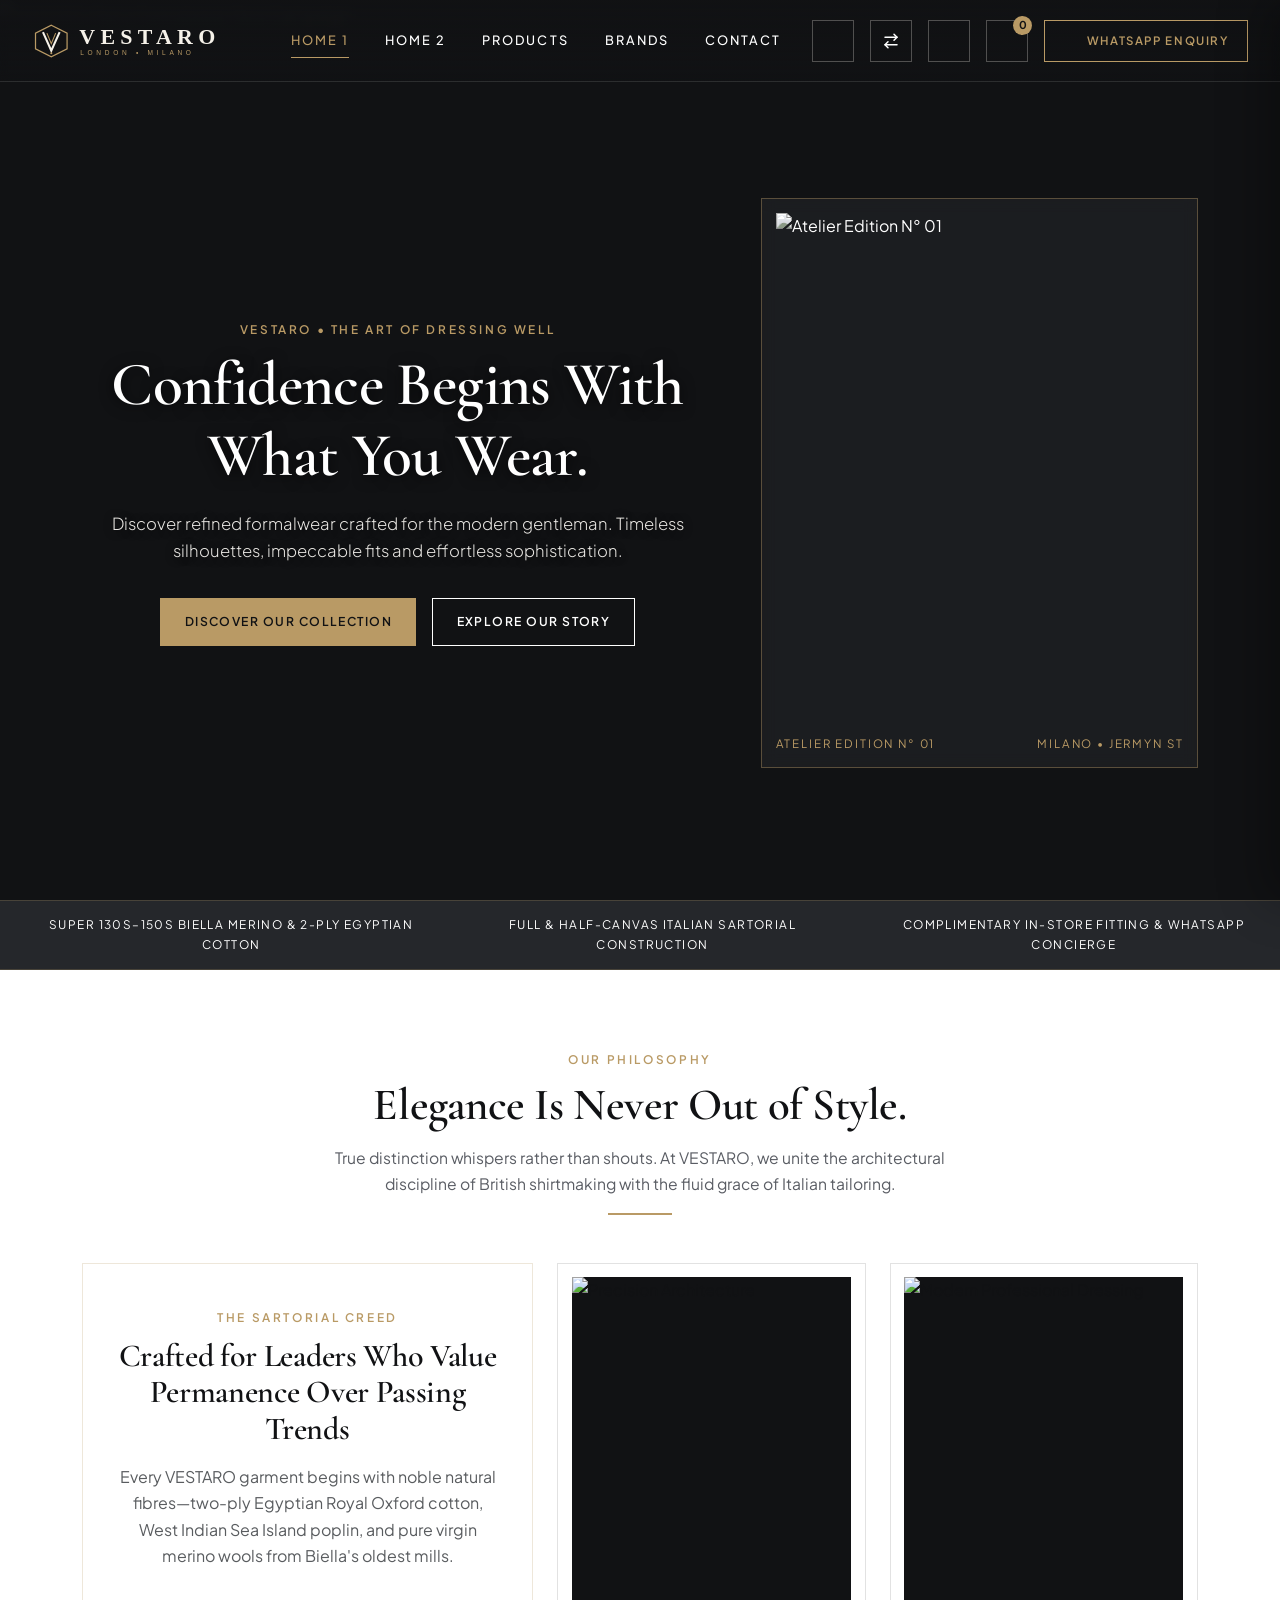
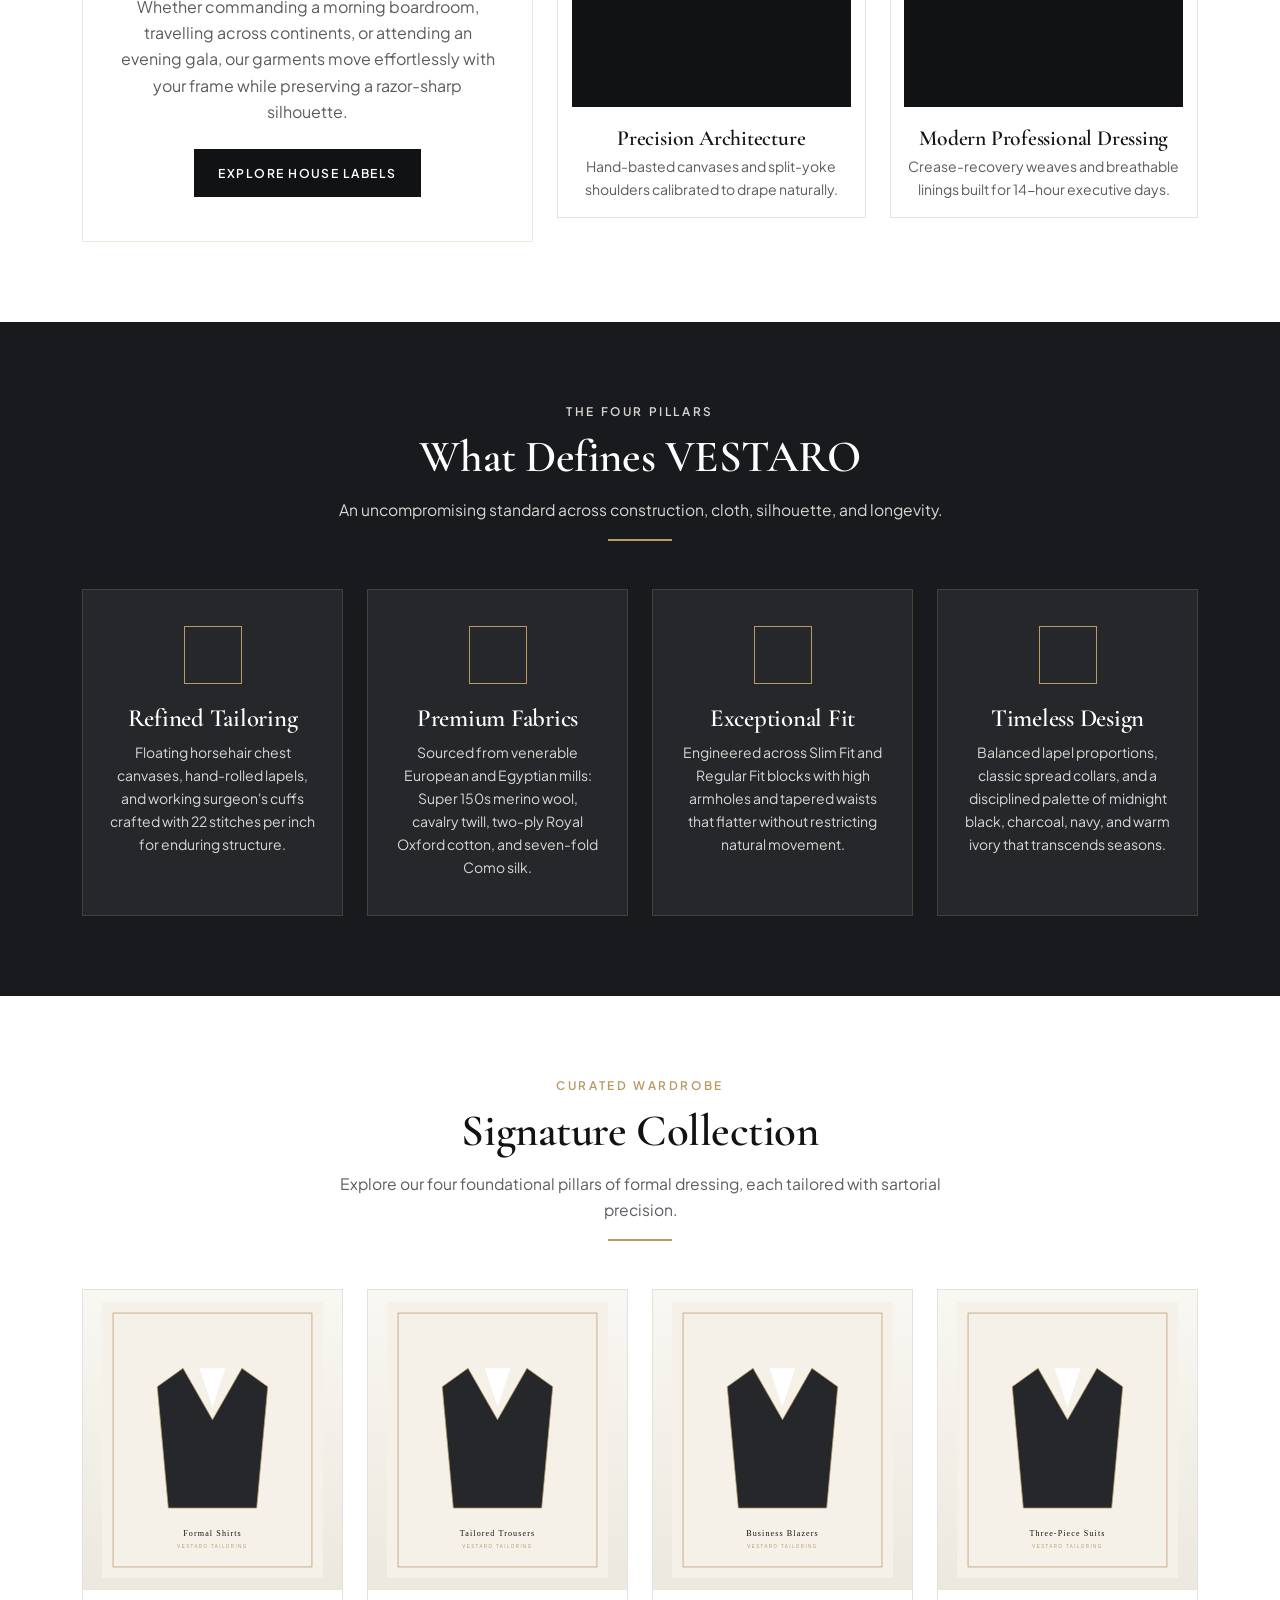
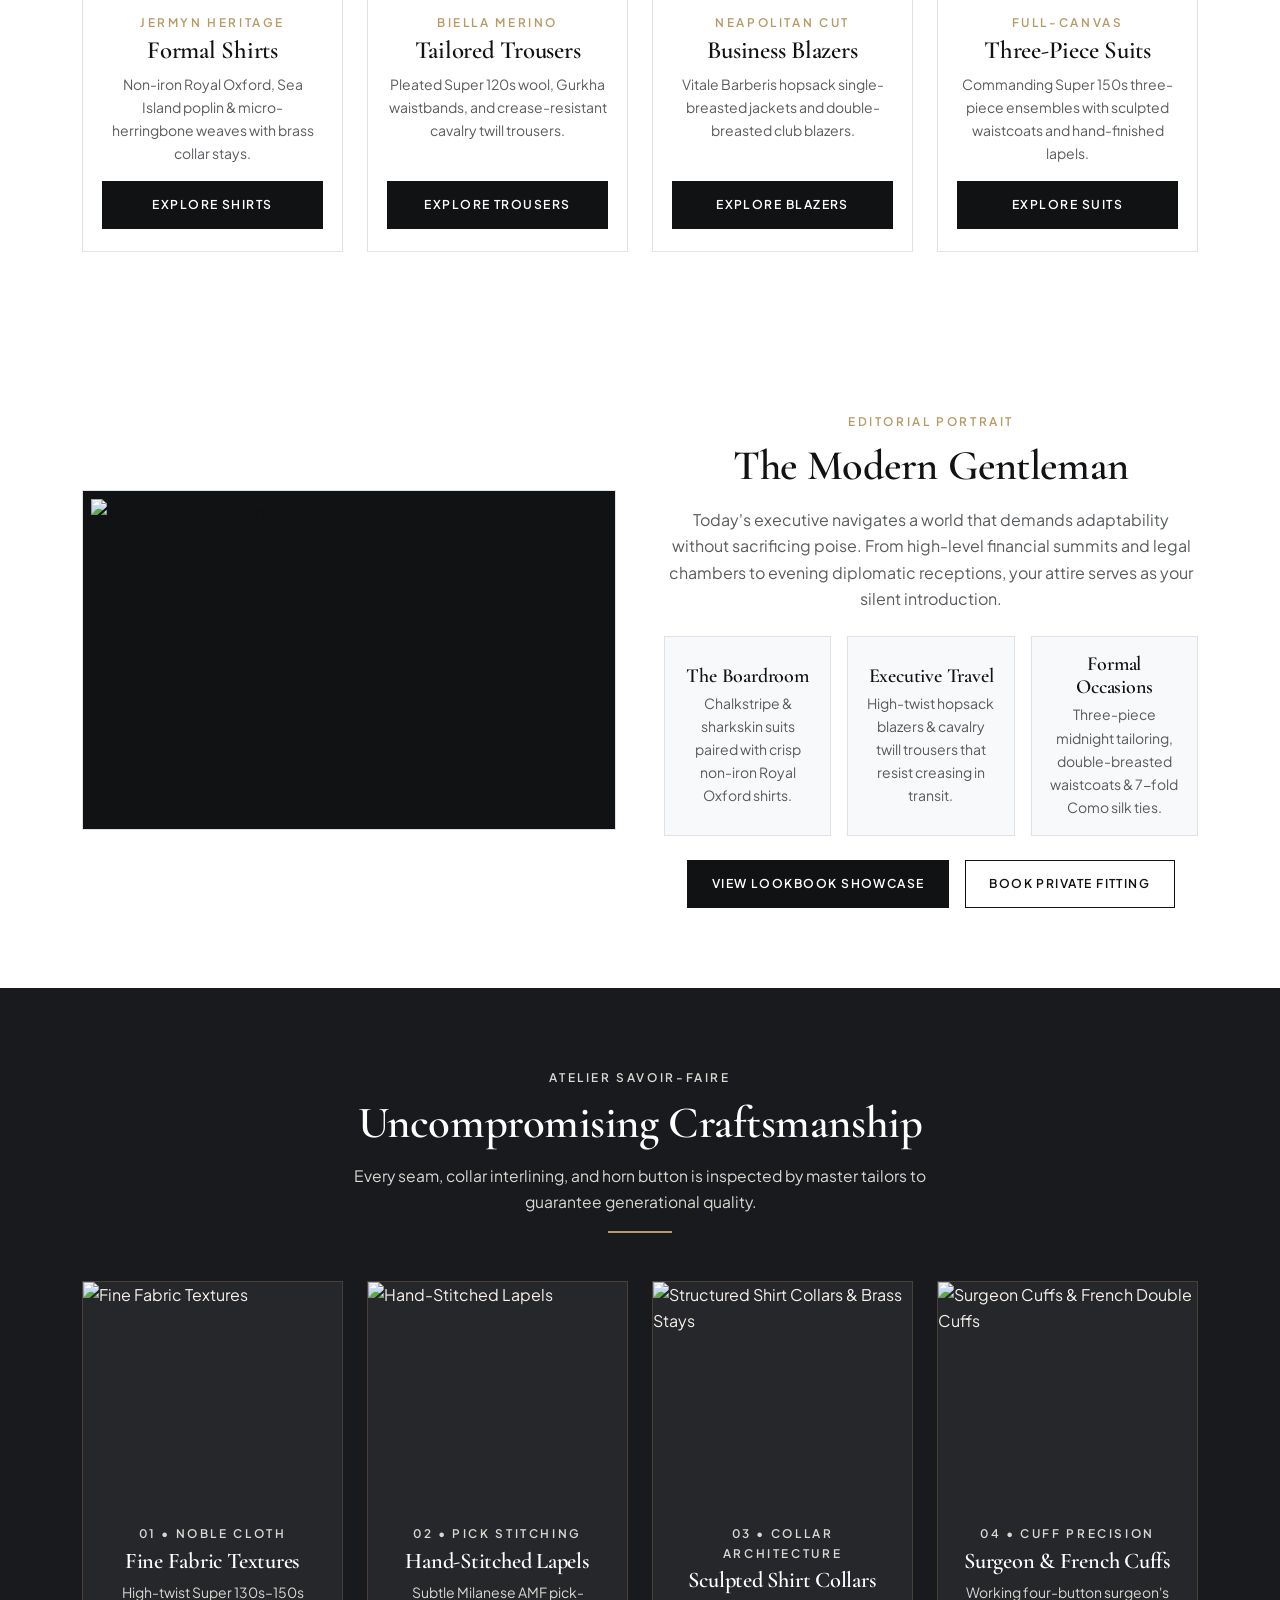
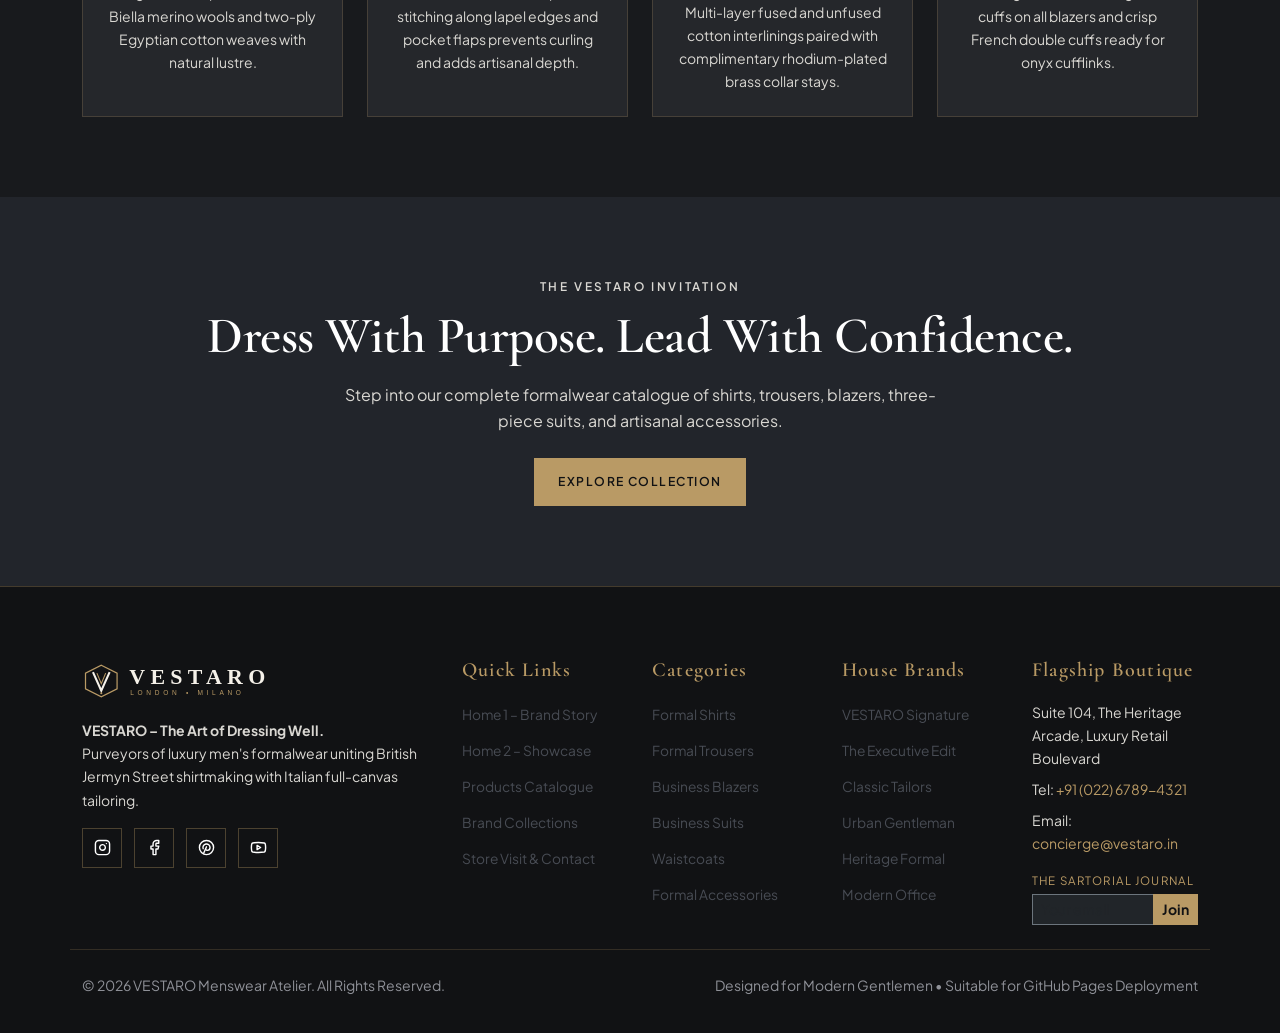
==== commit 56f696e0: "Optimize for GitHub Pages: remove 400MB heavy 4K videos causing Pages deployment sync timeout, repla" ====
--- a/index.html
+++ b/index.html
@@ -130,9 +130,7 @@
        1. HERO SECTION (Asymmetrical Monochrome Editorial + Film)
        ======================================================================== -->
   <section class="hero-section">
-    <video class="hero-bg-media hero-bg-monochrome" autoplay muted loop playsinline poster="https://images.unsplash.com/photo-1507679799987-c73779587ccf?auto=format&fit=crop&w=1800&q=85">
-      <source src="videos/5631763-uhd_3840_2160_24fps.mp4" type="video/mp4" />
-    </video>
+    <img class="hero-bg-media hero-bg-monochrome" src="https://images.unsplash.com/photo-1507679799987-c73779587ccf?auto=format&fit=crop&w=1800&q=85" alt="VESTARO Men's Formalwear Hero Campaign" />
     <div class="hero-overlay"></div>
 
     <div class="container hero-content-wrap">
@@ -157,9 +155,7 @@
         <!-- Right Asymmetrical Editorial Monochrome Portrait Frame -->
         <div class="col-lg-5">
           <div class="editorial-asym-frame gsap-hero-reveal">
-            <video autoplay muted loop playsinline poster="https://images.unsplash.com/photo-1594938298603-c8148c4dae35?auto=format&fit=crop&w=900&q=85">
-              <source src="videos/10319603-uhd_2160_3840_25fps.mp4" type="video/mp4" />
-            </video>
+            <img src="https://images.unsplash.com/photo-1594938298603-c8148c4dae35?auto=format&fit=crop&w=900&q=85" alt="Atelier Edition N° 01" style="width:100%;height:100%;object-fit:cover;" />
             <div class="editorial-caption-badge">
               <span>ATELIER EDITION N° 01</span>
               <span>MILANO • JERMYN ST</span>
@@ -222,9 +218,7 @@
             <div class="col-md-6">
               <div class="philosophy-media-card">
                 <div class="philosophy-media-stage">
-                  <video autoplay muted loop playsinline poster="https://images.unsplash.com/photo-1617137984095-74e4e5e3613f?auto=format&fit=crop&w=800&q=85">
-                    <source src="videos/10320260-uhd_2160_3840_25fps.mp4" type="video/mp4" />
-                  </video>
+                  <img src="https://images.unsplash.com/photo-1617137984095-74e4e5e3613f?auto=format&fit=crop&w=800&q=85" alt="Precision Architecture" />
                 </div>
                 <div class="philosophy-media-caption">
                   <h4 class="serif-heading mb-1" style="font-size:1.35rem;">Precision Architecture</h4>
@@ -235,9 +229,7 @@
             <div class="col-md-6">
               <div class="philosophy-media-card">
                 <div class="philosophy-media-stage">
-                  <video autoplay muted loop playsinline poster="https://images.unsplash.com/photo-1593032465175-481ac7f401a0?auto=format&fit=crop&w=800&q=85">
-                    <source src="videos/4651577-uhd_2160_4096_30fps.mp4" type="video/mp4" />
-                  </video>
+                  <img src="https://images.unsplash.com/photo-1593032465175-481ac7f401a0?auto=format&fit=crop&w=800&q=85" alt="Modern Professional Dressing" />
                 </div>
                 <div class="philosophy-media-caption">
                   <h4 class="serif-heading mb-1" style="font-size:1.35rem;">Modern Professional Dressing</h4>
@@ -415,9 +407,7 @@
       <div class="row g-5 align-items-center">
         <div class="col-lg-6" data-aos="fade-right">
           <div class="position-relative border p-2" style="background:#111214;">
-            <video autoplay muted loop playsinline style="width:100%;aspect-ratio:16/10;object-fit:cover;" poster="https://images.unsplash.com/photo-1507679799987-c73779587ccf?auto=format&fit=crop&w=1200&q=85">
-              <source src="videos/6099468-uhd_4096_2160_30fps.mp4" type="video/mp4" />
-            </video>
+            <img src="https://images.unsplash.com/photo-1507679799987-c73779587ccf?auto=format&fit=crop&w=1200&q=85" alt="The Modern Gentleman" style="width:100%;aspect-ratio:16/10;object-fit:cover;" />
           </div>
         </div>
         <div class="col-lg-6 text-center" data-aos="fade-left">
@@ -473,9 +463,7 @@
         <div class="col-md-6 col-lg-3" data-aos="fade-up" data-aos-delay="50">
           <div class="craft-detail-card">
             <div class="craft-detail-media">
-              <video autoplay muted loop playsinline poster="https://images.unsplash.com/photo-1602810318383-e386cc2a3ccf?auto=format&fit=crop&w=800&q=85">
-                <source src="videos/4651610-uhd_2160_4096_30fps.mp4" type="video/mp4" />
-              </video>
+              <img src="https://images.unsplash.com/photo-1602810318383-e386cc2a3ccf?auto=format&fit=crop&w=800&q=85" alt="Fine Fabric Textures" loading="lazy" />
             </div>
             <div class="craft-detail-body">
               <span class="eyebrow-tag mb-1">01 • NOBLE CLOTH</span>
@@ -490,9 +478,7 @@
         <div class="col-md-6 col-lg-3" data-aos="fade-up" data-aos-delay="100">
           <div class="craft-detail-card">
             <div class="craft-detail-media">
-              <video autoplay muted loop playsinline poster="https://images.unsplash.com/photo-1594938298603-c8148c4dae35?auto=format&fit=crop&w=800&q=85">
-                <source src="videos/8939335-hd_1920_1080_25fps.mp4" type="video/mp4" />
-              </video>
+              <img src="https://images.unsplash.com/photo-1594938298603-c8148c4dae35?auto=format&fit=crop&w=800&q=85" alt="Hand-Stitched Lapels" loading="lazy" />
             </div>
             <div class="craft-detail-body">
               <span class="eyebrow-tag mb-1">02 • PICK STITCHING</span>
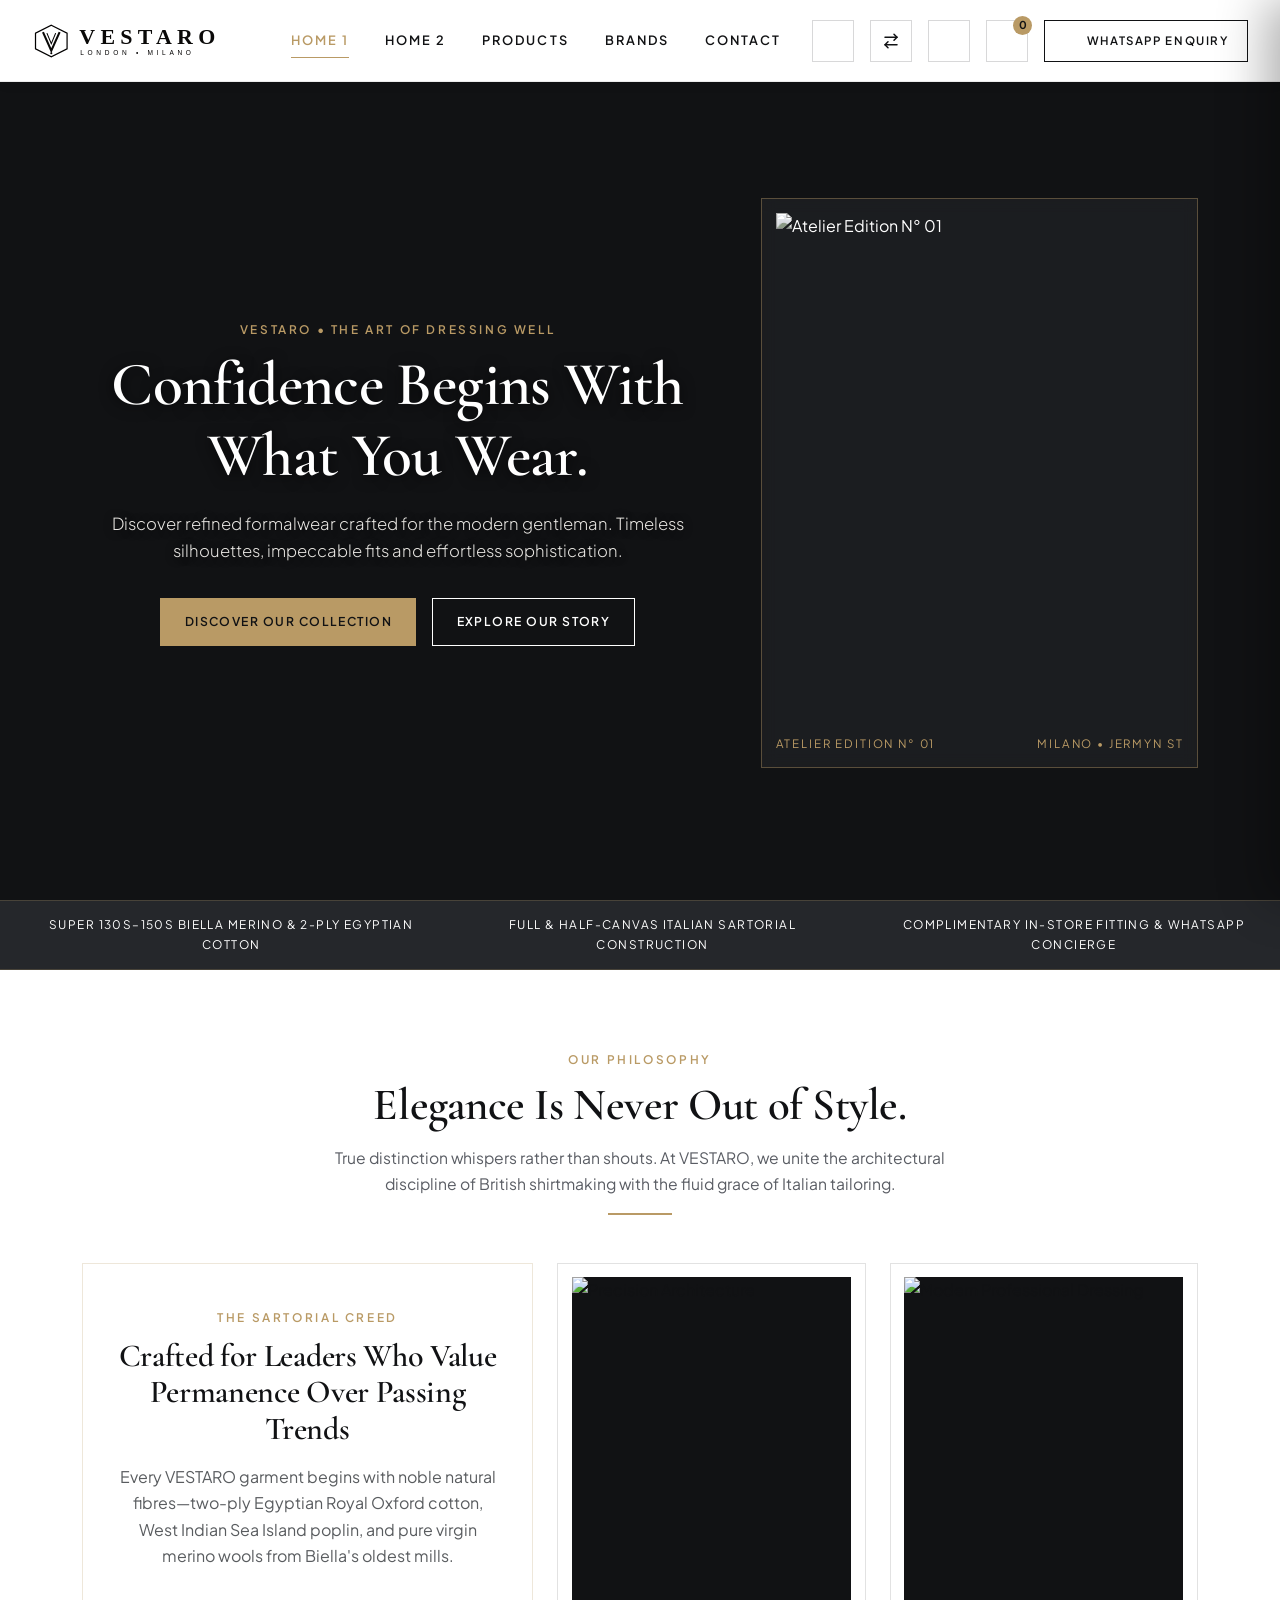
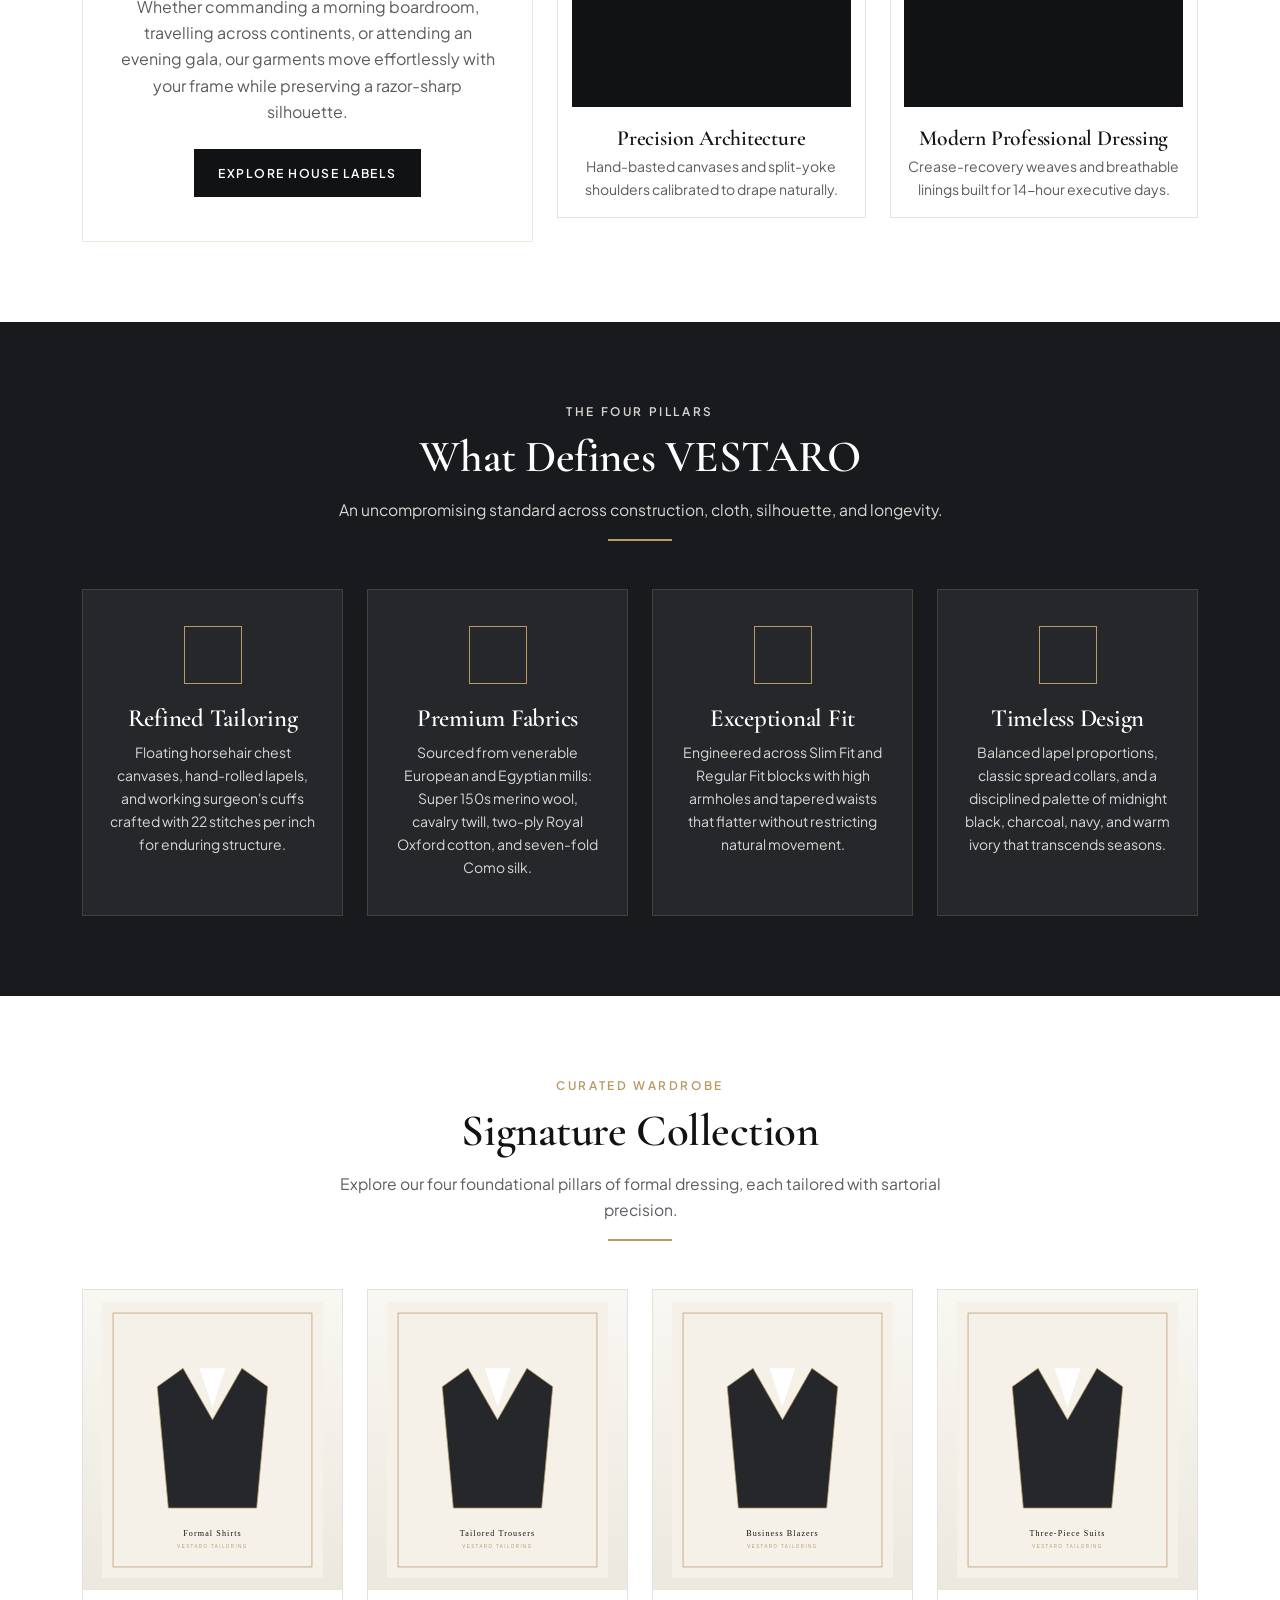
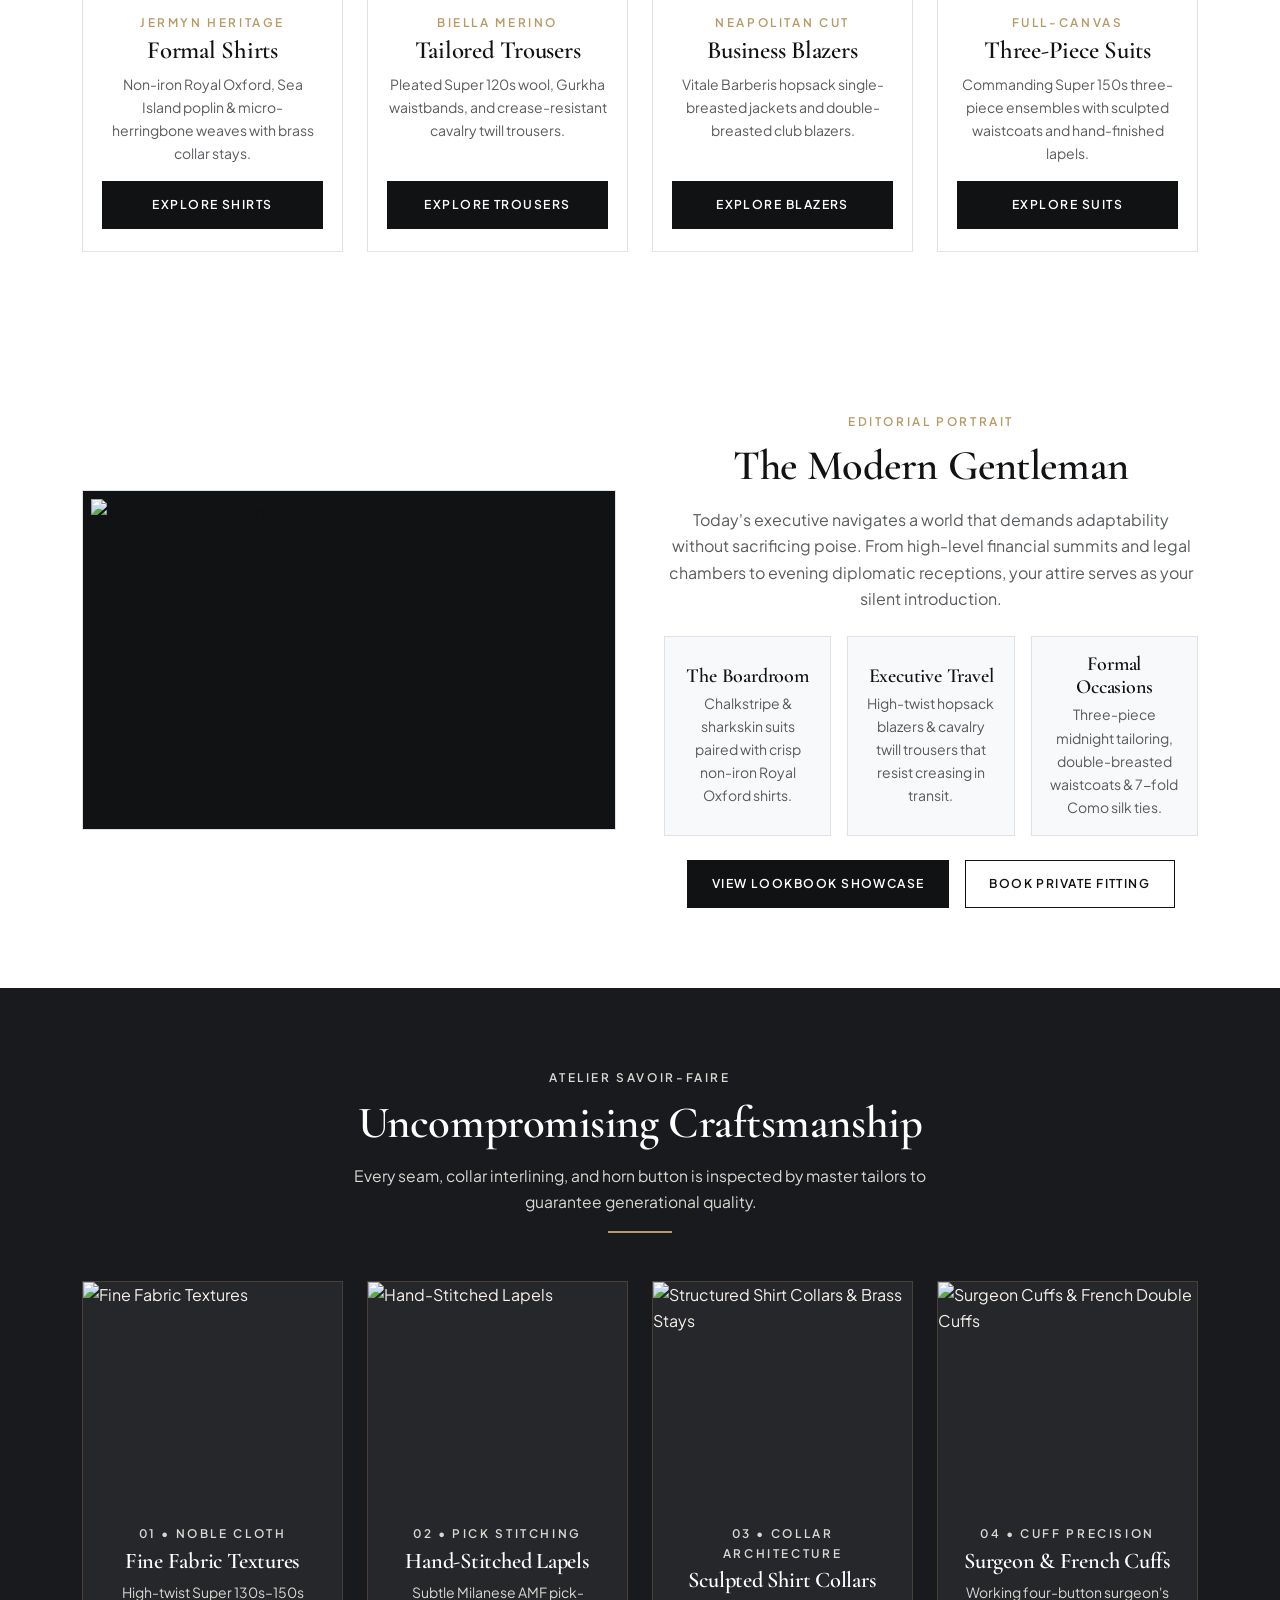
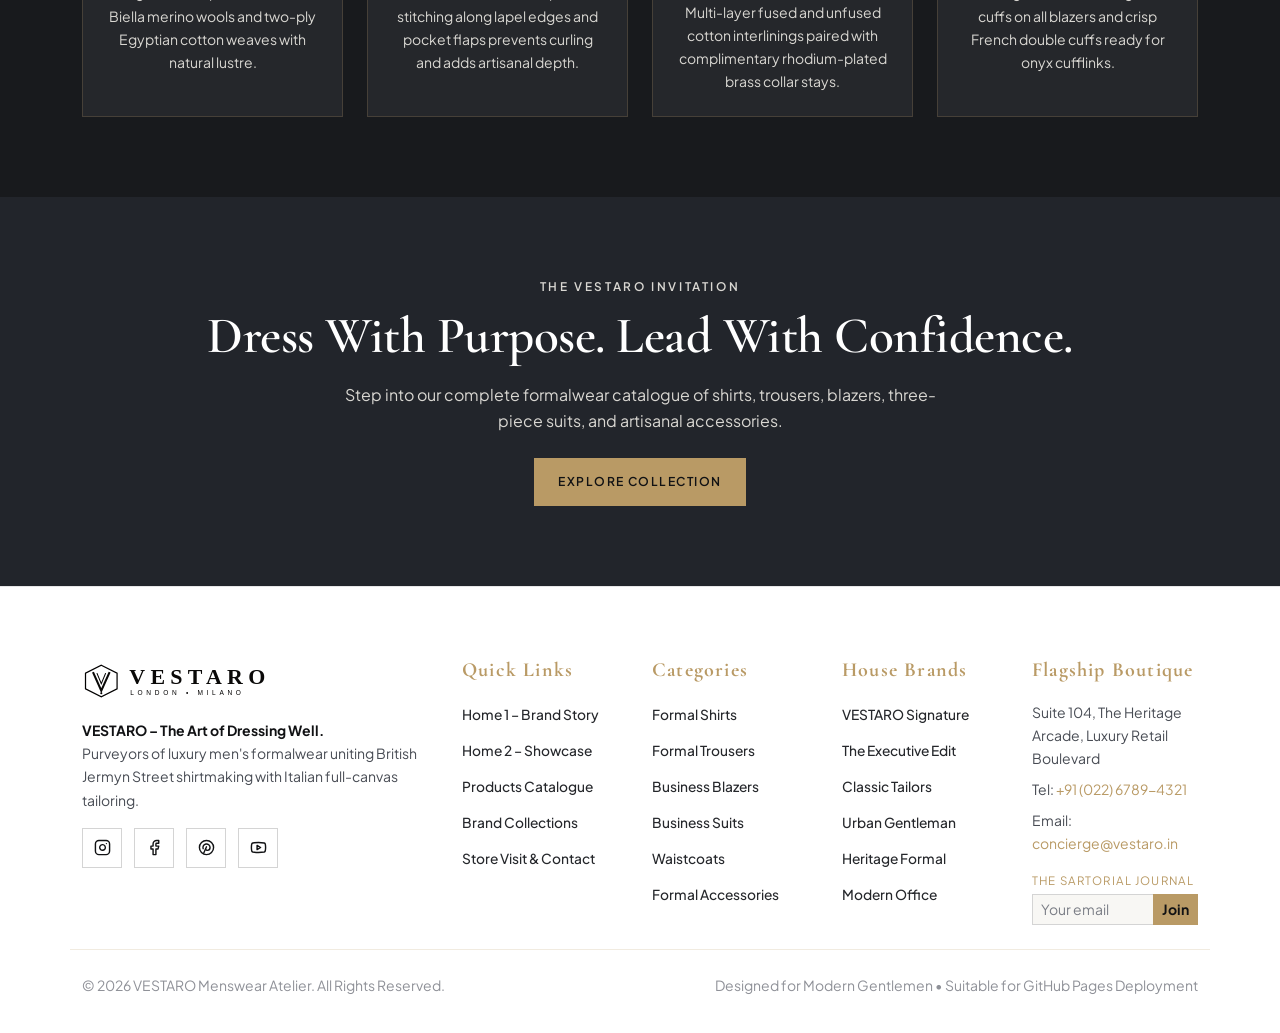
==== commit 4ebdf090: "Fix light mode navbar/footer to white with clear contrast, fix dark mode text visibility on Home 1, " ====
--- a/index.html
+++ b/index.html
@@ -556,7 +556,7 @@
           <a href="index.html" class="brand-logo mb-3">
             <img src="assets/img/logo.svg" alt="VESTARO" />
           </a>
-          <p class="small mb-3" style="color:#D9D7D2;max-width:340px;">
+          <p class="small mb-3 footer-brand-desc" style="max-width:340px;">
             <strong>VESTARO – The Art of Dressing Well.</strong><br />
             Purveyors of luxury men's formalwear uniting British Jermyn Street shirtmaking with Italian full-canvas tailoring.
           </p>
--- a/assets/css/style.css
+++ b/assets/css/style.css
@@ -232,20 +232,22 @@
   height: var(--header-height);
   z-index: 1040;
   transition: background-color 0.35s ease, box-shadow 0.35s ease, border-color 0.35s ease;
-  border-bottom: 1px solid rgba(245, 241, 233, 0.12);
+  background-color: #FFFFFF !important;
+  border-bottom: 1px solid rgba(17, 18, 20, 0.08);
+  box-shadow: 0 2px 14px rgba(0, 0, 0, 0.04);
 }
 
 .site-header.header-transparent {
-  background: linear-gradient(180deg, rgba(17, 18, 20, 0.88) 0%, rgba(17, 18, 20, 0.38) 100%);
-  backdrop-filter: blur(4px);
+  background-color: #FFFFFF !important;
+  backdrop-filter: blur(8px);
 }
 
 .site-header.header-solid,
 .site-header.scrolled {
-  background-color: rgba(17, 18, 20, 0.98);
+  background-color: #FFFFFF !important;
   backdrop-filter: blur(12px);
-  border-bottom: 1px solid rgba(185, 154, 101, 0.28);
-  box-shadow: 0 10px 30px rgba(0, 0, 0, 0.28);
+  border-bottom: 1px solid rgba(17, 18, 20, 0.1);
+  box-shadow: 0 4px 20px rgba(0, 0, 0, 0.08);
 }
 
 .header-inner {
@@ -270,6 +272,12 @@
   height: 42px;
   width: auto;
   object-fit: contain;
+  transition: var(--transition-luxury);
+}
+
+/* Light mode logo filter so logo text is dark on white background */
+body:not([data-theme="dark"]) .brand-logo img {
+  filter: brightness(0.12) contrast(1.2);
 }
 
 /* Desktop Navigation Center */
@@ -288,10 +296,10 @@
   display: inline-block;
   padding: 0.45rem 0;
   font-size: 0.8rem;
-  font-weight: 500;
+  font-weight: 600;
   text-transform: uppercase;
   letter-spacing: 0.16em;
-  color: #FFFFFF !important;
+  color: #111214 !important;
   text-align: center;
 }
 
@@ -327,8 +335,8 @@
 .header-icon-btn {
   position: relative;
   background: transparent;
-  border: 1px solid rgba(245, 241, 233, 0.28);
-  color: #FFFFFF !important;
+  border: 1px solid rgba(17, 18, 20, 0.16);
+  color: #111214 !important;
   width: 42px;
   height: 42px;
   display: inline-flex;
@@ -338,9 +346,17 @@
   transition: var(--transition-luxury);
 }
 
+.header-icon-btn svg {
+  stroke: #111214;
+}
+
 .header-icon-btn:hover {
   border-color: var(--champagne-gold);
   color: var(--champagne-gold) !important;
+}
+
+.header-icon-btn:hover svg {
+  stroke: var(--champagne-gold);
 }
 
 .bag-count-badge {
@@ -368,8 +384,8 @@
   height: 42px;
   padding: 0 1.15rem;
   background-color: transparent;
-  border: 1px solid var(--champagne-gold);
-  color: var(--champagne-gold);
+  border: 1px solid #111214;
+  color: #111214;
   font-size: 0.72rem;
   font-weight: 600;
   text-transform: uppercase;
@@ -378,16 +394,16 @@
 }
 
 .header-whatsapp-cta:hover {
-  background-color: var(--champagne-gold);
-  color: var(--midnight-black);
+  background-color: #111214;
+  color: var(--pure-white);
 }
 
 /* Hamburger Toggle Button */
 .hamburger-btn {
   display: none;
   background: transparent;
-  border: 1px solid rgba(185, 154, 101, 0.45);
-  color: var(--warm-ivory);
+  border: 1px solid rgba(17, 18, 20, 0.28);
+  color: #111214;
   width: 44px;
   height: 44px;
   align-items: center;
@@ -1143,6 +1159,13 @@
   text-transform: uppercase;
   letter-spacing: 0.12em;
   text-align: center;
+  color: #111214;
+}
+
+.fit-block-card {
+  background-color: var(--warm-ivory);
+  border: 1px solid rgba(17, 18, 20, 0.12);
+  transition: var(--transition-luxury);
 }
 
 /* Sticky Aligned Sidebar */
@@ -1502,6 +1525,16 @@
   letter-spacing: 0.2em;
   text-transform: uppercase;
   margin-bottom: 0.9rem;
+}
+
+.brand-signature-box {
+  background: var(--warm-ivory);
+  border: 1px solid rgba(17, 18, 20, 0.1);
+  padding: 1rem 1.25rem;
+  margin-bottom: 1.5rem;
+  width: 100%;
+  text-align: center;
+  transition: var(--transition-luxury);
 }
 
 .contact-info-card {
@@ -1679,18 +1712,19 @@
    FOOTER (Section 13)
    ========================================================================== */
 .site-footer {
-  background-color: var(--midnight-black);
-  color: var(--warm-ivory);
-  border-top: 1px solid rgba(185, 154, 101, 0.3);
+  background-color: #FFFFFF !important;
+  color: #111214 !important;
+  border-top: 1px solid rgba(17, 18, 20, 0.1) !important;
   padding: 4.5rem 0 2.25rem 0;
 }
 
 .footer-heading {
   font-family: var(--font-serif);
   font-size: 1.25rem;
-  color: var(--champagne-gold);
+  color: var(--champagne-gold) !important;
   margin-bottom: 1.15rem;
   letter-spacing: 0.06em;
+  font-weight: 700;
 }
 
 .footer-links {
@@ -1703,13 +1737,22 @@
 }
 
 .footer-links a {
-  color: var(--soft-grey);
+  color: #25272B !important;
   font-size: 0.86rem;
+  font-weight: 500;
   transition: color 0.25s ease;
 }
 
 .footer-links a:hover {
-  color: var(--champagne-gold);
+  color: var(--champagne-gold) !important;
+}
+
+.site-footer p {
+  color: #484C54 !important;
+}
+
+.site-footer strong {
+  color: #111214 !important;
 }
 
 .social-icons-row {
@@ -1721,18 +1764,33 @@
 .social-icon-link {
   width: 40px;
   height: 40px;
-  border: 1px solid rgba(185, 154, 101, 0.35);
-  color: var(--warm-ivory);
+  border: 1px solid rgba(17, 18, 20, 0.18) !important;
+  color: #111214 !important;
   display: inline-flex;
   align-items: center;
   justify-content: center;
   transition: var(--transition-luxury);
+  background: transparent;
+}
+
+.social-icon-link svg {
+  stroke: #111214;
 }
 
 .social-icon-link:hover {
-  background: var(--champagne-gold);
-  border-color: var(--champagne-gold);
-  color: var(--midnight-black);
+  background: var(--champagne-gold) !important;
+  border-color: var(--champagne-gold) !important;
+  color: #111214 !important;
+}
+
+.site-footer input.form-control {
+  background-color: #F8F7F4 !important;
+  color: #111214 !important;
+  border-color: rgba(17, 18, 20, 0.18) !important;
+}
+
+.site-footer input.form-control::placeholder {
+  color: #7A7D85 !important;
 }
 
 /* Toast Notification */
@@ -2095,21 +2153,27 @@
 
 /* All Cards, Panels, Containers in Dark Theme */
 [data-theme="dark"] .bg-white,
+[data-theme="dark"] .bg-light,
 [data-theme="dark"] .philosophy-quote-box,
 [data-theme="dark"] .philosophy-media-card,
 [data-theme="dark"] .pillar-card,
-[data-theme="dark"] .signature-card,
+[data-theme="dark"] .signature-cat-card,
+[data-theme="dark"] .signature-cat-body,
+[data-theme="dark"] .modern-gent-card,
 [data-theme="dark"] .pairing-look-card,
 [data-theme="dark"] .contact-info-card,
 [data-theme="dark"] .product-card,
 [data-theme="dark"] .product-card-body,
 [data-theme="dark"] .product-details-box,
 [data-theme="dark"] .brand-showcase-card,
+[data-theme="dark"] .brand-signature-box,
+[data-theme="dark"] .fit-block-card,
 [data-theme="dark"] .catalogue-toolbar,
 [data-theme="dark"] .filter-sidebar-card,
 [data-theme="dark"] .filter-sidebar-drawer,
 [data-theme="dark"] .shopping-bag-drawer,
 [data-theme="dark"] .quick-view-dialog,
+[data-theme="dark"] .modal-content,
 [data-theme="dark"] .search-overlay,
 [data-theme="dark"] .luxury-accordion .accordion-item {
   background-color: #22252B !important;
@@ -2117,6 +2181,99 @@
   border-color: rgba(185, 154, 101, 0.25) !important;
 }
 
+/* Home 1: Signature Collection Media stage */
+[data-theme="dark"] .signature-cat-media {
+  background: linear-gradient(180deg, #1C1F24 0%, #15171B 100%) !important;
+  border-bottom: 1px solid rgba(185, 154, 101, 0.2) !important;
+}
+
+[data-theme="dark"] .signature-cat-body h3,
+[data-theme="dark"] .modern-gent-card h4,
+[data-theme="dark"] .fit-block-card h3,
+[data-theme="dark"] .brand-showcase-card h3,
+[data-theme="dark"] .brand-signature-box strong {
+  color: #FFFFFF !important;
+}
+
+[data-theme="dark"] .signature-cat-body p,
+[data-theme="dark"] .modern-gent-card p,
+[data-theme="dark"] .fit-block-card p,
+[data-theme="dark"] .brand-showcase-card p,
+[data-theme="dark"] .brand-signature-box .small {
+  color: #D9D7D2 !important;
+}
+
+/* Brands Page: Signature style boxes & inline background overrides */
+[data-theme="dark"] .brand-signature-box,
+[data-theme="dark"] [style*="background:#F5F1E9"],
+[data-theme="dark"] [style*="background: #F5F1E9"] {
+  background-color: #181A1E !important;
+  border-color: rgba(185, 154, 101, 0.25) !important;
+}
+
+[data-theme="dark"] [style*="background:#F5F1E9"] strong,
+[data-theme="dark"] [style*="background: #F5F1E9"] strong {
+  color: #FFFFFF !important;
+}
+
+[data-theme="dark"] [style*="background:#F5F1E9"] .eyebrow-tag,
+[data-theme="dark"] [style*="background: #F5F1E9"] .eyebrow-tag {
+  color: var(--champagne-gold) !important;
+}
+
+[data-theme="dark"] .brand-monogram-seal {
+  background-color: #121316 !important;
+  color: var(--champagne-gold) !important;
+  border-color: var(--champagne-gold) !important;
+}
+
+[data-theme="dark"] .pillar-card em {
+  color: var(--champagne-gold) !important;
+  font-style: normal;
+}
+
+[data-theme="dark"] .craft-detail-card {
+  background-color: #22252B !important;
+  border-color: rgba(185, 154, 101, 0.25) !important;
+}
+
+[data-theme="dark"] .craft-detail-body h3 {
+  color: #FFFFFF !important;
+}
+
+[data-theme="dark"] .craft-detail-body p {
+  color: #D9D7D2 !important;
+}
+
+/* Products Page: Catalogue Count Box & Reset Button */
+[data-theme="dark"] .catalogue-count-box {
+  background-color: #181A1E !important;
+  border-color: rgba(185, 154, 101, 0.3) !important;
+  color: #F5F1E9 !important;
+}
+
+[data-theme="dark"] #catalogueCountLabel,
+[data-theme="dark"] .catalogue-count-box span {
+  color: #F5F1E9 !important;
+}
+
+[data-theme="dark"] #resetCatalogueFiltersBtn {
+  background-color: #22252B !important;
+  color: var(--champagne-gold) !important;
+  border-color: rgba(185, 154, 101, 0.35) !important;
+}
+
+[data-theme="dark"] #resetCatalogueFiltersBtn:hover {
+  background-color: var(--champagne-gold) !important;
+  color: #111214 !important;
+}
+
+[data-theme="dark"] .fit-block-card .bg-white {
+  background-color: #181A1E !important;
+  border-color: rgba(185, 154, 101, 0.2) !important;
+}
+
+/* Pairing mini slots */
 [data-theme="dark"] .pairing-mini-slot {
   background-color: #1A1D22 !important;
   border-color: rgba(185, 154, 101, 0.2) !important;
@@ -2127,6 +2284,7 @@
   color: #F5F1E9 !important;
 }
 
+/* FAQ Accordion in Dark Mode */
 [data-theme="dark"] .faq-accordion-btn {
   background-color: #22252B !important;
   color: #F5F1E9 !important;
@@ -2140,6 +2298,128 @@
 [data-theme="dark"] .faq-accordion-body {
   background-color: #1A1D22 !important;
   color: #D9D7D2 !important;
+}
+
+/* Contact Page: FAQ Accordion Dropdown Chevron Icon in Dark Mode */
+[data-theme="dark"] .faq-accordion-btn::after,
+[data-theme="dark"] .accordion-button::after {
+  background-image: url("data:image/svg+xml,%3csvg xmlns='http://www.w3.org/2000/svg' viewBox='0 0 16 16' fill='%23B99A65'%3e%3cpath fill-rule='evenodd' d='M1.646 4.646a.5.5 0 0 1 .708 0L8 10.293l5.646-5.647a.5.5 0 0 1 .708.708l-6 6a.5.5 0 0 1-.708 0l-6-6a.5.5 0 0 1 0-.708z'/%3e%3c/svg%3e") !important;
+  filter: none !important;
+  opacity: 1 !important;
+  display: inline-block !important;
+  width: 1.25rem !important;
+  height: 1.25rem !important;
+  background-repeat: no-repeat !important;
+  background-size: 1.25rem !important;
+}
+
+[data-theme="dark"] .faq-accordion-btn:not(.collapsed)::after,
+[data-theme="dark"] .accordion-button:not(.collapsed)::after {
+  background-image: url("data:image/svg+xml,%3csvg xmlns='http://www.w3.org/2000/svg' viewBox='0 0 16 16' fill='%23FFFFFF'%3e%3cpath fill-rule='evenodd' d='M1.646 4.646a.5.5 0 0 1 .708 0L8 10.293l5.646-5.647a.5.5 0 0 1 .708.708l-6 6a.5.5 0 0 1-.708 0l-6-6a.5.5 0 0 1 0-.708z'/%3e%3c/svg%3e") !important;
+  filter: none !important;
+  opacity: 1 !important;
+}
+
+/* Navbar & Footer in Dark Theme */
+[data-theme="dark"] .site-header,
+[data-theme="dark"] .site-header.header-transparent,
+[data-theme="dark"] .site-header.header-solid,
+[data-theme="dark"] .site-header.scrolled {
+  background-color: #111214 !important;
+  border-bottom: 1px solid rgba(185, 154, 101, 0.22) !important;
+  box-shadow: 0 4px 20px rgba(0, 0, 0, 0.45) !important;
+}
+
+[data-theme="dark"] .site-header .nav-link-vestaro {
+  color: #F5F1E9 !important;
+}
+
+[data-theme="dark"] .site-header .nav-link-vestaro:hover,
+[data-theme="dark"] .site-header .nav-link-vestaro.active {
+  color: var(--champagne-gold) !important;
+}
+
+[data-theme="dark"] .site-header .header-icon-btn {
+  background: transparent;
+  border: 1px solid rgba(245, 241, 233, 0.22) !important;
+  color: #F5F1E9 !important;
+}
+
+[data-theme="dark"] .site-header .header-icon-btn svg {
+  stroke: #F5F1E9 !important;
+}
+
+[data-theme="dark"] .site-header .header-icon-btn:hover {
+  border-color: var(--champagne-gold) !important;
+  color: var(--champagne-gold) !important;
+}
+
+[data-theme="dark"] .site-header .header-whatsapp-cta {
+  border: 1px solid var(--champagne-gold) !important;
+  color: var(--champagne-gold) !important;
+  background-color: transparent !important;
+}
+
+[data-theme="dark"] .site-header .header-whatsapp-cta:hover {
+  background-color: var(--champagne-gold) !important;
+  color: #111214 !important;
+}
+
+[data-theme="dark"] .hamburger-btn {
+  border-color: rgba(185, 154, 101, 0.35) !important;
+  color: var(--warm-ivory) !important;
+}
+
+[data-theme="dark"] .brand-logo img {
+  filter: none !important;
+}
+
+[data-theme="dark"] .site-footer {
+  background-color: #111214 !important;
+  color: #D9D7D2 !important;
+  border-top: 1px solid rgba(185, 154, 101, 0.25) !important;
+}
+
+[data-theme="dark"] .site-footer .footer-heading {
+  color: var(--champagne-gold) !important;
+}
+
+[data-theme="dark"] .site-footer p {
+  color: #D9D7D2 !important;
+}
+
+[data-theme="dark"] .site-footer strong {
+  color: #FFFFFF !important;
+}
+
+[data-theme="dark"] .site-footer .footer-links a {
+  color: #D9D7D2 !important;
+}
+
+[data-theme="dark"] .site-footer .footer-links a:hover {
+  color: var(--champagne-gold) !important;
+}
+
+[data-theme="dark"] .site-footer .social-icon-link {
+  border: 1px solid rgba(185, 154, 101, 0.35) !important;
+  color: #F5F1E9 !important;
+  background: transparent !important;
+}
+
+[data-theme="dark"] .site-footer .social-icon-link svg {
+  stroke: #F5F1E9;
+}
+
+[data-theme="dark"] .site-footer .social-icon-link:hover {
+  background-color: var(--champagne-gold) !important;
+  border-color: var(--champagne-gold) !important;
+  color: #111214 !important;
+}
+
+[data-theme="dark"] .site-footer input.form-control {
+  background-color: #181A1E !important;
+  color: #F5F1E9 !important;
+  border-color: rgba(185, 154, 101, 0.28) !important;
 }
 
 /* Category Pills in Products Page in Dark Theme */
